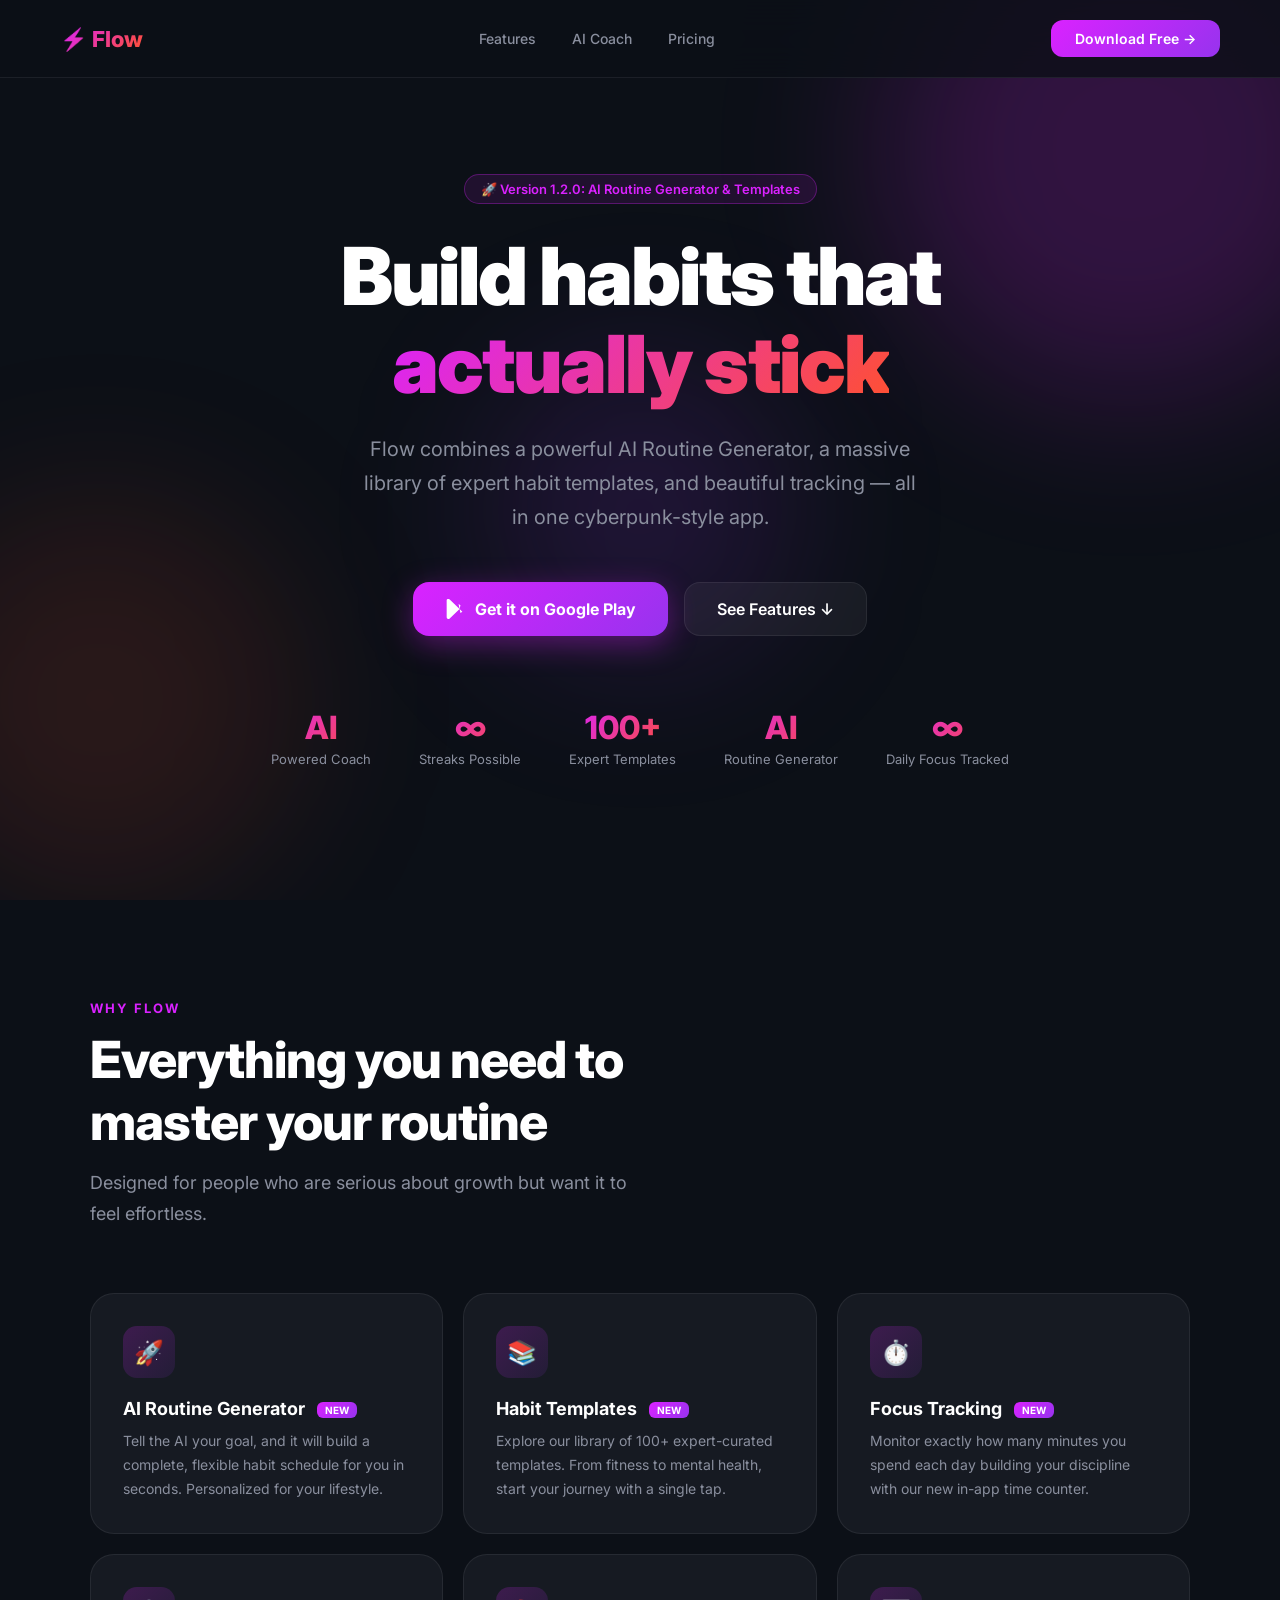
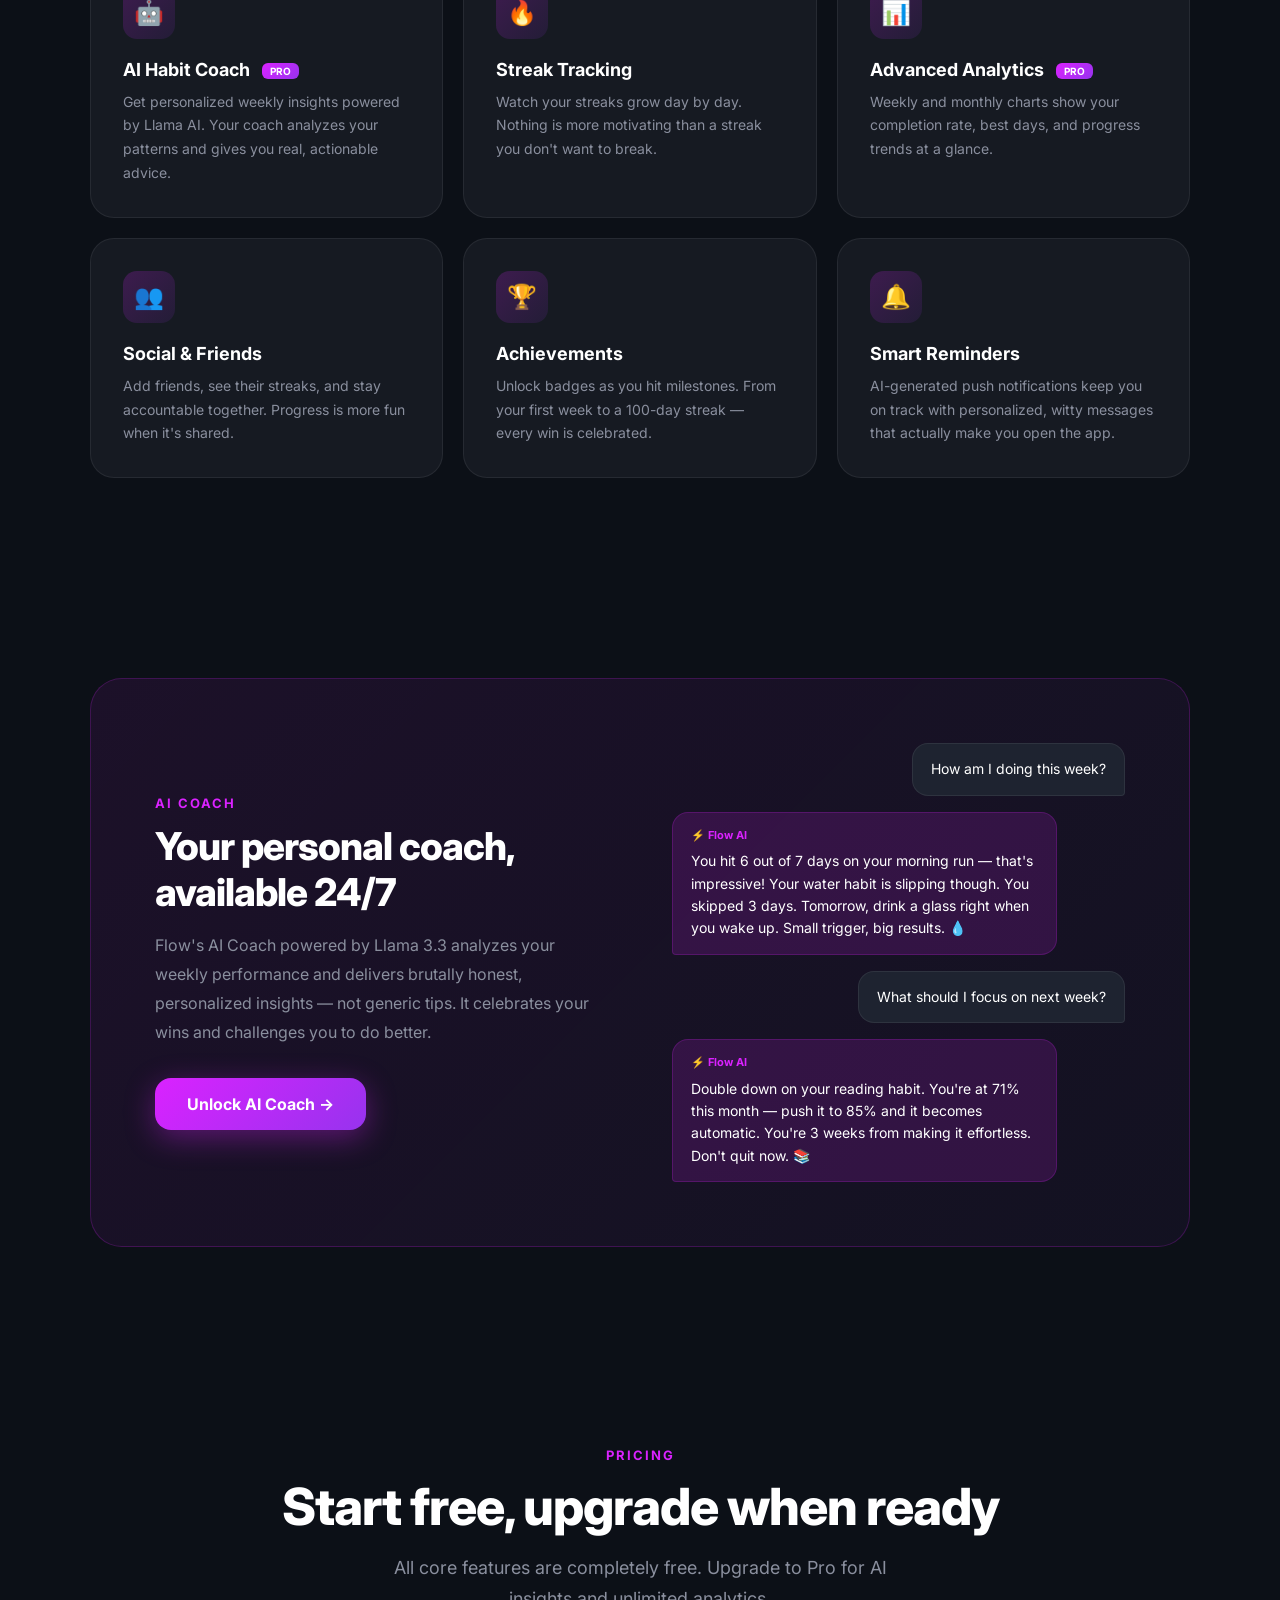
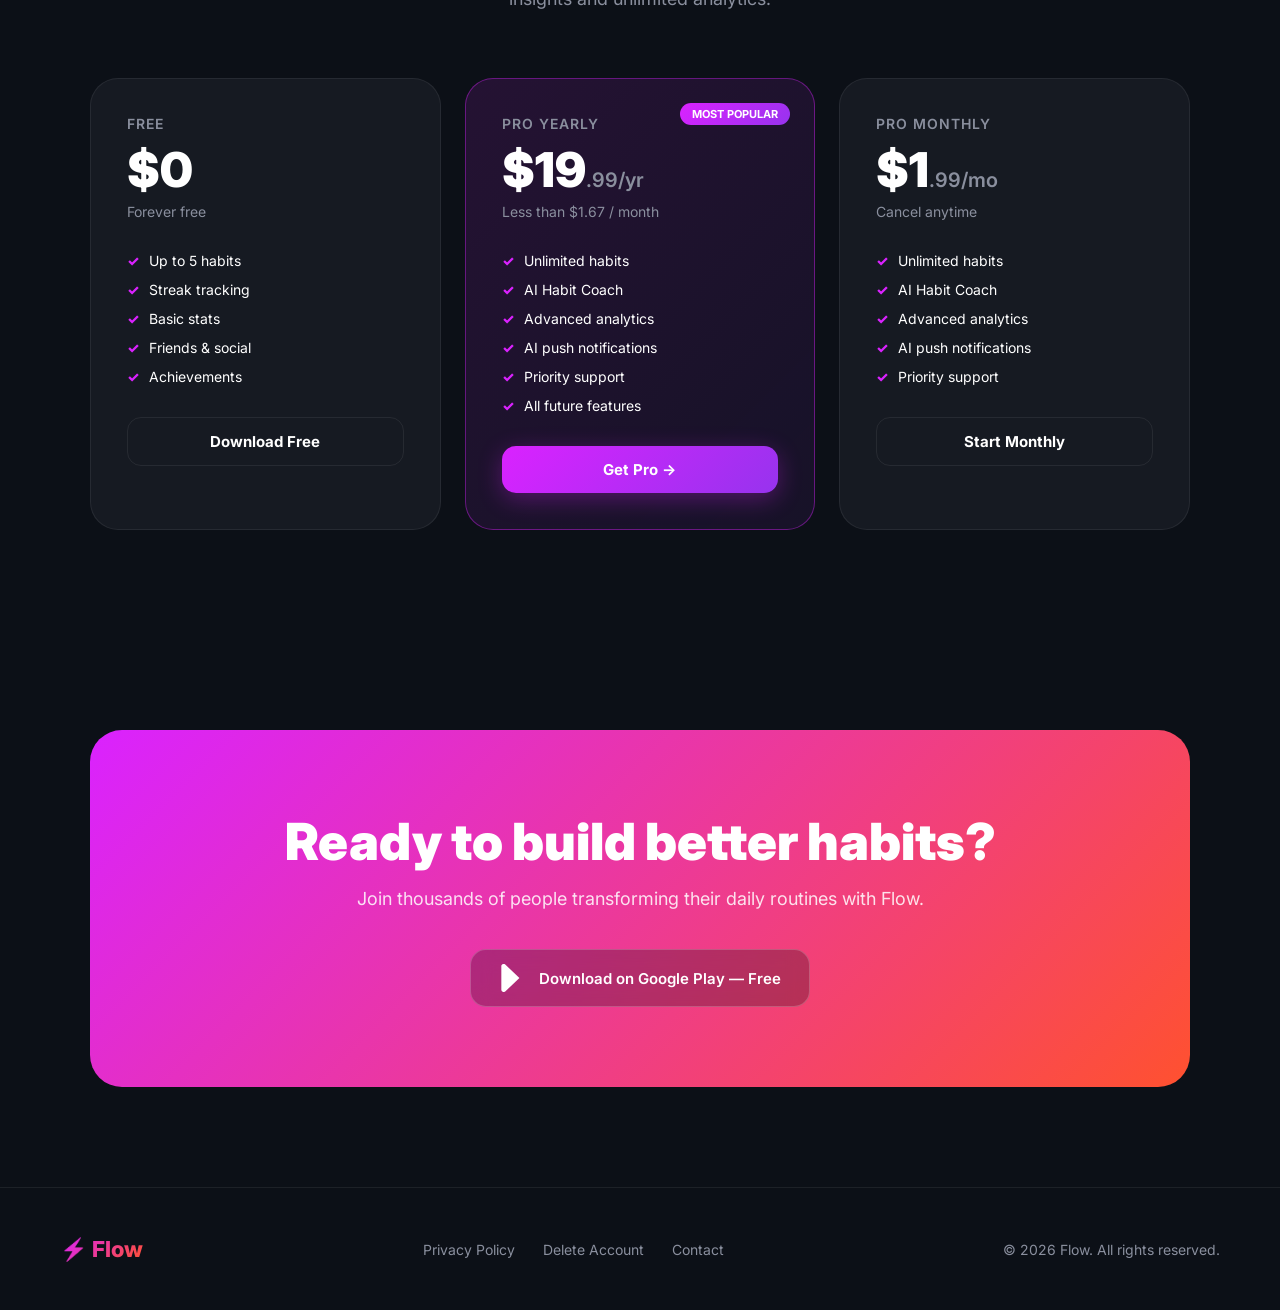
==== HabitTrackerApi/wwwroot/index.html @ 7d2ba1d9 "Version1_2_2" ====
<!DOCTYPE html>
<html lang="en">
<head>
<meta charset="UTF-8">
<meta name="viewport" content="width=device-width, initial-scale=1.0">
<title>Flow – AI Habit Tracker & Coach</title>
<meta name="description" content="Build better habits with an AI Coach. Track progress, compete with friends, and unlock your full potential with Flow.">
<link rel="preconnect" href="https://fonts.googleapis.com">
<link href="https://fonts.googleapis.com/css2?family=Inter:wght@300;400;500;600;700;800;900&display=swap" rel="stylesheet">
<style>
  *, *::before, *::after { box-sizing: border-box; margin: 0; padding: 0; }

  :root {
    --purple: #DA22FF;
    --purple2: #9733EE;
    --orange: #FF512F;
    --bg: #0C1017;
    --bg2: #161A22;
    --bg3: #1E2330;
    --text: #FFFFFF;
    --muted: #8A8F9E;
    --border: rgba(255,255,255,0.07);
  }

  html { scroll-behavior: smooth; }

  body {
    font-family: 'Inter', sans-serif;
    background: var(--bg);
    color: var(--text);
    overflow-x: hidden;
  }

  /* ── NAV ── */
  nav {
    position: fixed; top: 0; left: 0; right: 0; z-index: 100;
    display: flex; align-items: center; justify-content: space-between;
    padding: 20px 60px;
    background: rgba(12,16,23,0.8);
    backdrop-filter: blur(20px);
    border-bottom: 1px solid var(--border);
  }
  .nav-logo { font-size: 22px; font-weight: 800; background: linear-gradient(135deg, var(--purple), var(--orange)); -webkit-background-clip: text; -webkit-text-fill-color: transparent; }
  .nav-links { display: flex; gap: 36px; }
  .nav-links a { color: var(--muted); text-decoration: none; font-size: 14px; font-weight: 500; transition: color .2s; }
  .nav-links a:hover { color: #fff; }
  .nav-cta { background: linear-gradient(135deg, var(--purple), var(--purple2)); border: none; color: #fff; padding: 10px 24px; border-radius: 12px; font-size: 14px; font-weight: 600; cursor: pointer; transition: opacity .2s; text-decoration: none; }
  .nav-cta:hover { opacity: .85; }

  /* ── HERO ── */
  .hero {
    min-height: 100vh;
    display: flex; flex-direction: column; align-items: center; justify-content: center;
    text-align: center; padding: 120px 24px 80px;
    position: relative; overflow: hidden;
  }
  .glow-ball {
    position: absolute; border-radius: 50%; filter: blur(80px); pointer-events: none;
  }
  .glow-ball.g1 { width: 500px; height: 500px; background: rgba(218,34,255,.18); top: -100px; right: -100px; }
  .glow-ball.g2 { width: 400px; height: 400px; background: rgba(255,81,47,.12); bottom: 0; left: -100px; }
  .glow-ball.g3 { width: 300px; height: 300px; background: rgba(151,51,238,.15); top: 40%; left: 50%; transform: translateX(-50%); }

  .hero-badge {
    display: inline-flex; align-items: center; gap: 8px;
    background: rgba(218,34,255,.1); border: 1px solid rgba(218,34,255,.3);
    color: var(--purple); padding: 6px 16px; border-radius: 100px;
    font-size: 13px; font-weight: 600; margin-bottom: 28px;
    animation: fadeUp .6s ease both;
  }
  .hero h1 {
    font-size: clamp(42px, 7vw, 80px); font-weight: 900; line-height: 1.1;
    letter-spacing: -2px; margin-bottom: 24px;
    animation: fadeUp .6s .1s ease both;
  }
  .hero h1 span { background: linear-gradient(135deg, var(--purple), var(--orange)); -webkit-background-clip: text; -webkit-text-fill-color: transparent; }
  .hero p {
    font-size: clamp(16px, 2vw, 20px); color: var(--muted); max-width: 560px;
    line-height: 1.7; margin-bottom: 48px;
    animation: fadeUp .6s .2s ease both;
  }
  .hero-btns { display: flex; gap: 16px; justify-content: center; flex-wrap: wrap; animation: fadeUp .6s .3s ease both; }
  .btn-primary {
    display: inline-flex; align-items: center; gap: 10px;
    background: linear-gradient(135deg, var(--purple), var(--purple2));
    color: #fff; padding: 16px 32px; border-radius: 16px;
    font-size: 16px; font-weight: 700; text-decoration: none;
    box-shadow: 0 8px 30px rgba(218,34,255,.35);
    transition: transform .2s, box-shadow .2s;
  }
  .btn-primary:hover { transform: translateY(-2px); box-shadow: 0 12px 40px rgba(218,34,255,.5); }
  .btn-secondary {
    display: inline-flex; align-items: center; gap: 10px;
    background: rgba(255,255,255,.05); border: 1px solid var(--border);
    color: #fff; padding: 16px 32px; border-radius: 16px;
    font-size: 16px; font-weight: 600; text-decoration: none;
    transition: background .2s;
  }
  .btn-secondary:hover { background: rgba(255,255,255,.1); }

  .hero-stats {
    display: flex; gap: 48px; margin-top: 72px; justify-content: center;
    animation: fadeUp .6s .4s ease both;
  }
  .stat { text-align: center; }
  .stat-num { font-size: 32px; font-weight: 800; background: linear-gradient(135deg, var(--purple), var(--orange)); -webkit-background-clip: text; -webkit-text-fill-color: transparent; }
  .stat-label { font-size: 13px; color: var(--muted); margin-top: 4px; }

  /* ── SECTION ── */
  section { padding: 100px 24px; }
  .container { max-width: 1100px; margin: 0 auto; }
  .section-label { color: var(--purple); font-size: 13px; font-weight: 700; letter-spacing: 2px; text-transform: uppercase; margin-bottom: 12px; }
  .section-title { font-size: clamp(32px, 4vw, 52px); font-weight: 800; letter-spacing: -1px; margin-bottom: 16px; }
  .section-sub { color: var(--muted); font-size: 18px; line-height: 1.7; max-width: 540px; }

  /* ── FEATURES ── */
  .features-grid { display: grid; grid-template-columns: repeat(auto-fit, minmax(300px, 1fr)); gap: 20px; margin-top: 64px; }
  .feature-card {
    background: var(--bg2); border: 1px solid var(--border);
    border-radius: 24px; padding: 32px;
    transition: border-color .3s, transform .3s;
    position: relative; overflow: hidden;
  }
  .feature-card::before {
    content: ''; position: absolute; top: 0; left: 0; right: 0; height: 1px;
    background: linear-gradient(90deg, transparent, var(--purple), transparent);
    opacity: 0; transition: opacity .3s;
  }
  .feature-card:hover { border-color: rgba(218,34,255,.4); transform: translateY(-4px); }
  .feature-card:hover::before { opacity: 1; }
  .feature-icon {
    width: 52px; height: 52px; border-radius: 14px; margin-bottom: 20px;
    display: flex; align-items: center; justify-content: center; font-size: 24px;
    background: linear-gradient(135deg, rgba(218,34,255,.2), rgba(151,51,238,.1));
  }
  .feature-card h3 { font-size: 18px; font-weight: 700; margin-bottom: 10px; }
  .feature-card p { color: var(--muted); font-size: 14px; line-height: 1.7; }
  .feature-badge {
    display: inline-block; background: linear-gradient(135deg, var(--purple), var(--purple2));
    color: #fff; font-size: 10px; font-weight: 700; padding: 2px 8px; border-radius: 6px;
    margin-left: 8px; vertical-align: middle;
  }

  /* ── AI SECTION ── */
  .ai-section {
    background: linear-gradient(135deg, rgba(218,34,255,.08), rgba(151,51,238,.05));
    border: 1px solid rgba(218,34,255,.2); border-radius: 32px;
    padding: 64px; display: grid; grid-template-columns: 1fr 1fr; gap: 64px; align-items: center;
  }
  .ai-chat { display: flex; flex-direction: column; gap: 16px; }
  .chat-bubble {
    padding: 14px 18px; border-radius: 16px; font-size: 14px; line-height: 1.6; max-width: 85%;
  }
  .chat-bubble.ai {
    background: rgba(218,34,255,.15); border: 1px solid rgba(218,34,255,.2);
    align-self: flex-start; border-bottom-left-radius: 4px;
    position: relative;
  }
  .chat-bubble.user {
    background: var(--bg3); border: 1px solid var(--border);
    align-self: flex-end; border-bottom-right-radius: 4px;
  }
  .chat-bubble .sender { font-size: 11px; font-weight: 700; color: var(--purple); margin-bottom: 6px; }

  /* ── PRICING ── */
  .pricing-grid { display: grid; grid-template-columns: repeat(auto-fit, minmax(280px, 1fr)); gap: 24px; margin-top: 64px; }
  .plan-card {
    background: var(--bg2); border: 1px solid var(--border);
    border-radius: 28px; padding: 36px; position: relative; overflow: hidden;
  }
  .plan-card.featured {
    background: linear-gradient(135deg, rgba(218,34,255,.12), rgba(151,51,238,.08));
    border-color: rgba(218,34,255,.4);
  }
  .plan-badge {
    position: absolute; top: 24px; right: 24px;
    background: linear-gradient(135deg, var(--purple), var(--purple2));
    color: #fff; font-size: 11px; font-weight: 700; padding: 4px 12px; border-radius: 100px;
  }
  .plan-name { font-size: 14px; font-weight: 600; color: var(--muted); text-transform: uppercase; letter-spacing: 1px; margin-bottom: 8px; }
  .plan-price { font-size: 48px; font-weight: 900; margin-bottom: 4px; }
  .plan-price span { font-size: 20px; font-weight: 600; color: var(--muted); }
  .plan-period { color: var(--muted); font-size: 14px; margin-bottom: 32px; }
  .plan-features { list-style: none; display: flex; flex-direction: column; gap: 12px; margin-bottom: 32px; }
  .plan-features li { display: flex; align-items: center; gap: 10px; font-size: 14px; }
  .plan-features li::before { content: '✓'; color: var(--purple); font-weight: 800; }
  .plan-btn {
    display: block; text-align: center; padding: 14px;
    border-radius: 14px; font-size: 15px; font-weight: 700;
    text-decoration: none; transition: all .2s;
  }
  .plan-btn.outlined { border: 1px solid var(--border); color: #fff; }
  .plan-btn.outlined:hover { background: rgba(255,255,255,.05); }
  .plan-btn.filled {
    background: linear-gradient(135deg, var(--purple), var(--purple2));
    color: #fff; box-shadow: 0 6px 24px rgba(218,34,255,.3);
  }
  .plan-btn.filled:hover { box-shadow: 0 10px 32px rgba(218,34,255,.5); transform: translateY(-1px); }

  /* ── DOWNLOAD ── */
  .download-section {
    background: linear-gradient(135deg, var(--purple), var(--orange));
    border-radius: 32px; padding: 80px 64px; text-align: center;
  }
  .download-section h2 { font-size: clamp(32px, 4vw, 52px); font-weight: 900; margin-bottom: 16px; }
  .download-section p { font-size: 18px; opacity: .85; margin-bottom: 40px; }
  .store-btn {
    display: inline-flex; align-items: center; gap: 12px;
    background: rgba(0,0,0,.25); border: 1px solid rgba(255,255,255,.2);
    color: #fff; padding: 14px 28px; border-radius: 16px;
    text-decoration: none; font-weight: 600; font-size: 15px;
    backdrop-filter: blur(10px); transition: background .2s;
  }
  .store-btn:hover { background: rgba(0,0,0,.4); }
  .store-btn svg { width: 28px; height: 28px; }

  /* ── FOOTER ── */
  footer {
    padding: 48px 60px; border-top: 1px solid var(--border);
    display: flex; justify-content: space-between; align-items: center; flex-wrap: gap;
    color: var(--muted); font-size: 14px;
  }
  footer a { color: var(--muted); text-decoration: none; transition: color .2s; }
  footer a:hover { color: #fff; }
  .footer-links { display: flex; gap: 28px; }

  /* ── ANIMATIONS ── */
  @keyframes fadeUp {
    from { opacity: 0; transform: translateY(30px); }
    to { opacity: 1; transform: translateY(0); }
  }
  .reveal { opacity: 0; transform: translateY(40px); transition: opacity .7s ease, transform .7s ease; }
  .reveal.visible { opacity: 1; transform: translateY(0); }

  /* ── RESPONSIVE ── */
  @media (max-width: 768px) {
    nav { padding: 16px 24px; }
    .nav-links { display: none; }
    .ai-section { grid-template-columns: 1fr; padding: 32px; gap: 32px; }
    .download-section { padding: 48px 24px; }
    footer { flex-direction: column; gap: 20px; text-align: center; }
    .hero-stats { gap: 24px; }
  }
</style>
</head>
<body>

<!-- NAV -->
<nav>
  <div class="nav-logo">⚡ Flow</div>
  <div class="nav-links">
    <a href="#features">Features</a>
    <a href="#ai">AI Coach</a>
    <a href="#pricing">Pricing</a>
  </div>
  <a href="#download" class="nav-cta">Download Free →</a>
</nav>

<!-- HERO -->
<section class="hero">
  <div class="glow-ball g1"></div>
  <div class="glow-ball g2"></div>
  <div class="glow-ball g3"></div>

  <div class="hero-badge">🚀 Version 1.2.0: AI Routine Generator & Templates</div>
  <h1>Build habits that<br><span>actually stick</span></h1>
  <p>Flow combines a powerful AI Routine Generator, a massive library of expert habit templates, and beautiful tracking — all in one cyberpunk-style app.</p>

  <div class="hero-btns">
    <a href="https://play.google.com/store/apps/details?id=com.codex.flow" class="btn-primary">
      <svg width="20" height="20" fill="currentColor" viewBox="0 0 24 24"><path d="M3.18 23.76a2 2 0 0 0 2.16-.18L17.5 12 5.34.42A2 2 0 0 0 2 2.18v19.64a2 2 0 0 0 1.18 1.94zM17.5 12l3.32 3.34-2.27 1.31L17.5 12zm0 0 1.05-4.65-2.27-1.31L17.5 12z"/></svg>
      Get it on Google Play
    </a>
    <a href="#features" class="btn-secondary">See Features ↓</a>
  </div>

  <div class="hero-stats">
    
    <div class="stat"><div class="stat-num">AI</div><div class="stat-label">Powered Coach</div></div>
    <div class="stat"><div class="stat-num">∞</div><div class="stat-label">Streaks Possible</div></div>
    <div class="stat"><div class="stat-num">100+</div><div class="stat-label">Expert Templates</div></div>
    <div class="stat"><div class="stat-num">AI</div><div class="stat-label">Routine Generator</div></div>
    <div class="stat"><div class="stat-num">∞</div><div class="stat-label">Daily Focus Tracked</div></div>
  </div>
</section>

<!-- FEATURES -->
<section id="features">
  <div class="container">
    <div class="reveal">
      <div class="section-label">Why Flow</div>
      <h2 class="section-title">Everything you need to<br>master your routine</h2>
      <p class="section-sub">Designed for people who are serious about growth but want it to feel effortless.</p>
    </div>
    <div class="features-grid">
      <!-- NEW v1.2.0 FEATURES -->
      <div class="feature-card reveal">
        <div class="feature-icon">🚀</div>
        <h3>AI Routine Generator <span class="feature-badge">NEW</span></h3>
        <p>Tell the AI your goal, and it will build a complete, flexible habit schedule for you in seconds. Personalized for your lifestyle.</p>
      </div>
      <div class="feature-card reveal">
        <div class="feature-icon">📚</div>
        <h3>Habit Templates <span class="feature-badge">NEW</span></h3>
        <p>Explore our library of 100+ expert-curated templates. From fitness to mental health, start your journey with a single tap.</p>
      </div>
      <div class="feature-card reveal">
        <div class="feature-icon">⏱️</div>
        <h3>Focus Tracking <span class="feature-badge">NEW</span></h3>
        <p>Monitor exactly how many minutes you spend each day building your discipline with our new in-app time counter.</p>
      </div>

      <!-- CORE FEATURES -->
      <div class="feature-card reveal">
        <div class="feature-icon">🤖</div>
        <h3>AI Habit Coach <span class="feature-badge">PRO</span></h3>
        <p>Get personalized weekly insights powered by Llama AI. Your coach analyzes your patterns and gives you real, actionable advice.</p>
      </div>
      <div class="feature-card reveal">
        <div class="feature-icon">🔥</div>
        <h3>Streak Tracking</h3>
        <p>Watch your streaks grow day by day. Nothing is more motivating than a streak you don't want to break.</p>
      </div>
      <div class="feature-card reveal">
        <div class="feature-icon">📊</div>
        <h3>Advanced Analytics <span class="feature-badge">PRO</span></h3>
        <p>Weekly and monthly charts show your completion rate, best days, and progress trends at a glance.</p>
      </div>
      <div class="feature-card reveal">
        <div class="feature-icon">👥</div>
        <h3>Social & Friends</h3>
        <p>Add friends, see their streaks, and stay accountable together. Progress is more fun when it's shared.</p>
      </div>
      <div class="feature-card reveal">
        <div class="feature-icon">🏆</div>
        <h3>Achievements</h3>
        <p>Unlock badges as you hit milestones. From your first week to a 100-day streak — every win is celebrated.</p>
      </div>
      <div class="feature-card reveal">
        <div class="feature-icon">🔔</div>
        <h3>Smart Reminders</h3>
        <p>AI-generated push notifications keep you on track with personalized, witty messages that actually make you open the app.</p>
      </div>
    </div>
  </div>
</section>

<!-- AI SECTION -->
<section id="ai">
  <div class="container">
    <div class="ai-section reveal">
      <div>
        <div class="section-label">AI Coach</div>
        <h2 class="section-title" style="font-size:clamp(28px,3vw,42px)">Your personal coach,<br>available 24/7</h2>
        <p style="color:var(--muted);font-size:16px;line-height:1.8;margin-top:16px">Flow's AI Coach powered by Llama 3.3 analyzes your weekly performance and delivers brutally honest, personalized insights — not generic tips. It celebrates your wins and challenges you to do better.</p>
        <a href="https://play.google.com/store/apps/details?id=com.codex.flow" class="btn-primary" style="margin-top:32px;display:inline-flex">Unlock AI Coach →</a>
      </div>
      <div class="ai-chat">
        <div class="chat-bubble user">How am I doing this week?</div>
        <div class="chat-bubble ai">
          <div class="sender">⚡ Flow AI</div>
          You hit 6 out of 7 days on your morning run — that's impressive! Your water habit is slipping though. You skipped 3 days. Tomorrow, drink a glass right when you wake up. Small trigger, big results. 💧
        </div>
        <div class="chat-bubble user">What should I focus on next week?</div>
        <div class="chat-bubble ai">
          <div class="sender">⚡ Flow AI</div>
          Double down on your reading habit. You're at 71% this month — push it to 85% and it becomes automatic. You're 3 weeks from making it effortless. Don't quit now. 📚
        </div>
      </div>
    </div>
  </div>
</section>

<!-- PRICING -->
<section id="pricing">
  <div class="container">
    <div class="reveal" style="text-align:center;margin-bottom:0">
      <div class="section-label">Pricing</div>
      <h2 class="section-title">Start free, upgrade when ready</h2>
      <p class="section-sub" style="margin:0 auto">All core features are completely free. Upgrade to Pro for AI insights and unlimited analytics.</p>
    </div>
    <div class="pricing-grid">
      <div class="plan-card reveal">
        <div class="plan-name">Free</div>
        <div class="plan-price">$0</div>
        <div class="plan-period">Forever free</div>
        <ul class="plan-features">
          <li>Up to 5 habits</li>
          <li>Streak tracking</li>
          <li>Basic stats</li>
          <li>Friends & social</li>
          <li>Achievements</li>
        </ul>
        <a href="https://play.google.com/store/apps/details?id=com.codex.flow" class="plan-btn outlined">Download Free</a>
      </div>
      <div class="plan-card featured reveal">
        <div class="plan-badge">MOST POPULAR</div>
        <div class="plan-name">Pro Yearly</div>
        <div class="plan-price">$19<span>.99/yr</span></div>
        <div class="plan-period">Less than $1.67 / month</div>
        <ul class="plan-features">
          <li>Unlimited habits</li>
          <li>AI Habit Coach</li>
          <li>Advanced analytics</li>
          <li>AI push notifications</li>
          <li>Priority support</li>
          <li>All future features</li>
        </ul>
        <a href="https://play.google.com/store/apps/details?id=com.codex.flow" class="plan-btn filled">Get Pro →</a>
      </div>
      <div class="plan-card reveal">
        <div class="plan-name">Pro Monthly</div>
        <div class="plan-price">$1<span>.99/mo</span></div>
        <div class="plan-period">Cancel anytime</div>
        <ul class="plan-features">
          <li>Unlimited habits</li>
          <li>AI Habit Coach</li>
          <li>Advanced analytics</li>
          <li>AI push notifications</li>
          <li>Priority support</li>
        </ul>
        <a href="https://play.google.com/store/apps/details?id=com.codex.flow" class="plan-btn outlined">Start Monthly</a>
      </div>
    </div>
  </div>
</section>

<!-- DOWNLOAD -->
<section id="download">
  <div class="container">
    <div class="download-section reveal">
      <h2>Ready to build better habits?</h2>
      <p>Join thousands of people transforming their daily routines with Flow.</p>
      <a href="https://play.google.com/store/apps/details?id=com.codex.flow" class="store-btn">
        <svg viewBox="0 0 24 24" fill="white"><path d="M3.18 23.76a2 2 0 0 0 2.16-.18L17.5 12 5.34.42A2 2 0 0 0 2 2.18v19.64a2 2 0 0 0 1.18 1.94z"/></svg>
        Download on Google Play — Free
      </a>
    </div>
  </div>
</section>

<!-- FOOTER -->
<footer>
  <div class="nav-logo">⚡ Flow</div>
  <div class="footer-links">
    <a href="/privacy.html">Privacy Policy</a>
    <a href="/delete-account.html">Delete Account</a>
    <a href="mailto:support@flowtracks.app">Contact</a>
  </div>
  <div>© 2026 Flow. All rights reserved.</div>
</footer>

<script>
  // Scroll reveal
  const observer = new IntersectionObserver((entries) => {
    entries.forEach(e => { if (e.isIntersecting) e.target.classList.add('visible'); });
  }, { threshold: 0.1 });
  document.querySelectorAll('.reveal').forEach(el => observer.observe(el));

  // Animated counter
  document.querySelectorAll('.stat-num').forEach(el => {
    const text = el.textContent;
    if (!isNaN(text)) {
      let start = 0;
      const end = parseInt(text);
      const timer = setInterval(() => {
        start += Math.ceil(end / 30);
        if (start >= end) { el.textContent = text; clearInterval(timer); }
        else el.textContent = start + (text.includes('+') ? '+' : '');
      }, 50);
    }
  });
</script>
</body>
</html>
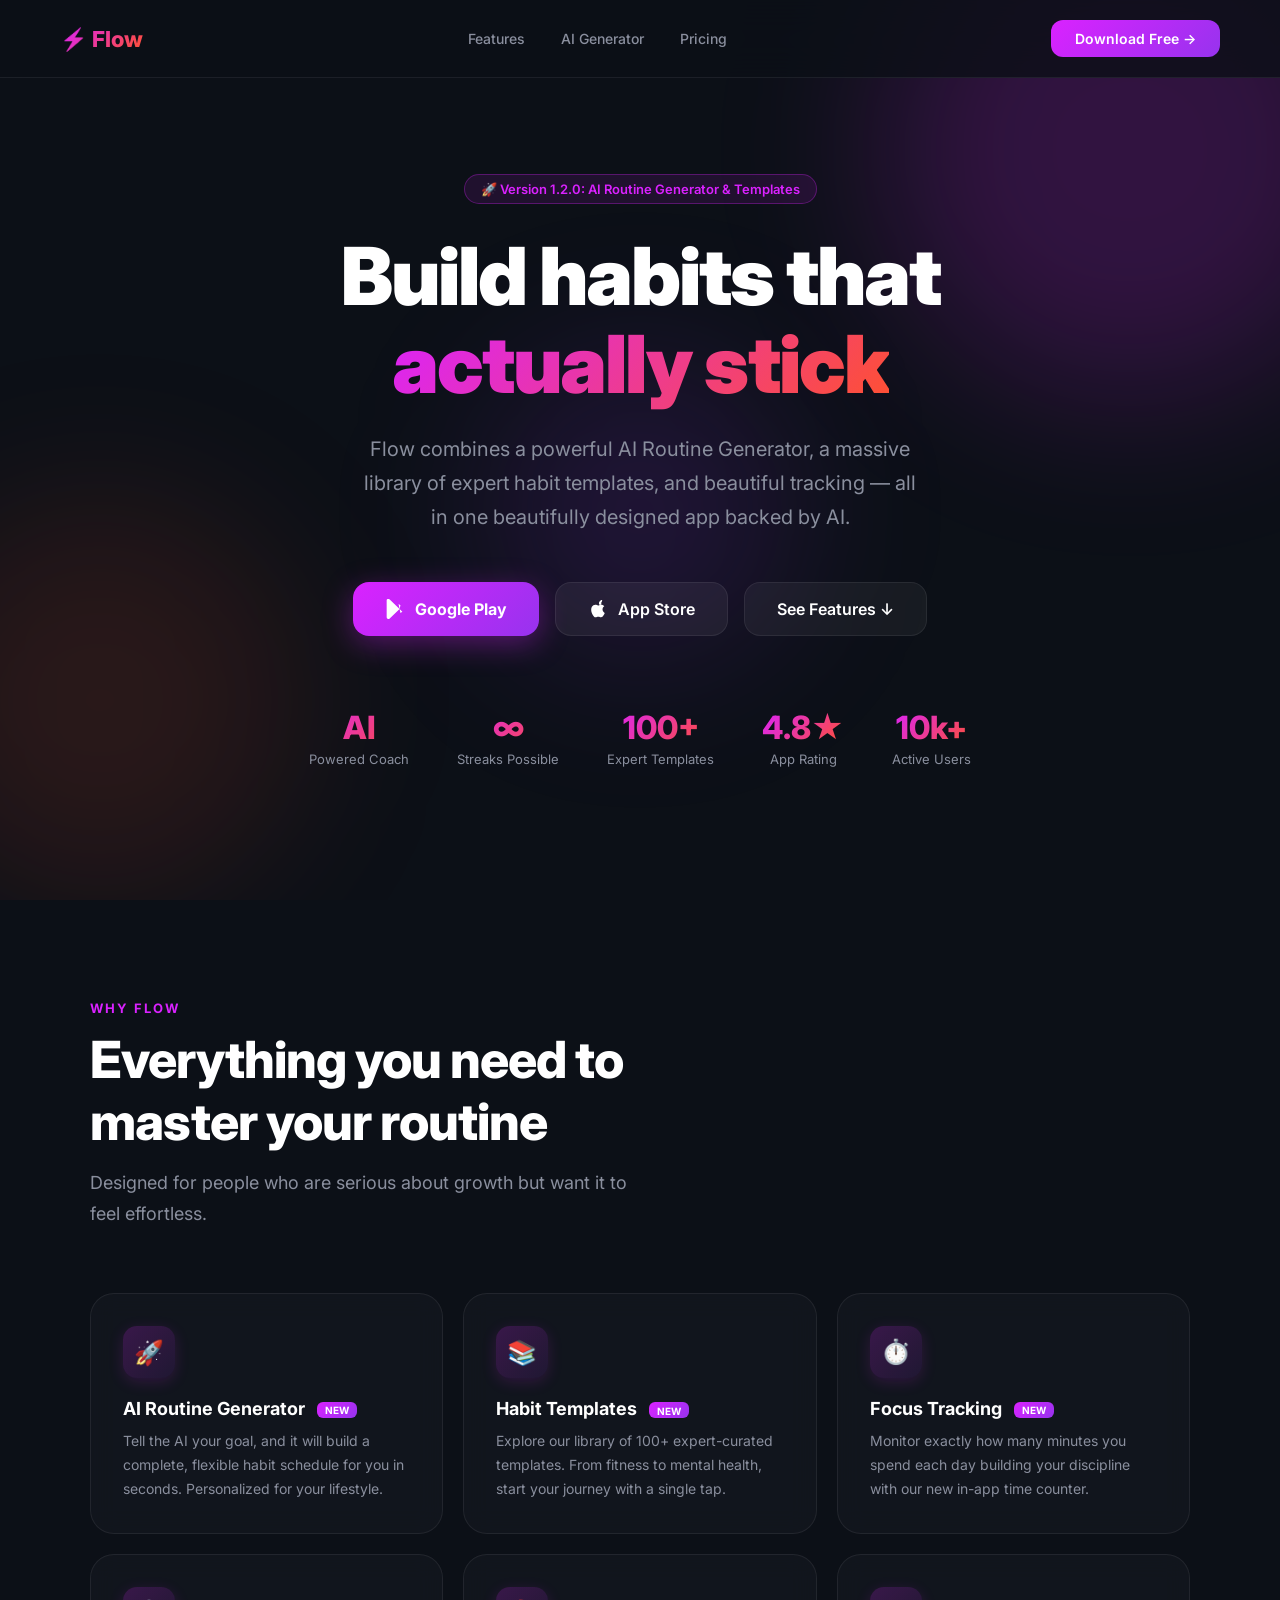
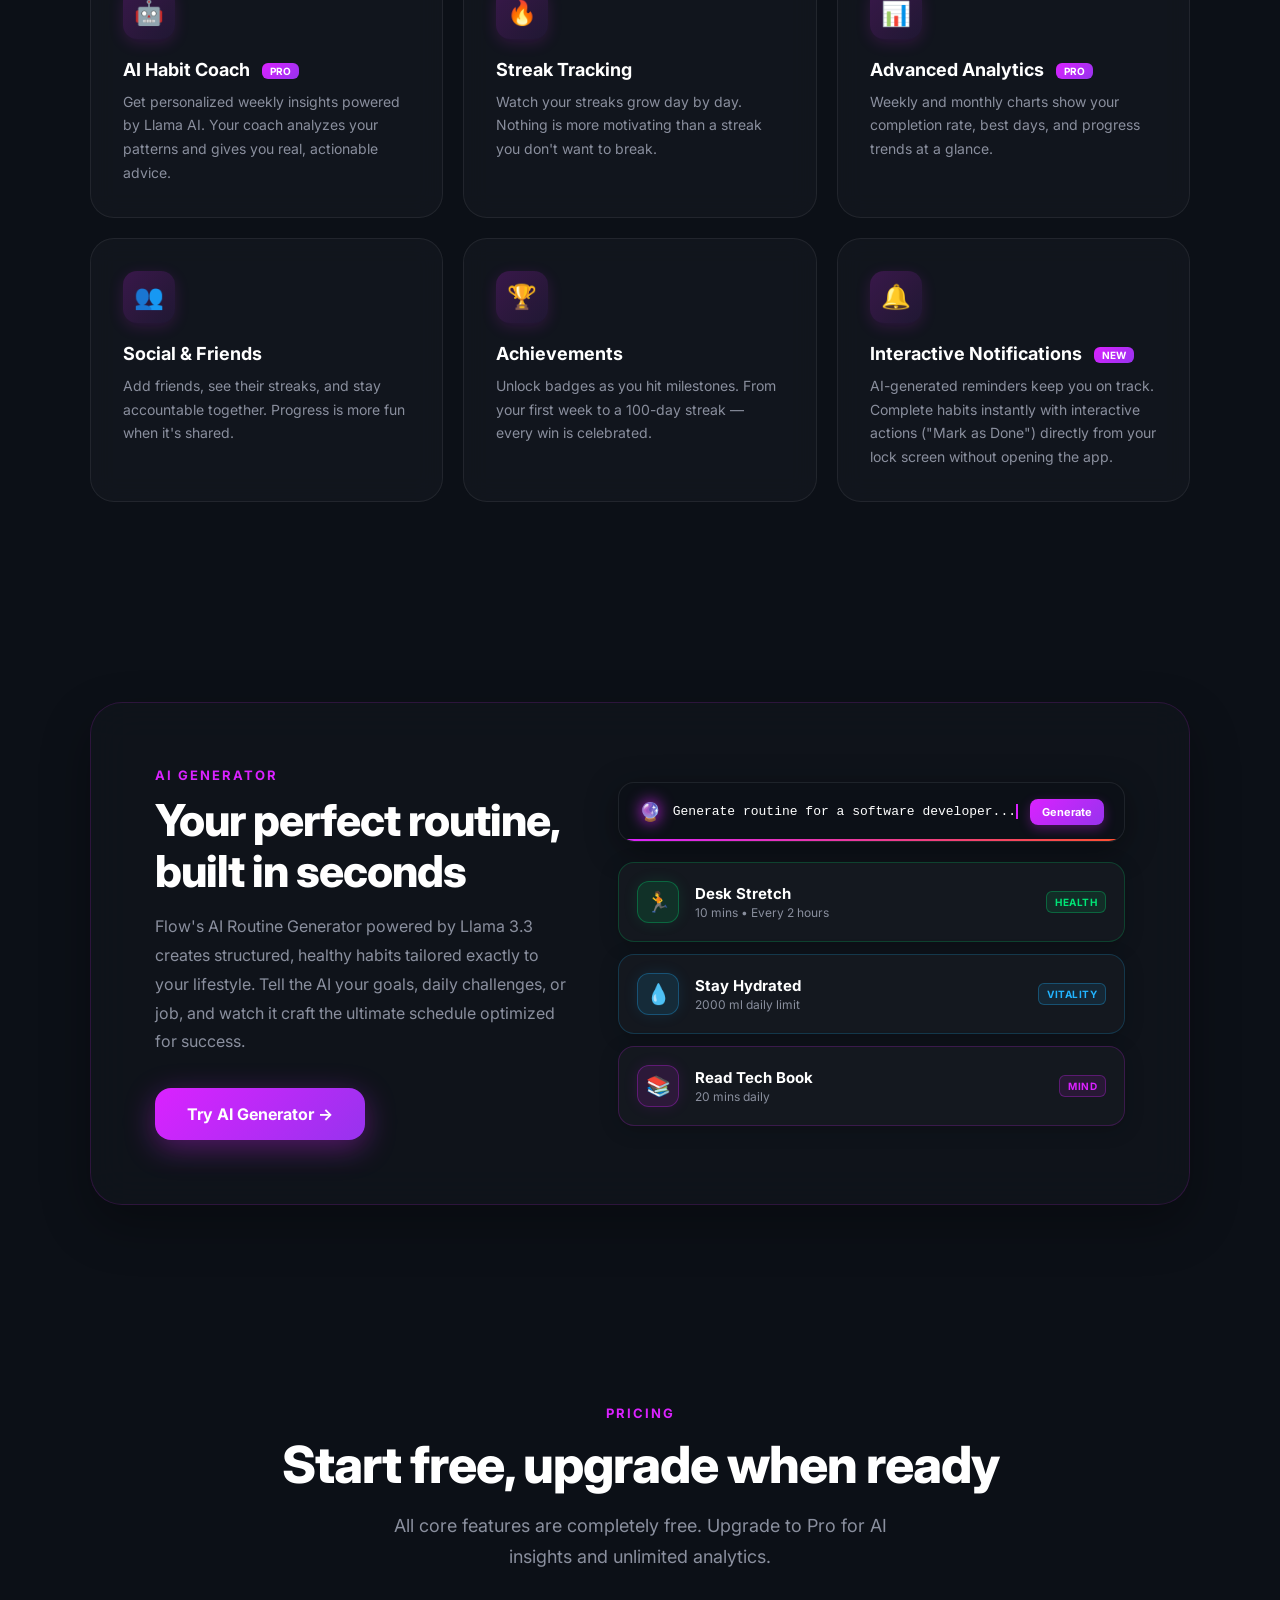
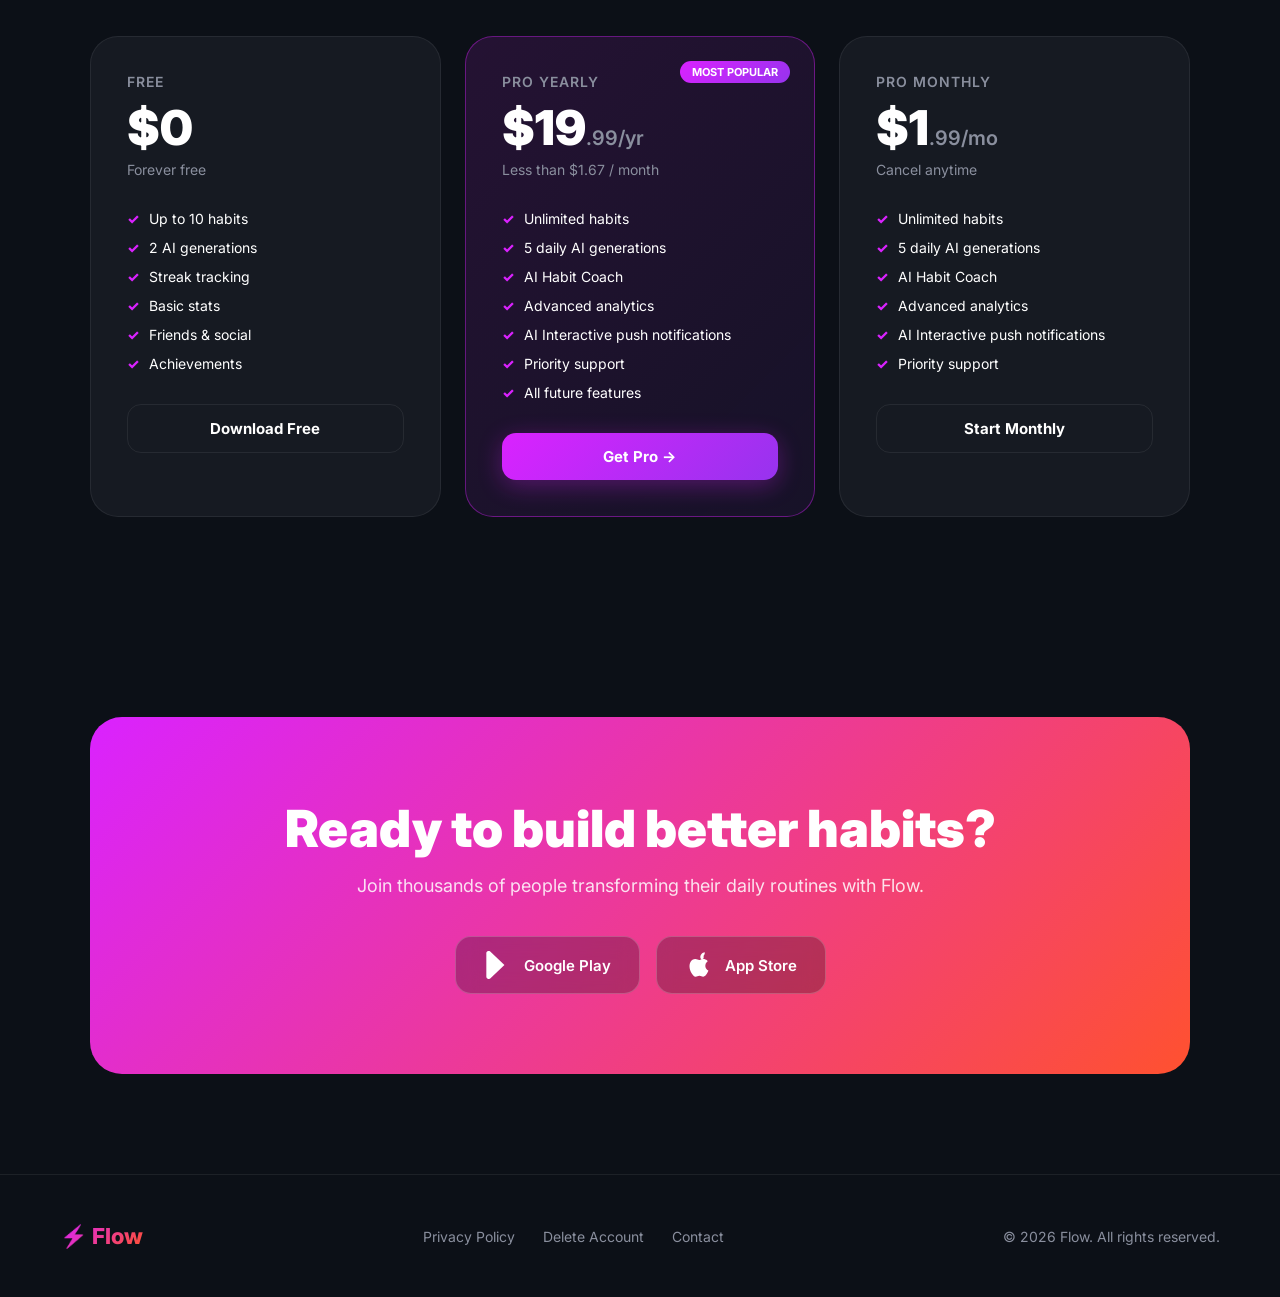
==== commit 7e32d036: "After1_3_1" ====
--- a/HabitTrackerApi/wwwroot/index.html
+++ b/HabitTrackerApi/wwwroot/index.html
@@ -1,475 +1,1067 @@
 <!DOCTYPE html>
 <html lang="en">
+
 <head>
-<meta charset="UTF-8">
-<meta name="viewport" content="width=device-width, initial-scale=1.0">
-<title>Flow – AI Habit Tracker & Coach</title>
-<meta name="description" content="Build better habits with an AI Coach. Track progress, compete with friends, and unlock your full potential with Flow.">
-<link rel="preconnect" href="https://fonts.googleapis.com">
-<link href="https://fonts.googleapis.com/css2?family=Inter:wght@300;400;500;600;700;800;900&display=swap" rel="stylesheet">
-<style>
-  *, *::before, *::after { box-sizing: border-box; margin: 0; padding: 0; }
-
-  :root {
-    --purple: #DA22FF;
-    --purple2: #9733EE;
-    --orange: #FF512F;
-    --bg: #0C1017;
-    --bg2: #161A22;
-    --bg3: #1E2330;
-    --text: #FFFFFF;
-    --muted: #8A8F9E;
-    --border: rgba(255,255,255,0.07);
-  }
-
-  html { scroll-behavior: smooth; }
-
-  body {
-    font-family: 'Inter', sans-serif;
-    background: var(--bg);
-    color: var(--text);
-    overflow-x: hidden;
-  }
-
-  /* ── NAV ── */
-  nav {
-    position: fixed; top: 0; left: 0; right: 0; z-index: 100;
-    display: flex; align-items: center; justify-content: space-between;
-    padding: 20px 60px;
-    background: rgba(12,16,23,0.8);
-    backdrop-filter: blur(20px);
-    border-bottom: 1px solid var(--border);
-  }
-  .nav-logo { font-size: 22px; font-weight: 800; background: linear-gradient(135deg, var(--purple), var(--orange)); -webkit-background-clip: text; -webkit-text-fill-color: transparent; }
-  .nav-links { display: flex; gap: 36px; }
-  .nav-links a { color: var(--muted); text-decoration: none; font-size: 14px; font-weight: 500; transition: color .2s; }
-  .nav-links a:hover { color: #fff; }
-  .nav-cta { background: linear-gradient(135deg, var(--purple), var(--purple2)); border: none; color: #fff; padding: 10px 24px; border-radius: 12px; font-size: 14px; font-weight: 600; cursor: pointer; transition: opacity .2s; text-decoration: none; }
-  .nav-cta:hover { opacity: .85; }
-
-  /* ── HERO ── */
-  .hero {
-    min-height: 100vh;
-    display: flex; flex-direction: column; align-items: center; justify-content: center;
-    text-align: center; padding: 120px 24px 80px;
-    position: relative; overflow: hidden;
-  }
-  .glow-ball {
-    position: absolute; border-radius: 50%; filter: blur(80px); pointer-events: none;
-  }
-  .glow-ball.g1 { width: 500px; height: 500px; background: rgba(218,34,255,.18); top: -100px; right: -100px; }
-  .glow-ball.g2 { width: 400px; height: 400px; background: rgba(255,81,47,.12); bottom: 0; left: -100px; }
-  .glow-ball.g3 { width: 300px; height: 300px; background: rgba(151,51,238,.15); top: 40%; left: 50%; transform: translateX(-50%); }
-
-  .hero-badge {
-    display: inline-flex; align-items: center; gap: 8px;
-    background: rgba(218,34,255,.1); border: 1px solid rgba(218,34,255,.3);
-    color: var(--purple); padding: 6px 16px; border-radius: 100px;
-    font-size: 13px; font-weight: 600; margin-bottom: 28px;
-    animation: fadeUp .6s ease both;
-  }
-  .hero h1 {
-    font-size: clamp(42px, 7vw, 80px); font-weight: 900; line-height: 1.1;
-    letter-spacing: -2px; margin-bottom: 24px;
-    animation: fadeUp .6s .1s ease both;
-  }
-  .hero h1 span { background: linear-gradient(135deg, var(--purple), var(--orange)); -webkit-background-clip: text; -webkit-text-fill-color: transparent; }
-  .hero p {
-    font-size: clamp(16px, 2vw, 20px); color: var(--muted); max-width: 560px;
-    line-height: 1.7; margin-bottom: 48px;
-    animation: fadeUp .6s .2s ease both;
-  }
-  .hero-btns { display: flex; gap: 16px; justify-content: center; flex-wrap: wrap; animation: fadeUp .6s .3s ease both; }
-  .btn-primary {
-    display: inline-flex; align-items: center; gap: 10px;
-    background: linear-gradient(135deg, var(--purple), var(--purple2));
-    color: #fff; padding: 16px 32px; border-radius: 16px;
-    font-size: 16px; font-weight: 700; text-decoration: none;
-    box-shadow: 0 8px 30px rgba(218,34,255,.35);
-    transition: transform .2s, box-shadow .2s;
-  }
-  .btn-primary:hover { transform: translateY(-2px); box-shadow: 0 12px 40px rgba(218,34,255,.5); }
-  .btn-secondary {
-    display: inline-flex; align-items: center; gap: 10px;
-    background: rgba(255,255,255,.05); border: 1px solid var(--border);
-    color: #fff; padding: 16px 32px; border-radius: 16px;
-    font-size: 16px; font-weight: 600; text-decoration: none;
-    transition: background .2s;
-  }
-  .btn-secondary:hover { background: rgba(255,255,255,.1); }
-
-  .hero-stats {
-    display: flex; gap: 48px; margin-top: 72px; justify-content: center;
-    animation: fadeUp .6s .4s ease both;
-  }
-  .stat { text-align: center; }
-  .stat-num { font-size: 32px; font-weight: 800; background: linear-gradient(135deg, var(--purple), var(--orange)); -webkit-background-clip: text; -webkit-text-fill-color: transparent; }
-  .stat-label { font-size: 13px; color: var(--muted); margin-top: 4px; }
-
-  /* ── SECTION ── */
-  section { padding: 100px 24px; }
-  .container { max-width: 1100px; margin: 0 auto; }
-  .section-label { color: var(--purple); font-size: 13px; font-weight: 700; letter-spacing: 2px; text-transform: uppercase; margin-bottom: 12px; }
-  .section-title { font-size: clamp(32px, 4vw, 52px); font-weight: 800; letter-spacing: -1px; margin-bottom: 16px; }
-  .section-sub { color: var(--muted); font-size: 18px; line-height: 1.7; max-width: 540px; }
-
-  /* ── FEATURES ── */
-  .features-grid { display: grid; grid-template-columns: repeat(auto-fit, minmax(300px, 1fr)); gap: 20px; margin-top: 64px; }
-  .feature-card {
-    background: var(--bg2); border: 1px solid var(--border);
-    border-radius: 24px; padding: 32px;
-    transition: border-color .3s, transform .3s;
-    position: relative; overflow: hidden;
-  }
-  .feature-card::before {
-    content: ''; position: absolute; top: 0; left: 0; right: 0; height: 1px;
-    background: linear-gradient(90deg, transparent, var(--purple), transparent);
-    opacity: 0; transition: opacity .3s;
-  }
-  .feature-card:hover { border-color: rgba(218,34,255,.4); transform: translateY(-4px); }
-  .feature-card:hover::before { opacity: 1; }
-  .feature-icon {
-    width: 52px; height: 52px; border-radius: 14px; margin-bottom: 20px;
-    display: flex; align-items: center; justify-content: center; font-size: 24px;
-    background: linear-gradient(135deg, rgba(218,34,255,.2), rgba(151,51,238,.1));
-  }
-  .feature-card h3 { font-size: 18px; font-weight: 700; margin-bottom: 10px; }
-  .feature-card p { color: var(--muted); font-size: 14px; line-height: 1.7; }
-  .feature-badge {
-    display: inline-block; background: linear-gradient(135deg, var(--purple), var(--purple2));
-    color: #fff; font-size: 10px; font-weight: 700; padding: 2px 8px; border-radius: 6px;
-    margin-left: 8px; vertical-align: middle;
-  }
-
-  /* ── AI SECTION ── */
-  .ai-section {
-    background: linear-gradient(135deg, rgba(218,34,255,.08), rgba(151,51,238,.05));
-    border: 1px solid rgba(218,34,255,.2); border-radius: 32px;
-    padding: 64px; display: grid; grid-template-columns: 1fr 1fr; gap: 64px; align-items: center;
-  }
-  .ai-chat { display: flex; flex-direction: column; gap: 16px; }
-  .chat-bubble {
-    padding: 14px 18px; border-radius: 16px; font-size: 14px; line-height: 1.6; max-width: 85%;
-  }
-  .chat-bubble.ai {
-    background: rgba(218,34,255,.15); border: 1px solid rgba(218,34,255,.2);
-    align-self: flex-start; border-bottom-left-radius: 4px;
-    position: relative;
-  }
-  .chat-bubble.user {
-    background: var(--bg3); border: 1px solid var(--border);
-    align-self: flex-end; border-bottom-right-radius: 4px;
-  }
-  .chat-bubble .sender { font-size: 11px; font-weight: 700; color: var(--purple); margin-bottom: 6px; }
-
-  /* ── PRICING ── */
-  .pricing-grid { display: grid; grid-template-columns: repeat(auto-fit, minmax(280px, 1fr)); gap: 24px; margin-top: 64px; }
-  .plan-card {
-    background: var(--bg2); border: 1px solid var(--border);
-    border-radius: 28px; padding: 36px; position: relative; overflow: hidden;
-  }
-  .plan-card.featured {
-    background: linear-gradient(135deg, rgba(218,34,255,.12), rgba(151,51,238,.08));
-    border-color: rgba(218,34,255,.4);
-  }
-  .plan-badge {
-    position: absolute; top: 24px; right: 24px;
-    background: linear-gradient(135deg, var(--purple), var(--purple2));
-    color: #fff; font-size: 11px; font-weight: 700; padding: 4px 12px; border-radius: 100px;
-  }
-  .plan-name { font-size: 14px; font-weight: 600; color: var(--muted); text-transform: uppercase; letter-spacing: 1px; margin-bottom: 8px; }
-  .plan-price { font-size: 48px; font-weight: 900; margin-bottom: 4px; }
-  .plan-price span { font-size: 20px; font-weight: 600; color: var(--muted); }
-  .plan-period { color: var(--muted); font-size: 14px; margin-bottom: 32px; }
-  .plan-features { list-style: none; display: flex; flex-direction: column; gap: 12px; margin-bottom: 32px; }
-  .plan-features li { display: flex; align-items: center; gap: 10px; font-size: 14px; }
-  .plan-features li::before { content: '✓'; color: var(--purple); font-weight: 800; }
-  .plan-btn {
-    display: block; text-align: center; padding: 14px;
-    border-radius: 14px; font-size: 15px; font-weight: 700;
-    text-decoration: none; transition: all .2s;
-  }
-  .plan-btn.outlined { border: 1px solid var(--border); color: #fff; }
-  .plan-btn.outlined:hover { background: rgba(255,255,255,.05); }
-  .plan-btn.filled {
-    background: linear-gradient(135deg, var(--purple), var(--purple2));
-    color: #fff; box-shadow: 0 6px 24px rgba(218,34,255,.3);
-  }
-  .plan-btn.filled:hover { box-shadow: 0 10px 32px rgba(218,34,255,.5); transform: translateY(-1px); }
-
-  /* ── DOWNLOAD ── */
-  .download-section {
-    background: linear-gradient(135deg, var(--purple), var(--orange));
-    border-radius: 32px; padding: 80px 64px; text-align: center;
-  }
-  .download-section h2 { font-size: clamp(32px, 4vw, 52px); font-weight: 900; margin-bottom: 16px; }
-  .download-section p { font-size: 18px; opacity: .85; margin-bottom: 40px; }
-  .store-btn {
-    display: inline-flex; align-items: center; gap: 12px;
-    background: rgba(0,0,0,.25); border: 1px solid rgba(255,255,255,.2);
-    color: #fff; padding: 14px 28px; border-radius: 16px;
-    text-decoration: none; font-weight: 600; font-size: 15px;
-    backdrop-filter: blur(10px); transition: background .2s;
-  }
-  .store-btn:hover { background: rgba(0,0,0,.4); }
-  .store-btn svg { width: 28px; height: 28px; }
-
-  /* ── FOOTER ── */
-  footer {
-    padding: 48px 60px; border-top: 1px solid var(--border);
-    display: flex; justify-content: space-between; align-items: center; flex-wrap: gap;
-    color: var(--muted); font-size: 14px;
-  }
-  footer a { color: var(--muted); text-decoration: none; transition: color .2s; }
-  footer a:hover { color: #fff; }
-  .footer-links { display: flex; gap: 28px; }
-
-  /* ── ANIMATIONS ── */
-  @keyframes fadeUp {
-    from { opacity: 0; transform: translateY(30px); }
-    to { opacity: 1; transform: translateY(0); }
-  }
-  .reveal { opacity: 0; transform: translateY(40px); transition: opacity .7s ease, transform .7s ease; }
-  .reveal.visible { opacity: 1; transform: translateY(0); }
-
-  /* ── RESPONSIVE ── */
-  @media (max-width: 768px) {
-    nav { padding: 16px 24px; }
-    .nav-links { display: none; }
-    .ai-section { grid-template-columns: 1fr; padding: 32px; gap: 32px; }
-    .download-section { padding: 48px 24px; }
-    footer { flex-direction: column; gap: 20px; text-align: center; }
-    .hero-stats { gap: 24px; }
-  }
-</style>
+  <meta charset="UTF-8">
+  <meta name="viewport" content="width=device-width, initial-scale=1.0">
+  <title>Flow – AI Habit Tracker & Coach</title>
+  <meta name="description"
+    content="Build better habits with an AI Coach. Track progress, compete with friends, and unlock your full potential with Flow.">
+
+  <!-- Open Graph -->
+  <meta property="og:type" content="website">
+  <meta property="og:title" content="Flow – AI Habit Tracker & Coach">
+  <meta property="og:description"
+    content="Build better habits with an AI Coach. Track progress, compete with friends, and unlock your full potential with Flow.">
+  <meta property="og:url" content="https://flowtracks.app">
+  <meta property="og:image" content="https://flowtracks.app/og-image.png">
+
+  <!-- Twitter Card -->
+  <meta name="twitter:card" content="summary_large_image">
+  <meta name="twitter:title" content="Flow – AI Habit Tracker & Coach">
+  <meta name="twitter:description"
+    content="Build better habits with an AI Coach. Track progress, compete with friends, and unlock your full potential with Flow.">
+  <meta name="twitter:image" content="https://flowtracks.app/og-image.png">
+
+  <!-- Favicon -->
+  <link rel="icon"
+    href="data:image/svg+xml,<svg xmlns='http://www.w3.org/2000/svg' viewBox='0 0 100 100'><text y='.9em' font-size='90'>⚡</text></svg>">
+
+  <link rel="preconnect" href="https://fonts.googleapis.com">
+  <link rel="preconnect" href="https://fonts.gstatic.com" crossorigin>
+  <link href="https://fonts.googleapis.com/css2?family=Inter:wght@300;400;500;600;700;800;900&display=swap"
+    rel="stylesheet">
+  <style>
+    *,
+    *::before,
+    *::after {
+      box-sizing: border-box;
+      margin: 0;
+      padding: 0;
+    }
+
+    :root {
+      --purple: #DA22FF;
+      --purple2: #9733EE;
+      --orange: #FF512F;
+      --bg: #0C1017;
+      --bg2: #161A22;
+      --bg3: #1E2330;
+      --text: #FFFFFF;
+      --muted: #8A8F9E;
+      --border: rgba(255, 255, 255, 0.07);
+    }
+
+    html {
+      scroll-behavior: smooth;
+    }
+
+    body {
+      font-family: 'Inter', sans-serif;
+      background: var(--bg);
+      color: var(--text);
+      overflow-x: hidden;
+    }
+
+    /* ── NAV ── */
+    nav {
+      position: fixed;
+      top: 0;
+      left: 0;
+      right: 0;
+      z-index: 100;
+      display: flex;
+      align-items: center;
+      justify-content: space-between;
+      padding: 20px 60px;
+      background: rgba(12, 16, 23, 0.8);
+      backdrop-filter: blur(20px);
+      border-bottom: 1px solid var(--border);
+    }
+
+    .nav-logo {
+      font-size: 22px;
+      font-weight: 800;
+      background: linear-gradient(135deg, var(--purple), var(--orange));
+      -webkit-background-clip: text;
+      -webkit-text-fill-color: transparent;
+    }
+
+    .nav-links {
+      display: flex;
+      gap: 36px;
+    }
+
+    .nav-links a {
+      color: var(--muted);
+      text-decoration: none;
+      font-size: 14px;
+      font-weight: 500;
+      transition: color .2s;
+    }
+
+    .nav-links a:hover {
+      color: #fff;
+    }
+
+    .nav-cta {
+      background: linear-gradient(135deg, var(--purple), var(--purple2));
+      border: none;
+      color: #fff;
+      padding: 10px 24px;
+      border-radius: 12px;
+      font-size: 14px;
+      font-weight: 600;
+      cursor: pointer;
+      transition: opacity .2s;
+      text-decoration: none;
+    }
+
+    .nav-cta:hover {
+      opacity: .85;
+    }
+
+    /* ── HERO ── */
+    .hero {
+      min-height: 100vh;
+      display: flex;
+      flex-direction: column;
+      align-items: center;
+      justify-content: center;
+      text-align: center;
+      padding: 120px 24px 80px;
+      position: relative;
+      overflow: hidden;
+    }
+
+    .glow-ball {
+      position: absolute;
+      border-radius: 50%;
+      filter: blur(80px);
+      pointer-events: none;
+    }
+
+    .glow-ball.g1 {
+      width: 500px;
+      height: 500px;
+      background: rgba(218, 34, 255, .18);
+      top: -100px;
+      right: -100px;
+    }
+
+    .glow-ball.g2 {
+      width: 400px;
+      height: 400px;
+      background: rgba(255, 81, 47, .12);
+      bottom: 0;
+      left: -100px;
+    }
+
+    .glow-ball.g3 {
+      width: 300px;
+      height: 300px;
+      background: rgba(151, 51, 238, .15);
+      top: 40%;
+      left: 50%;
+      transform: translateX(-50%);
+    }
+
+    .hero-badge {
+      display: inline-flex;
+      align-items: center;
+      gap: 8px;
+      background: rgba(218, 34, 255, .1);
+      border: 1px solid rgba(218, 34, 255, .3);
+      color: var(--purple);
+      padding: 6px 16px;
+      border-radius: 100px;
+      font-size: 13px;
+      font-weight: 600;
+      margin-bottom: 28px;
+      animation: fadeUp .6s ease both;
+    }
+
+    .hero h1 {
+      font-size: clamp(42px, 7vw, 80px);
+      font-weight: 900;
+      line-height: 1.1;
+      letter-spacing: -2px;
+      margin-bottom: 24px;
+      animation: fadeUp .6s .1s ease both;
+    }
+
+    .hero h1 span {
+      background: linear-gradient(135deg, var(--purple), var(--orange));
+      -webkit-background-clip: text;
+      -webkit-text-fill-color: transparent;
+    }
+
+    .hero p {
+      font-size: clamp(16px, 2vw, 20px);
+      color: var(--muted);
+      max-width: 560px;
+      line-height: 1.7;
+      margin-bottom: 48px;
+      animation: fadeUp .6s .2s ease both;
+    }
+
+    .hero-btns {
+      display: flex;
+      gap: 16px;
+      justify-content: center;
+      flex-wrap: wrap;
+      animation: fadeUp .6s .3s ease both;
+    }
+
+    .btn-primary {
+      display: inline-flex;
+      align-items: center;
+      gap: 10px;
+      background: linear-gradient(135deg, var(--purple), var(--purple2));
+      color: #fff;
+      padding: 16px 32px;
+      border-radius: 16px;
+      font-size: 16px;
+      font-weight: 700;
+      text-decoration: none;
+      box-shadow: 0 8px 30px rgba(218, 34, 255, .35);
+      transition: transform .2s, box-shadow .2s;
+    }
+
+    .btn-primary:hover {
+      transform: translateY(-2px);
+      box-shadow: 0 12px 40px rgba(218, 34, 255, .5);
+    }
+
+    .btn-secondary {
+      display: inline-flex;
+      align-items: center;
+      gap: 10px;
+      background: rgba(255, 255, 255, .05);
+      border: 1px solid var(--border);
+      color: #fff;
+      padding: 16px 32px;
+      border-radius: 16px;
+      font-size: 16px;
+      font-weight: 600;
+      text-decoration: none;
+      transition: background .2s;
+    }
+
+    .btn-secondary:hover {
+      background: rgba(255, 255, 255, .1);
+    }
+
+    .hero-stats {
+      display: flex;
+      gap: 48px;
+      margin-top: 72px;
+      justify-content: center;
+      animation: fadeUp .6s .4s ease both;
+    }
+
+    .stat {
+      text-align: center;
+    }
+
+    .stat-num {
+      font-size: 32px;
+      font-weight: 800;
+      background: linear-gradient(135deg, var(--purple), var(--orange));
+      -webkit-background-clip: text;
+      -webkit-text-fill-color: transparent;
+    }
+
+    .stat-label {
+      font-size: 13px;
+      color: var(--muted);
+      margin-top: 4px;
+    }
+
+    /* ── SECTION ── */
+    section {
+      padding: 100px 24px;
+    }
+
+    .container {
+      max-width: 1100px;
+      margin: 0 auto;
+    }
+
+    .section-label {
+      color: var(--purple);
+      font-size: 13px;
+      font-weight: 700;
+      letter-spacing: 2px;
+      text-transform: uppercase;
+      margin-bottom: 12px;
+    }
+
+    .section-title {
+      font-size: clamp(32px, 4vw, 52px);
+      font-weight: 800;
+      letter-spacing: -1px;
+      margin-bottom: 16px;
+    }
+
+    .section-sub {
+      color: var(--muted);
+      font-size: 18px;
+      line-height: 1.7;
+      max-width: 540px;
+    }
+
+    /* ── FEATURES ── */
+    .features-grid {
+      display: grid;
+      grid-template-columns: repeat(auto-fit, minmax(300px, 1fr));
+      gap: 20px;
+      margin-top: 64px;
+    }
+
+    .feature-card {
+      background: rgba(22, 26, 34, 0.6);
+      backdrop-filter: blur(12px);
+      -webkit-backdrop-filter: blur(12px);
+      border: 1px solid var(--border);
+      border-radius: 24px;
+      padding: 32px;
+      transition: border-color .3s, transform .3s, box-shadow .3s;
+      position: relative;
+      overflow: hidden;
+    }
+
+    .feature-card::before {
+      content: '';
+      position: absolute;
+      top: 0;
+      left: 0;
+      right: 0;
+      height: 1px;
+      background: linear-gradient(90deg, transparent, var(--purple), transparent);
+      opacity: 0;
+      transition: opacity .3s;
+    }
+
+    .feature-card:hover {
+      border-color: rgba(218, 34, 255, .5);
+      transform: translateY(-6px);
+      box-shadow: 0 12px 30px rgba(218, 34, 255, 0.1);
+    }
+
+    .feature-card:hover::before {
+      opacity: 1;
+    }
+
+    .feature-icon {
+      width: 52px;
+      height: 52px;
+      border-radius: 14px;
+      margin-bottom: 20px;
+      display: flex;
+      align-items: center;
+      justify-content: center;
+      font-size: 24px;
+      background: linear-gradient(135deg, rgba(218, 34, 255, .2), rgba(151, 51, 238, .1));
+      box-shadow: 0 4px 15px rgba(218, 34, 255, 0.15);
+    }
+
+    .feature-card h3 {
+      font-size: 18px;
+      font-weight: 700;
+      margin-bottom: 10px;
+    }
+
+    .feature-card p {
+      color: var(--muted);
+      font-size: 14px;
+      line-height: 1.7;
+    }
+
+    .feature-badge {
+      display: inline-block;
+      background: linear-gradient(135deg, var(--purple), var(--purple2));
+      color: #fff;
+      font-size: 10px;
+      font-weight: 700;
+      padding: 2px 8px;
+      border-radius: 6px;
+      margin-left: 8px;
+      vertical-align: middle;
+    }
+
+    /* ── AI SECTION ── */
+    .ai-section {
+      background: linear-gradient(135deg, rgba(218, 34, 255, .08), rgba(151, 51, 238, .05));
+      border: 1px solid rgba(218, 34, 255, .2);
+      border-radius: 32px;
+      padding: 64px;
+      display: grid;
+      grid-template-columns: 1fr 1fr;
+      gap: 64px;
+      align-items: center;
+    }
+
+    .ai-chat {
+      display: flex;
+      flex-direction: column;
+      gap: 16px;
+    }
+
+    .chat-bubble {
+      padding: 14px 18px;
+      border-radius: 16px;
+      font-size: 14px;
+      line-height: 1.6;
+      max-width: 85%;
+    }
+
+    .chat-bubble.ai {
+      background: rgba(218, 34, 255, .15);
+      border: 1px solid rgba(218, 34, 255, .2);
+      align-self: flex-start;
+      border-bottom-left-radius: 4px;
+      position: relative;
+    }
+
+    .chat-bubble.user {
+      background: var(--bg3);
+      border: 1px solid var(--border);
+      align-self: flex-end;
+      border-bottom-right-radius: 4px;
+    }
+
+    .chat-bubble .sender {
+      font-size: 11px;
+      font-weight: 700;
+      color: var(--purple);
+      margin-bottom: 6px;
+    }
+
+    /* ── PRICING ── */
+    .pricing-grid {
+      display: grid;
+      grid-template-columns: repeat(auto-fit, minmax(280px, 1fr));
+      gap: 24px;
+      margin-top: 64px;
+    }
+
+    .plan-card {
+      background: var(--bg2);
+      border: 1px solid var(--border);
+      border-radius: 28px;
+      padding: 36px;
+      position: relative;
+      overflow: hidden;
+    }
+
+    .plan-card.featured {
+      background: linear-gradient(135deg, rgba(218, 34, 255, .12), rgba(151, 51, 238, .08));
+      border-color: rgba(218, 34, 255, .4);
+    }
+
+    .plan-badge {
+      position: absolute;
+      top: 24px;
+      right: 24px;
+      background: linear-gradient(135deg, var(--purple), var(--purple2));
+      color: #fff;
+      font-size: 11px;
+      font-weight: 700;
+      padding: 4px 12px;
+      border-radius: 100px;
+    }
+
+    .plan-name {
+      font-size: 14px;
+      font-weight: 600;
+      color: var(--muted);
+      text-transform: uppercase;
+      letter-spacing: 1px;
+      margin-bottom: 8px;
+    }
+
+    .plan-price {
+      font-size: 48px;
+      font-weight: 900;
+      margin-bottom: 4px;
+    }
+
+    .plan-price span {
+      font-size: 20px;
+      font-weight: 600;
+      color: var(--muted);
+    }
+
+    .plan-period {
+      color: var(--muted);
+      font-size: 14px;
+      margin-bottom: 32px;
+    }
+
+    .plan-features {
+      list-style: none;
+      display: flex;
+      flex-direction: column;
+      gap: 12px;
+      margin-bottom: 32px;
+    }
+
+    .plan-features li {
+      display: flex;
+      align-items: center;
+      gap: 10px;
+      font-size: 14px;
+    }
+
+    .plan-features li::before {
+      content: '✓';
+      color: var(--purple);
+      font-weight: 800;
+    }
+
+    .plan-btn {
+      display: block;
+      text-align: center;
+      padding: 14px;
+      border-radius: 14px;
+      font-size: 15px;
+      font-weight: 700;
+      text-decoration: none;
+      transition: all .2s;
+    }
+
+    .plan-btn.outlined {
+      border: 1px solid var(--border);
+      color: #fff;
+    }
+
+    .plan-btn.outlined:hover {
+      background: rgba(255, 255, 255, .05);
+    }
+
+    .plan-btn.filled {
+      background: linear-gradient(135deg, var(--purple), var(--purple2));
+      color: #fff;
+      box-shadow: 0 6px 24px rgba(218, 34, 255, .3);
+    }
+
+    .plan-btn.filled:hover {
+      box-shadow: 0 10px 32px rgba(218, 34, 255, .5);
+      transform: translateY(-1px);
+    }
+
+    /* ── DOWNLOAD ── */
+    .download-section {
+      background: linear-gradient(135deg, var(--purple), var(--orange));
+      border-radius: 32px;
+      padding: 80px 64px;
+      text-align: center;
+    }
+
+    .download-section h2 {
+      font-size: clamp(32px, 4vw, 52px);
+      font-weight: 900;
+      margin-bottom: 16px;
+    }
+
+    .download-section p {
+      font-size: 18px;
+      opacity: .85;
+      margin-bottom: 40px;
+    }
+
+    .store-btn {
+      display: inline-flex;
+      align-items: center;
+      gap: 12px;
+      background: rgba(0, 0, 0, .25);
+      border: 1px solid rgba(255, 255, 255, .2);
+      color: #fff;
+      padding: 14px 28px;
+      border-radius: 16px;
+      text-decoration: none;
+      font-weight: 600;
+      font-size: 15px;
+      backdrop-filter: blur(10px);
+      transition: background .2s;
+    }
+
+    .store-btn:hover {
+      background: rgba(0, 0, 0, .4);
+    }
+
+    .store-btn svg {
+      width: 28px;
+      height: 28px;
+    }
+
+    /* ── FOOTER ── */
+    footer {
+      padding: 48px 60px;
+      border-top: 1px solid var(--border);
+      display: flex;
+      justify-content: space-between;
+      align-items: center;
+      flex-wrap: gap;
+      color: var(--muted);
+      font-size: 14px;
+    }
+
+    footer a {
+      color: var(--muted);
+      text-decoration: none;
+      transition: color .2s;
+    }
+
+    footer a:hover {
+      color: #fff;
+    }
+
+    .footer-links {
+      display: flex;
+      gap: 28px;
+    }
+
+    /* ── ANIMATIONS ── */
+    @keyframes fadeUp {
+      from {
+        opacity: 0;
+        transform: translateY(30px);
+      }
+
+      to {
+        opacity: 1;
+        transform: translateY(0);
+      }
+    }
+
+    .reveal {
+      opacity: 0;
+      transform: translateY(40px);
+      transition: opacity .7s ease, transform .7s ease;
+    }
+
+    .reveal.visible {
+      opacity: 1;
+      transform: translateY(0);
+    }
+
+    /* ── RESPONSIVE ── */
+    @media (max-width: 768px) {
+      nav {
+        padding: 16px 24px;
+      }
+
+      .nav-links {
+        display: none;
+      }
+
+      .ai-section {
+        grid-template-columns: 1fr;
+        padding: 32px;
+        gap: 32px;
+      }
+
+      .download-section {
+        padding: 48px 24px;
+      }
+
+      footer {
+        flex-direction: column;
+        gap: 20px;
+        text-align: center;
+      }
+
+      .hero-stats {
+        gap: 24px;
+      }
+    }
+  </style>
 </head>
+
 <body>
 
-<!-- NAV -->
-<nav>
-  <div class="nav-logo">⚡ Flow</div>
-  <div class="nav-links">
-    <a href="#features">Features</a>
-    <a href="#ai">AI Coach</a>
-    <a href="#pricing">Pricing</a>
-  </div>
-  <a href="#download" class="nav-cta">Download Free →</a>
-</nav>
-
-<!-- HERO -->
-<section class="hero">
-  <div class="glow-ball g1"></div>
-  <div class="glow-ball g2"></div>
-  <div class="glow-ball g3"></div>
-
-  <div class="hero-badge">🚀 Version 1.2.0: AI Routine Generator & Templates</div>
-  <h1>Build habits that<br><span>actually stick</span></h1>
-  <p>Flow combines a powerful AI Routine Generator, a massive library of expert habit templates, and beautiful tracking — all in one cyberpunk-style app.</p>
-
-  <div class="hero-btns">
-    <a href="https://play.google.com/store/apps/details?id=com.codex.flow" class="btn-primary">
-      <svg width="20" height="20" fill="currentColor" viewBox="0 0 24 24"><path d="M3.18 23.76a2 2 0 0 0 2.16-.18L17.5 12 5.34.42A2 2 0 0 0 2 2.18v19.64a2 2 0 0 0 1.18 1.94zM17.5 12l3.32 3.34-2.27 1.31L17.5 12zm0 0 1.05-4.65-2.27-1.31L17.5 12z"/></svg>
-      Get it on Google Play
-    </a>
-    <a href="#features" class="btn-secondary">See Features ↓</a>
-  </div>
-
-  <div class="hero-stats">
-    
-    <div class="stat"><div class="stat-num">AI</div><div class="stat-label">Powered Coach</div></div>
-    <div class="stat"><div class="stat-num">∞</div><div class="stat-label">Streaks Possible</div></div>
-    <div class="stat"><div class="stat-num">100+</div><div class="stat-label">Expert Templates</div></div>
-    <div class="stat"><div class="stat-num">AI</div><div class="stat-label">Routine Generator</div></div>
-    <div class="stat"><div class="stat-num">∞</div><div class="stat-label">Daily Focus Tracked</div></div>
-  </div>
-</section>
-
-<!-- FEATURES -->
-<section id="features">
-  <div class="container">
-    <div class="reveal">
-      <div class="section-label">Why Flow</div>
-      <h2 class="section-title">Everything you need to<br>master your routine</h2>
-      <p class="section-sub">Designed for people who are serious about growth but want it to feel effortless.</p>
+  <!-- NAV -->
+  <nav>
+    <div class="nav-logo">⚡ Flow</div>
+    <div class="nav-links">
+      <a href="#features">Features</a>
+      <a href="#ai">AI Generator</a>
+      <a href="#pricing">Pricing</a>
     </div>
-    <div class="features-grid">
-      <!-- NEW v1.2.0 FEATURES -->
-      <div class="feature-card reveal">
-        <div class="feature-icon">🚀</div>
-        <h3>AI Routine Generator <span class="feature-badge">NEW</span></h3>
-        <p>Tell the AI your goal, and it will build a complete, flexible habit schedule for you in seconds. Personalized for your lifestyle.</p>
+    <a href="#download" class="nav-cta">Download Free →</a>
+  </nav>
+
+  <!-- HERO -->
+  <section class="hero">
+    <div class="glow-ball g1"></div>
+    <div class="glow-ball g2"></div>
+    <div class="glow-ball g3"></div>
+
+    <div class="hero-badge">🚀 Version 1.2.0: AI Routine Generator & Templates</div>
+    <h1>Build habits that<br><span>actually stick</span></h1>
+    <p>Flow combines a powerful AI Routine Generator, a massive library of expert habit templates, and beautiful
+      tracking — all in one beautifully designed app backed by AI.</p>
+
+    <div class="hero-btns">
+      <a href="https://play.google.com/store/apps/details?id=com.codex.flow" class="btn-primary">
+        <svg width="20" height="20" fill="currentColor" viewBox="0 0 24 24">
+          <path
+            d="M3.18 23.76a2 2 0 0 0 2.16-.18L17.5 12 5.34.42A2 2 0 0 0 2 2.18v19.64a2 2 0 0 0 1.18 1.94zM17.5 12l3.32 3.34-2.27 1.31L17.5 12zm0 0 1.05-4.65-2.27-1.31L17.5 12z" />
+        </svg>
+        Google Play
+      </a>
+      <a href="https://apps.apple.com/app/flow-ai-habit-tracker/id6400000000" class="btn-primary"
+        style="background: rgba(255,255,255,0.06); border: 1px solid var(--border); box-shadow: none; font-weight: 600;">
+        <svg width="20" height="20" fill="currentColor" viewBox="0 0 24 24">
+          <path
+            d="M18.71 19.5c-.83 1.24-1.71 2.45-3.05 2.47-1.34.03-1.77-.79-3.29-.79-1.53 0-2 .77-3.27.82-1.31.05-2.3-1.32-3.14-2.53C4.25 17 2.94 12.45 4.7 9.39c.87-1.52 2.43-2.48 4.12-2.51 1.28-.02 2.5.87 3.29.87.78 0 2.26-1.07 3.81-.91.65.03 2.47.26 3.64 1.98-.09.06-2.17 1.28-2.15 3.81.03 3.02 2.65 4.03 2.68 4.04-.03.07-.42 1.44-1.38 2.83M15.97 4.17c.66-.81 1.11-1.93.99-3.06-.96.04-2.13.64-2.82 1.45-.6.7-1.13 1.84-.99 2.94.1.8 1.16 2.05.82 1.67-.1.08 1.34-.12 2-1" />
+        </svg>
+        App Store
+      </a>
+      <a href="#features" class="btn-secondary">See Features ↓</a>
+    </div>
+
+    <div class="hero-stats">
+
+      <div class="stat">
+        <div class="stat-num">AI</div>
+        <div class="stat-label">Powered Coach</div>
       </div>
-      <div class="feature-card reveal">
-        <div class="feature-icon">📚</div>
-        <h3>Habit Templates <span class="feature-badge">NEW</span></h3>
-        <p>Explore our library of 100+ expert-curated templates. From fitness to mental health, start your journey with a single tap.</p>
+      <div class="stat">
+        <div class="stat-num">∞</div>
+        <div class="stat-label">Streaks Possible</div>
       </div>
-      <div class="feature-card reveal">
-        <div class="feature-icon">⏱️</div>
-        <h3>Focus Tracking <span class="feature-badge">NEW</span></h3>
-        <p>Monitor exactly how many minutes you spend each day building your discipline with our new in-app time counter.</p>
+      <div class="stat">
+        <div class="stat-num">100+</div>
+        <div class="stat-label">Expert Templates</div>
       </div>
-
-      <!-- CORE FEATURES -->
-      <div class="feature-card reveal">
-        <div class="feature-icon">🤖</div>
-        <h3>AI Habit Coach <span class="feature-badge">PRO</span></h3>
-        <p>Get personalized weekly insights powered by Llama AI. Your coach analyzes your patterns and gives you real, actionable advice.</p>
+      <div class="stat">
+        <div class="stat-num">4.8★</div>
+        <div class="stat-label">App Rating</div>
       </div>
-      <div class="feature-card reveal">
-        <div class="feature-icon">🔥</div>
-        <h3>Streak Tracking</h3>
-        <p>Watch your streaks grow day by day. Nothing is more motivating than a streak you don't want to break.</p>
-      </div>
-      <div class="feature-card reveal">
-        <div class="feature-icon">📊</div>
-        <h3>Advanced Analytics <span class="feature-badge">PRO</span></h3>
-        <p>Weekly and monthly charts show your completion rate, best days, and progress trends at a glance.</p>
-      </div>
-      <div class="feature-card reveal">
-        <div class="feature-icon">👥</div>
-        <h3>Social & Friends</h3>
-        <p>Add friends, see their streaks, and stay accountable together. Progress is more fun when it's shared.</p>
-      </div>
-      <div class="feature-card reveal">
-        <div class="feature-icon">🏆</div>
-        <h3>Achievements</h3>
-        <p>Unlock badges as you hit milestones. From your first week to a 100-day streak — every win is celebrated.</p>
-      </div>
-      <div class="feature-card reveal">
-        <div class="feature-icon">🔔</div>
-        <h3>Smart Reminders</h3>
-        <p>AI-generated push notifications keep you on track with personalized, witty messages that actually make you open the app.</p>
+      <div class="stat">
+        <div class="stat-num">10k+</div>
+        <div class="stat-label">Active Users</div>
       </div>
     </div>
-  </div>
-</section>
-
-<!-- AI SECTION -->
-<section id="ai">
-  <div class="container">
-    <div class="ai-section reveal">
-      <div>
-        <div class="section-label">AI Coach</div>
-        <h2 class="section-title" style="font-size:clamp(28px,3vw,42px)">Your personal coach,<br>available 24/7</h2>
-        <p style="color:var(--muted);font-size:16px;line-height:1.8;margin-top:16px">Flow's AI Coach powered by Llama 3.3 analyzes your weekly performance and delivers brutally honest, personalized insights — not generic tips. It celebrates your wins and challenges you to do better.</p>
-        <a href="https://play.google.com/store/apps/details?id=com.codex.flow" class="btn-primary" style="margin-top:32px;display:inline-flex">Unlock AI Coach →</a>
+  </section>
+
+  <!-- FEATURES -->
+  <section id="features">
+    <div class="container">
+      <div class="reveal">
+        <div class="section-label">Why Flow</div>
+        <h2 class="section-title">Everything you need to<br>master your routine</h2>
+        <p class="section-sub">Designed for people who are serious about growth but want it to feel effortless.</p>
       </div>
-      <div class="ai-chat">
-        <div class="chat-bubble user">How am I doing this week?</div>
-        <div class="chat-bubble ai">
-          <div class="sender">⚡ Flow AI</div>
-          You hit 6 out of 7 days on your morning run — that's impressive! Your water habit is slipping though. You skipped 3 days. Tomorrow, drink a glass right when you wake up. Small trigger, big results. 💧
-        </div>
-        <div class="chat-bubble user">What should I focus on next week?</div>
-        <div class="chat-bubble ai">
-          <div class="sender">⚡ Flow AI</div>
-          Double down on your reading habit. You're at 71% this month — push it to 85% and it becomes automatic. You're 3 weeks from making it effortless. Don't quit now. 📚
+      <div class="features-grid">
+        <!-- NEW v1.2.0 FEATURES -->
+        <div class="feature-card reveal">
+          <div class="feature-icon">🚀</div>
+          <h3>AI Routine Generator <span class="feature-badge">NEW</span></h3>
+          <p>Tell the AI your goal, and it will build a complete, flexible habit schedule for you in seconds.
+            Personalized for your lifestyle.</p>
+        </div>
+        <div class="feature-card reveal">
+          <div class="feature-icon">📚</div>
+          <h3>Habit Templates <span class="feature-badge">NEW</span></h3>
+          <p>Explore our library of 100+ expert-curated templates. From fitness to mental health, start your journey
+            with a single tap.</p>
+        </div>
+        <div class="feature-card reveal">
+          <div class="feature-icon">⏱️</div>
+          <h3>Focus Tracking <span class="feature-badge">NEW</span></h3>
+          <p>Monitor exactly how many minutes you spend each day building your discipline with our new in-app time
+            counter.</p>
+        </div>
+
+        <!-- CORE FEATURES -->
+        <div class="feature-card reveal">
+          <div class="feature-icon">🤖</div>
+          <h3>AI Habit Coach <span class="feature-badge">PRO</span></h3>
+          <p>Get personalized weekly insights powered by Llama AI. Your coach analyzes your patterns and gives you real,
+            actionable advice.</p>
+        </div>
+        <div class="feature-card reveal">
+          <div class="feature-icon">🔥</div>
+          <h3>Streak Tracking</h3>
+          <p>Watch your streaks grow day by day. Nothing is more motivating than a streak you don't want to break.</p>
+        </div>
+        <div class="feature-card reveal">
+          <div class="feature-icon">📊</div>
+          <h3>Advanced Analytics <span class="feature-badge">PRO</span></h3>
+          <p>Weekly and monthly charts show your completion rate, best days, and progress trends at a glance.</p>
+        </div>
+        <div class="feature-card reveal">
+          <div class="feature-icon">👥</div>
+          <h3>Social & Friends</h3>
+          <p>Add friends, see their streaks, and stay accountable together. Progress is more fun when it's shared.</p>
+        </div>
+        <div class="feature-card reveal">
+          <div class="feature-icon">🏆</div>
+          <h3>Achievements</h3>
+          <p>Unlock badges as you hit milestones. From your first week to a 100-day streak — every win is celebrated.
+          </p>
+        </div>
+        <div class="feature-card reveal">
+          <div class="feature-icon">🔔</div>
+          <h3>Interactive Notifications <span class="feature-badge">NEW</span></h3>
+          <p>AI-generated reminders keep you on track. Complete habits instantly with interactive actions ("Mark as
+            Done") directly from your lock screen without opening the app.</p>
         </div>
       </div>
     </div>
-  </div>
-</section>
-
-<!-- PRICING -->
-<section id="pricing">
-  <div class="container">
-    <div class="reveal" style="text-align:center;margin-bottom:0">
-      <div class="section-label">Pricing</div>
-      <h2 class="section-title">Start free, upgrade when ready</h2>
-      <p class="section-sub" style="margin:0 auto">All core features are completely free. Upgrade to Pro for AI insights and unlimited analytics.</p>
-    </div>
-    <div class="pricing-grid">
-      <div class="plan-card reveal">
-        <div class="plan-name">Free</div>
-        <div class="plan-price">$0</div>
-        <div class="plan-period">Forever free</div>
-        <ul class="plan-features">
-          <li>Up to 5 habits</li>
-          <li>Streak tracking</li>
-          <li>Basic stats</li>
-          <li>Friends & social</li>
-          <li>Achievements</li>
-        </ul>
-        <a href="https://play.google.com/store/apps/details?id=com.codex.flow" class="plan-btn outlined">Download Free</a>
-      </div>
-      <div class="plan-card featured reveal">
-        <div class="plan-badge">MOST POPULAR</div>
-        <div class="plan-name">Pro Yearly</div>
-        <div class="plan-price">$19<span>.99/yr</span></div>
-        <div class="plan-period">Less than $1.67 / month</div>
-        <ul class="plan-features">
-          <li>Unlimited habits</li>
-          <li>AI Habit Coach</li>
-          <li>Advanced analytics</li>
-          <li>AI push notifications</li>
-          <li>Priority support</li>
-          <li>All future features</li>
-        </ul>
-        <a href="https://play.google.com/store/apps/details?id=com.codex.flow" class="plan-btn filled">Get Pro →</a>
-      </div>
-      <div class="plan-card reveal">
-        <div class="plan-name">Pro Monthly</div>
-        <div class="plan-price">$1<span>.99/mo</span></div>
-        <div class="plan-period">Cancel anytime</div>
-        <ul class="plan-features">
-          <li>Unlimited habits</li>
-          <li>AI Habit Coach</li>
-          <li>Advanced analytics</li>
-          <li>AI push notifications</li>
-          <li>Priority support</li>
-        </ul>
-        <a href="https://play.google.com/store/apps/details?id=com.codex.flow" class="plan-btn outlined">Start Monthly</a>
+  </section>
+
+  <!-- AI SECTION -->
+  <section id="ai" style="position: relative;">
+    <div class="container">
+      <div class="ai-section reveal"
+        style="display: grid; grid-template-columns: 1fr 1.2fr; gap: 48px; align-items: center; background: rgba(22, 26, 34, 0.4); backdrop-filter: blur(20px); border: 1px solid rgba(218, 34, 255, 0.15); box-shadow: 0 20px 50px rgba(0,0,0,0.3);">
+        <div>
+          <div class="section-label">AI Generator</div>
+          <h2 class="section-title" style="font-size:clamp(30px, 3.5vw, 44px); line-height: 1.15;">Your perfect
+            routine,<br>built in seconds</h2>
+          <p style="color:var(--muted);font-size:16px;line-height:1.8;margin-top:16px">Flow's AI Routine Generator
+            powered by Llama 3.3 creates structured, healthy habits tailored exactly to your lifestyle. Tell the AI your
+            goals, daily challenges, or job, and watch it craft the ultimate schedule optimized for success.</p>
+          <a href="https://play.google.com/store/apps/details?id=com.codex.flow" class="btn-primary"
+            style="margin-top:32px;display:inline-flex">Try AI Generator →</a>
+        </div>
+
+        <!-- High-fidelity AI Simulator -->
+        <div style="display: flex; flex-direction: column; gap: 20px; width: 100%; position: relative;">
+          <!-- Prompt Box -->
+          <div
+            style="background: rgba(12, 16, 23, 0.75); border: 1px solid rgba(255, 255, 255, 0.08); border-radius: 16px; padding: 16px 20px; display: flex; align-items: center; justify-content: space-between; gap: 12px; box-shadow: 0 8px 32px rgba(0,0,0,0.4); position: relative; overflow: hidden;">
+            <div
+              style="position: absolute; bottom: 0; left: 0; right: 0; height: 2px; background: linear-gradient(90deg, var(--purple), var(--orange));">
+            </div>
+            <div style="display: flex; align-items: center; gap: 12px; flex: 1;">
+              <span style="font-size: 18px; filter: drop-shadow(0 0 8px var(--purple));">🔮</span>
+              <div
+                style="font-size: 13px; color: #fff; font-family: monospace; white-space: nowrap; overflow: hidden; border-right: 2px solid var(--purple); animation: typing 3.5s steps(40, end) infinite;">
+                Generate routine for a software developer...
+              </div>
+            </div>
+            <div
+              style="background: linear-gradient(135deg, var(--purple), var(--purple2)); font-size: 11px; font-weight: 700; color: #fff; padding: 6px 12px; border-radius: 8px; box-shadow: 0 4px 12px rgba(218,34,255,0.3);">
+              Generate
+            </div>
+          </div>
+
+          <!-- Generated Routine Output Container -->
+          <div style="display: flex; flex-direction: column; gap: 12px;">
+            <!-- Card 1 -->
+            <div class="showcase-card"
+              style="background: rgba(22, 26, 34, 0.85); border: 1px solid rgba(0, 230, 118, 0.2); border-radius: 16px; padding: 18px; display: flex; align-items: center; justify-content: space-between; box-shadow: 0 4px 20px rgba(0,0,0,0.2); animation: cardFadeIn 0.5s 0.2s cubic-bezier(0.16, 1, 0.3, 1) both; transition: all 0.3s;">
+              <div style="display: flex; align-items: center; gap: 16px;">
+                <div
+                  style="width: 42px; height: 42px; background: rgba(0, 230, 118, 0.12); border: 1px solid rgba(0, 230, 118, 0.3); border-radius: 12px; display: flex; align-items: center; justify-content: center; font-size: 20px; box-shadow: 0 0 15px rgba(0, 230, 118, 0.1);">
+                  🏃</div>
+                <div>
+                  <h4 style="font-size: 15px; font-weight: 700; color: #fff; margin-bottom: 2px;">Desk Stretch</h4>
+                  <p style="font-size: 12px; color: var(--muted);">10 mins • Every 2 hours</p>
+                </div>
+              </div>
+              <div
+                style="background: rgba(0, 230, 118, 0.1); border: 1px solid rgba(0, 230, 118, 0.3); color: #00E676; font-size: 10px; font-weight: 700; padding: 4px 8px; border-radius: 6px; letter-spacing: 0.5px;">
+                HEALTH</div>
+            </div>
+
+            <!-- Card 2 -->
+            <div class="showcase-card"
+              style="background: rgba(22, 26, 34, 0.85); border: 1px solid rgba(34, 180, 255, 0.2); border-radius: 16px; padding: 18px; display: flex; align-items: center; justify-content: space-between; box-shadow: 0 4px 20px rgba(0,0,0,0.2); animation: cardFadeIn 0.5s 0.4s cubic-bezier(0.16, 1, 0.3, 1) both; transition: all 0.3s;">
+              <div style="display: flex; align-items: center; gap: 16px;">
+                <div
+                  style="width: 42px; height: 42px; background: rgba(34, 180, 255, 0.12); border: 1px solid rgba(34, 180, 255, 0.3); border-radius: 12px; display: flex; align-items: center; justify-content: center; font-size: 20px; box-shadow: 0 0 15px rgba(34, 180, 255, 0.1);">
+                  💧</div>
+                <div>
+                  <h4 style="font-size: 15px; font-weight: 700; color: #fff; margin-bottom: 2px;">Stay Hydrated</h4>
+                  <p style="font-size: 12px; color: var(--muted);">2000 ml daily limit</p>
+                </div>
+              </div>
+              <div
+                style="background: rgba(34, 180, 255, 0.1); border: 1px solid rgba(34, 180, 255, 0.3); color: #22B4FF; font-size: 10px; font-weight: 700; padding: 4px 8px; border-radius: 6px; letter-spacing: 0.5px;">
+                VITALITY</div>
+            </div>
+
+            <!-- Card 3 -->
+            <div class="showcase-card"
+              style="background: rgba(22, 26, 34, 0.85); border: 1px solid rgba(218, 34, 255, 0.2); border-radius: 16px; padding: 18px; display: flex; align-items: center; justify-content: space-between; box-shadow: 0 4px 20px rgba(0,0,0,0.2); animation: cardFadeIn 0.5s 0.6s cubic-bezier(0.16, 1, 0.3, 1) both; transition: all 0.3s;">
+              <div style="display: flex; align-items: center; gap: 16px;">
+                <div
+                  style="width: 42px; height: 42px; background: rgba(218, 34, 255, 0.12); border: 1px solid rgba(218, 34, 255, 0.3); border-radius: 12px; display: flex; align-items: center; justify-content: center; font-size: 20px; box-shadow: 0 0 15px rgba(218, 34, 255, 0.1);">
+                  📚</div>
+                <div>
+                  <h4 style="font-size: 15px; font-weight: 700; color: #fff; margin-bottom: 2px;">Read Tech Book</h4>
+                  <p style="font-size: 12px; color: var(--muted);">20 mins daily</p>
+                </div>
+              </div>
+              <div
+                style="background: rgba(218, 34, 255, 0.1); border: 1px solid rgba(218, 34, 255, 0.3); color: #DA22FF; font-size: 10px; font-weight: 700; padding: 4px 8px; border-radius: 6px; letter-spacing: 0.5px;">
+                MIND</div>
+            </div>
+          </div>
+        </div>
       </div>
     </div>
-  </div>
-</section>
-
-<!-- DOWNLOAD -->
-<section id="download">
-  <div class="container">
-    <div class="download-section reveal">
-      <h2>Ready to build better habits?</h2>
-      <p>Join thousands of people transforming their daily routines with Flow.</p>
-      <a href="https://play.google.com/store/apps/details?id=com.codex.flow" class="store-btn">
-        <svg viewBox="0 0 24 24" fill="white"><path d="M3.18 23.76a2 2 0 0 0 2.16-.18L17.5 12 5.34.42A2 2 0 0 0 2 2.18v19.64a2 2 0 0 0 1.18 1.94z"/></svg>
-        Download on Google Play — Free
-      </a>
+
+    <style>
+      @keyframes typing {
+        from {
+          width: 0
+        }
+
+        to {
+          width: 100%
+        }
+      }
+
+      @keyframes cardFadeIn {
+        from {
+          opacity: 0;
+          transform: translateY(20px) scale(0.98);
+        }
+
+        to {
+          opacity: 1;
+          transform: translateY(0) scale(1);
+        }
+      }
+
+      .showcase-card:hover {
+        transform: translateY(-3px) scale(1.01);
+        box-shadow: 0 10px 25px rgba(0, 0, 0, 0.3);
+        background: rgba(26, 30, 40, 0.95) !important;
+      }
+    </style>
+  </section>
+
+  <!-- PRICING -->
+  <section id="pricing">
+    <div class="container">
+      <div class="reveal" style="text-align:center;margin-bottom:0">
+        <div class="section-label">Pricing</div>
+        <h2 class="section-title">Start free, upgrade when ready</h2>
+        <p class="section-sub" style="margin:0 auto">All core features are completely free. Upgrade to Pro for AI
+          insights and unlimited analytics.</p>
+      </div>
+      <div class="pricing-grid">
+        <div class="plan-card reveal">
+          <div class="plan-name">Free</div>
+          <div class="plan-price">$0</div>
+          <div class="plan-period">Forever free</div>
+          <ul class="plan-features">
+            <li>Up to 10 habits</li>
+            <li>2 AI generations</li>
+            <li>Streak tracking</li>
+            <li>Basic stats</li>
+            <li>Friends & social</li>
+            <li>Achievements</li>
+          </ul>
+          <a href="https://play.google.com/store/apps/details?id=com.codex.flow" class="plan-btn outlined">Download
+            Free</a>
+        </div>
+        <div class="plan-card featured reveal">
+          <div class="plan-badge">MOST POPULAR</div>
+          <div class="plan-name">Pro Yearly</div>
+          <div class="plan-price">$19<span>.99/yr</span></div>
+          <div class="plan-period">Less than $1.67 / month</div>
+          <ul class="plan-features">
+            <li>Unlimited habits</li>
+            <li>5 daily AI generations</li>
+            <li>AI Habit Coach</li>
+            <li>Advanced analytics</li>
+            <li>AI Interactive push notifications</li>
+            <li>Priority support</li>
+            <li>All future features</li>
+          </ul>
+          <a href="https://play.google.com/store/apps/details?id=com.codex.flow" class="plan-btn filled">Get Pro →</a>
+        </div>
+        <div class="plan-card reveal">
+          <div class="plan-name">Pro Monthly</div>
+          <div class="plan-price">$1<span>.99/mo</span></div>
+          <div class="plan-period">Cancel anytime</div>
+          <ul class="plan-features">
+            <li>Unlimited habits</li>
+            <li>5 daily AI generations</li>
+            <li>AI Habit Coach</li>
+            <li>Advanced analytics</li>
+            <li>AI Interactive push notifications</li>
+            <li>Priority support</li>
+          </ul>
+          <a href="https://play.google.com/store/apps/details?id=com.codex.flow" class="plan-btn outlined">Start
+            Monthly</a>
+        </div>
+      </div>
     </div>
-  </div>
-</section>
-
-<!-- FOOTER -->
-<footer>
-  <div class="nav-logo">⚡ Flow</div>
-  <div class="footer-links">
-    <a href="/privacy.html">Privacy Policy</a>
-    <a href="/delete-account.html">Delete Account</a>
-    <a href="mailto:support@flowtracks.app">Contact</a>
-  </div>
-  <div>© 2026 Flow. All rights reserved.</div>
-</footer>
-
-<script>
-  // Scroll reveal
-  const observer = new IntersectionObserver((entries) => {
-    entries.forEach(e => { if (e.isIntersecting) e.target.classList.add('visible'); });
-  }, { threshold: 0.1 });
-  document.querySelectorAll('.reveal').forEach(el => observer.observe(el));
-
-  // Animated counter
-  document.querySelectorAll('.stat-num').forEach(el => {
-    const text = el.textContent;
-    if (!isNaN(text)) {
-      let start = 0;
-      const end = parseInt(text);
-      const timer = setInterval(() => {
-        start += Math.ceil(end / 30);
-        if (start >= end) { el.textContent = text; clearInterval(timer); }
-        else el.textContent = start + (text.includes('+') ? '+' : '');
-      }, 50);
-    }
-  });
-</script>
+  </section>
+
+  <!-- DOWNLOAD -->
+  <section id="download">
+    <div class="container">
+      <div class="download-section reveal">
+        <h2>Ready to build better habits?</h2>
+        <p>Join thousands of people transforming their daily routines with Flow.</p>
+        <div style="display: flex; gap: 16px; justify-content: center; flex-wrap: wrap;">
+          <a href="https://play.google.com/store/apps/details?id=com.codex.flow" class="store-btn">
+            <svg width="24" height="24" viewBox="0 0 24 24" fill="white">
+              <path d="M3.18 23.76a2 2 0 0 0 2.16-.18L17.5 12 5.34.42A2 2 0 0 0 2 2.18v19.64a2 2 0 0 0 1.18 1.94z" />
+            </svg>
+            Google Play
+          </a>
+          <a href="https://apps.apple.com/app/flow-ai-habit-tracker/id6400000000" class="store-btn">
+            <svg width="24" height="24" viewBox="0 0 24 24" fill="white">
+              <path
+                d="M18.71 19.5c-.83 1.24-1.71 2.45-3.05 2.47-1.34.03-1.77-.79-3.29-.79-1.53 0-2 .77-3.27.82-1.31.05-2.3-1.32-3.14-2.53C4.25 17 2.94 12.45 4.7 9.39c.87-1.52 2.43-2.48 4.12-2.51 1.28-.02 2.5.87 3.29.87.78 0 2.26-1.07 3.81-.91.65.03 2.47.26 3.64 1.98-.09.06-2.17 1.28-2.15 3.81.03 3.02 2.65 4.03 2.68 4.04-.03.07-.42 1.44-1.38 2.83M15.97 4.17c.66-.81 1.11-1.93.99-3.06-.96.04-2.13.64-2.82 1.45-.6.7-1.13 1.84-.99 2.94.1.8 1.16 2.05.82 1.67-.1.08 1.34-.12 2-1" />
+            </svg>
+            App Store
+          </a>
+        </div>
+      </div>
+    </div>
+  </section>
+
+  <!-- FOOTER -->
+  <footer>
+    <div class="nav-logo">⚡ Flow</div>
+    <div class="footer-links">
+      <a href="/privacy.html">Privacy Policy</a>
+      <a href="/delete-account.html">Delete Account</a>
+      <a href="mailto:support@flowtracks.app">Contact</a>
+    </div>
+    <div>© 2026 Flow. All rights reserved.</div>
+  </footer>
+
+  <script>
+    // Scroll reveal
+    const observer = new IntersectionObserver((entries) => {
+      entries.forEach(e => { if (e.isIntersecting) e.target.classList.add('visible'); });
+    }, { threshold: 0.1 });
+    document.querySelectorAll('.reveal').forEach(el => observer.observe(el));
+
+    // Animated counter
+    document.querySelectorAll('.stat-num').forEach(el => {
+      const text = el.textContent;
+      const num = parseInt(text.replace(/[^0-9]/g, ''));
+      if (!isNaN(num)) {
+        let start = 0;
+        const end = num;
+        const timer = setInterval(() => {
+          start += Math.ceil(end / 30);
+          if (start >= end) {
+            el.textContent = text;
+            clearInterval(timer);
+          } else {
+            el.textContent = start + (text.includes('+') ? '+' : '');
+          }
+        }, 50);
+      }
+    });
+  </script>
 </body>
-</html>
+
+</html>
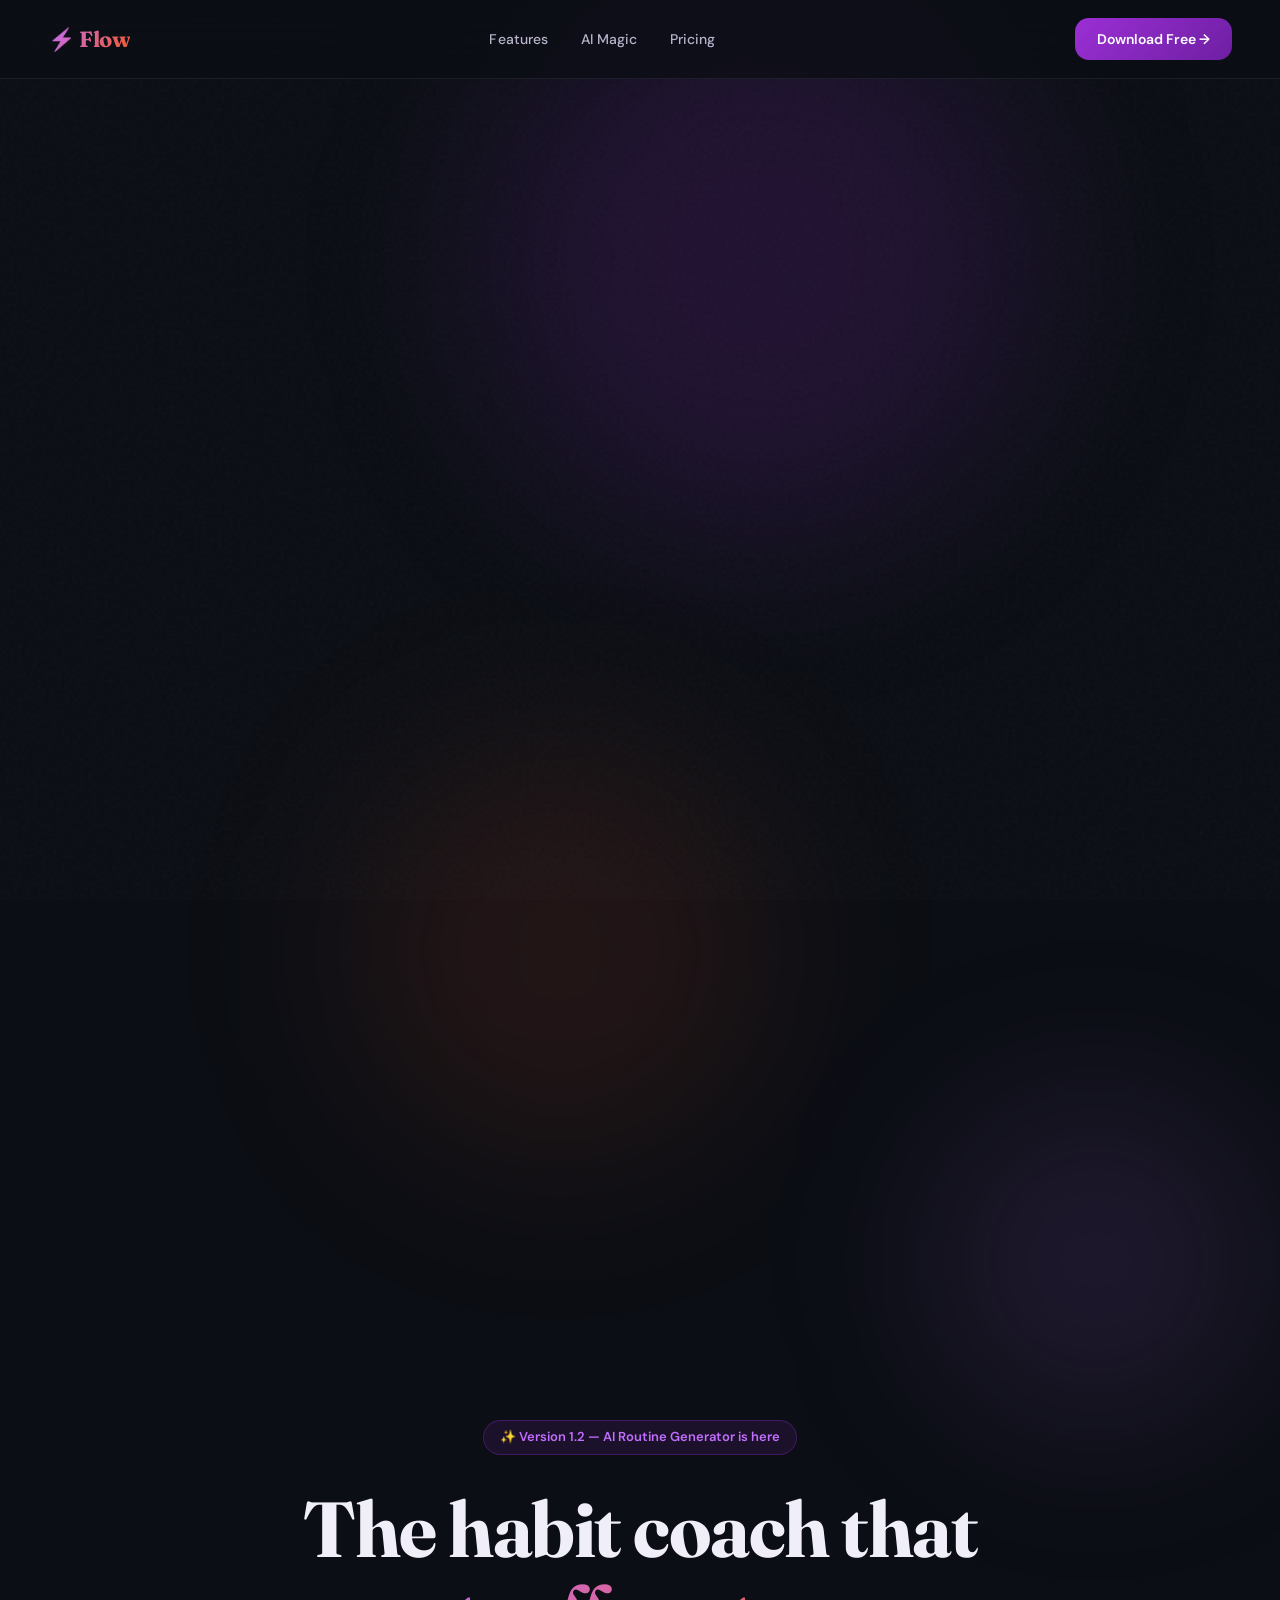
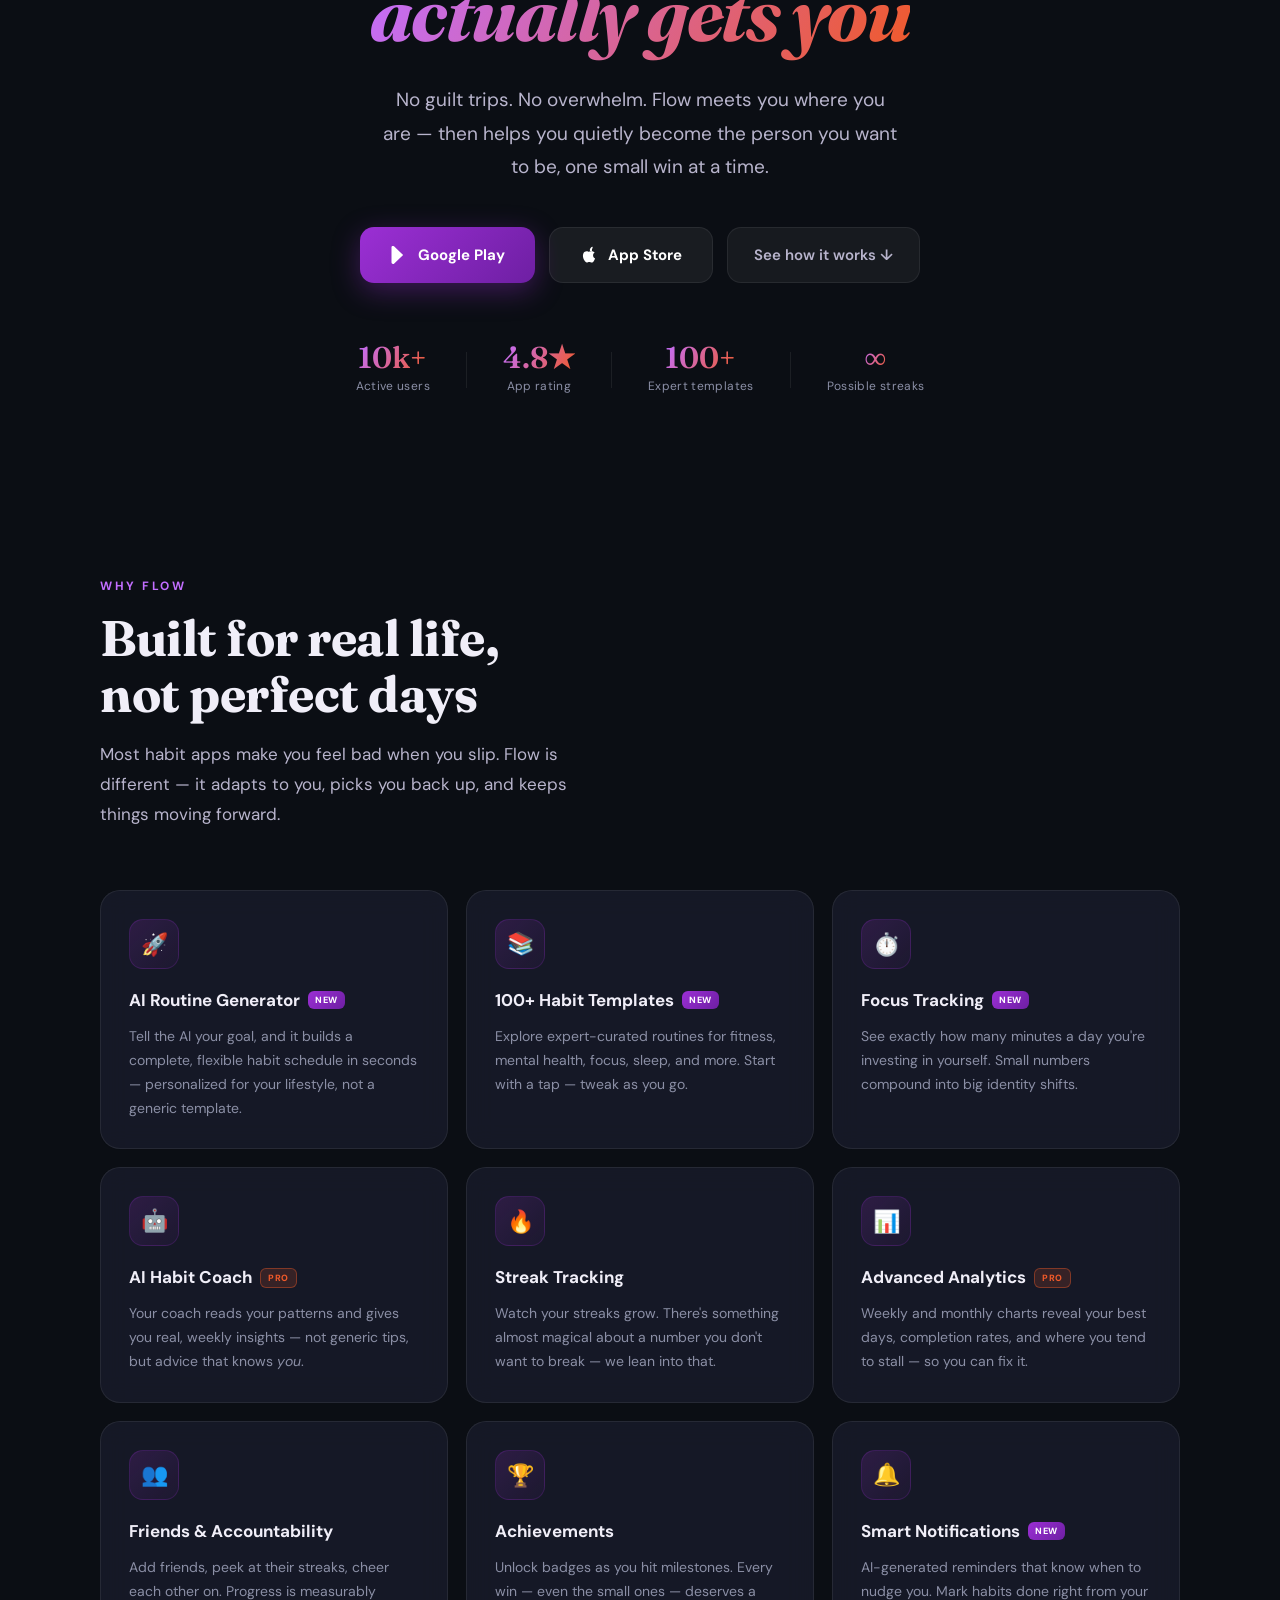
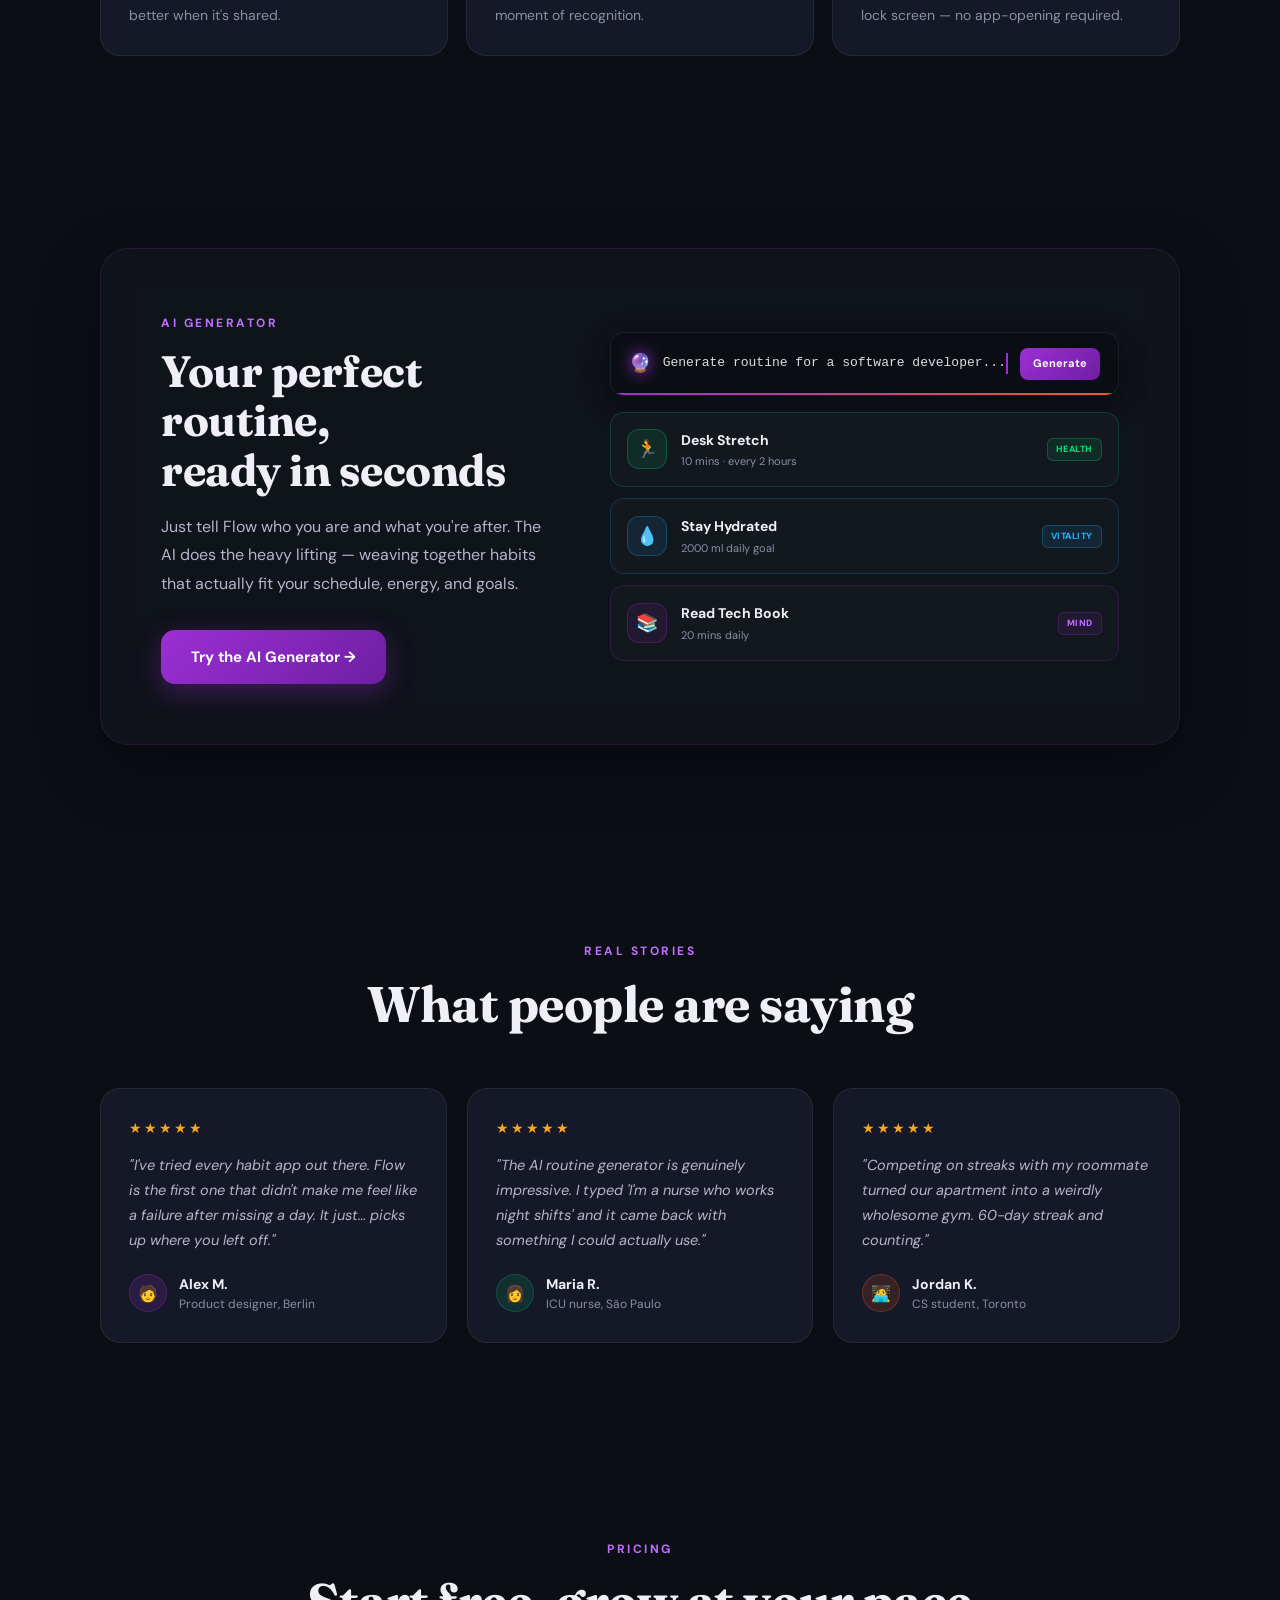
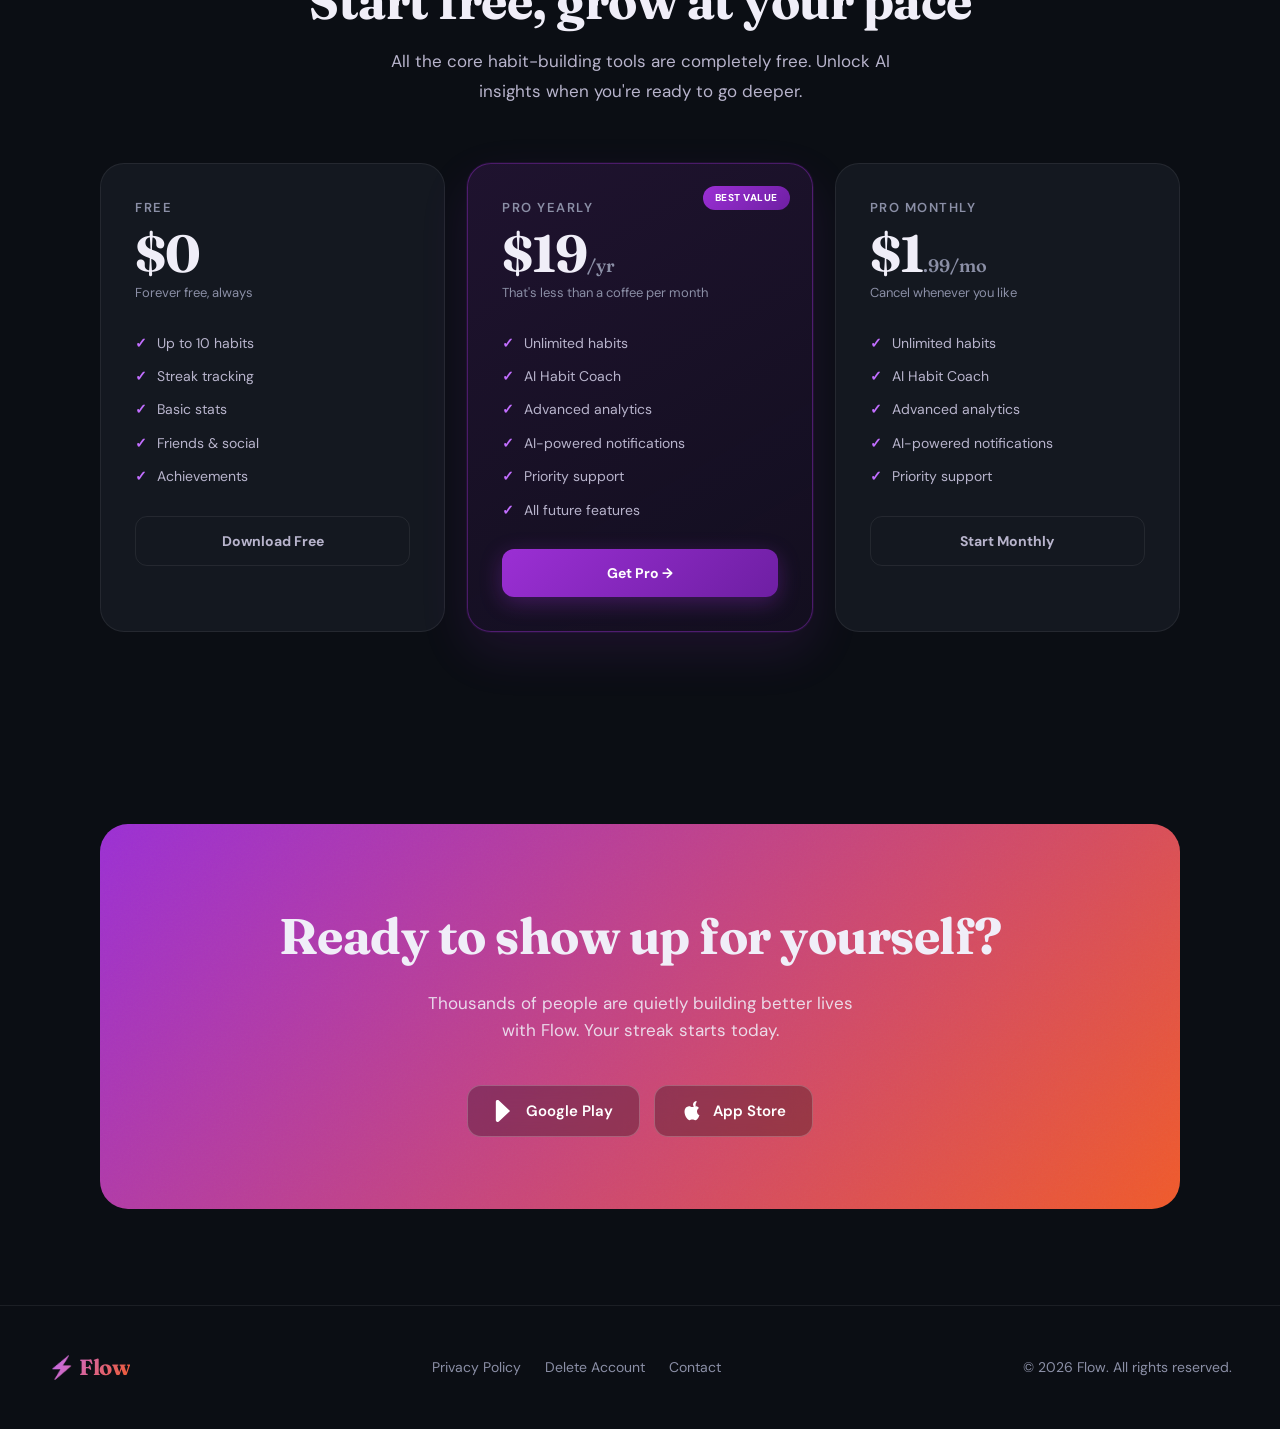
==== commit 95882cd3: "KeysSecured" ====
--- a/HabitTrackerApi/wwwroot/index.html
+++ b/HabitTrackerApi/wwwroot/index.html
@@ -1,129 +1,175 @@
 <!DOCTYPE html>
 <html lang="en">
-
 <head>
   <meta charset="UTF-8">
   <meta name="viewport" content="width=device-width, initial-scale=1.0">
   <title>Flow – AI Habit Tracker & Coach</title>
-  <meta name="description"
-    content="Build better habits with an AI Coach. Track progress, compete with friends, and unlock your full potential with Flow.">
-
-  <!-- Open Graph -->
+  <meta name="description" content="Build better habits with an AI Coach. Track progress, compete with friends, and unlock your full potential with Flow.">
   <meta property="og:type" content="website">
   <meta property="og:title" content="Flow – AI Habit Tracker & Coach">
-  <meta property="og:description"
-    content="Build better habits with an AI Coach. Track progress, compete with friends, and unlock your full potential with Flow.">
+  <meta property="og:description" content="Build better habits with an AI Coach. Track progress, compete with friends, and unlock your full potential with Flow.">
   <meta property="og:url" content="https://flowtracks.app">
   <meta property="og:image" content="https://flowtracks.app/og-image.png">
-
-  <!-- Twitter Card -->
   <meta name="twitter:card" content="summary_large_image">
   <meta name="twitter:title" content="Flow – AI Habit Tracker & Coach">
-  <meta name="twitter:description"
-    content="Build better habits with an AI Coach. Track progress, compete with friends, and unlock your full potential with Flow.">
+  <meta name="twitter:description" content="Build better habits with an AI Coach. Track progress, compete with friends, and unlock your full potential with Flow.">
   <meta name="twitter:image" content="https://flowtracks.app/og-image.png">
-
-  <!-- Favicon -->
-  <link rel="icon"
-    href="data:image/svg+xml,<svg xmlns='http://www.w3.org/2000/svg' viewBox='0 0 100 100'><text y='.9em' font-size='90'>⚡</text></svg>">
-
+  <link rel="icon" href="data:image/svg+xml,<svg xmlns='http://www.w3.org/2000/svg' viewBox='0 0 100 100'><text y='.9em' font-size='90'>⚡</text></svg>">
   <link rel="preconnect" href="https://fonts.googleapis.com">
   <link rel="preconnect" href="https://fonts.gstatic.com" crossorigin>
-  <link href="https://fonts.googleapis.com/css2?family=Inter:wght@300;400;500;600;700;800;900&display=swap"
-    rel="stylesheet">
+  <link href="https://fonts.googleapis.com/css2?family=DM+Sans:ital,wght@0,300;0,400;0,500;0,600;0,700;1,400&family=Fraunces:ital,wght@0,400;0,600;0,700;1,400;1,600&display=swap" rel="stylesheet">
+
   <style>
-    *,
-    *::before,
-    *::after {
-      box-sizing: border-box;
-      margin: 0;
-      padding: 0;
-    }
+    *, *::before, *::after { box-sizing: border-box; margin: 0; padding: 0; }
 
     :root {
-      --purple: #DA22FF;
-      --purple2: #9733EE;
-      --orange: #FF512F;
-      --bg: #0C1017;
-      --bg2: #161A22;
-      --bg3: #1E2330;
-      --text: #FFFFFF;
-      --muted: #8A8F9E;
-      --border: rgba(255, 255, 255, 0.07);
-    }
-
-    html {
-      scroll-behavior: smooth;
-    }
+      --plum:    #9B2FD4;
+      --plum2:   #6E1FA3;
+      --coral:   #F05A2A;
+      --amber:   #F5A623;
+      --bg:      #0B0E14;
+      --bg2:     #141820;
+      --bg3:     #1C2030;
+      --surface: rgba(28,32,48,0.65);
+      --text:    #F0EEF8;
+      --muted:   #8B8FA6;
+      --soft:    #B8B4CC;
+      --border:  rgba(255,255,255,0.07);
+      --border2: rgba(155,47,212,0.25);
+      --r-card:  20px;
+      --r-btn:   14px;
+    }
+
+    html { scroll-behavior: smooth; }
 
     body {
-      font-family: 'Inter', sans-serif;
+      font-family: 'DM Sans', sans-serif;
       background: var(--bg);
       color: var(--text);
       overflow-x: hidden;
-    }
-
-    /* ── NAV ── */
+      line-height: 1.6;
+    }
+
+    /* ─── Noise texture overlay ─── */
+    body::before {
+      content: '';
+      position: fixed;
+      inset: 0;
+      pointer-events: none;
+      z-index: 0;
+      opacity: 0.03;
+      background-image: url("data:image/svg+xml,%3Csvg viewBox='0 0 256 256' xmlns='http://www.w3.org/2000/svg'%3E%3Cfilter id='noise'%3E%3CfeTurbulence type='fractalNoise' baseFrequency='0.9' numOctaves='4' stitchTiles='stitch'/%3E%3C/filter%3E%3Crect width='100%25' height='100%25' filter='url(%23noise)'/%3E%3C/svg%3E");
+    }
+
+    /* ─── NAV ─── */
     nav {
       position: fixed;
-      top: 0;
-      left: 0;
-      right: 0;
-      z-index: 100;
+      top: 0; left: 0; right: 0;
+      z-index: 200;
       display: flex;
       align-items: center;
       justify-content: space-between;
-      padding: 20px 60px;
-      background: rgba(12, 16, 23, 0.8);
-      backdrop-filter: blur(20px);
+      padding: 18px 48px;
+      background: rgba(11,14,20,0.75);
+      backdrop-filter: blur(24px);
+      -webkit-backdrop-filter: blur(24px);
       border-bottom: 1px solid var(--border);
     }
 
     .nav-logo {
+      font-family: 'Fraunces', serif;
       font-size: 22px;
-      font-weight: 800;
-      background: linear-gradient(135deg, var(--purple), var(--orange));
+      font-weight: 700;
+      background: linear-gradient(120deg, #c26eff, var(--coral));
       -webkit-background-clip: text;
       -webkit-text-fill-color: transparent;
+      letter-spacing: -0.5px;
     }
 
     .nav-links {
       display: flex;
-      gap: 36px;
+      gap: 32px;
     }
 
     .nav-links a {
-      color: var(--muted);
+      color: var(--soft);
       text-decoration: none;
       font-size: 14px;
       font-weight: 500;
+      letter-spacing: 0.01em;
       transition: color .2s;
     }
 
-    .nav-links a:hover {
-      color: #fff;
-    }
+    .nav-links a:hover { color: #fff; }
 
     .nav-cta {
-      background: linear-gradient(135deg, var(--purple), var(--purple2));
+      background: linear-gradient(135deg, var(--plum), var(--plum2));
       border: none;
       color: #fff;
-      padding: 10px 24px;
-      border-radius: 12px;
+      padding: 10px 22px;
+      border-radius: var(--r-btn);
       font-size: 14px;
       font-weight: 600;
       cursor: pointer;
-      transition: opacity .2s;
       text-decoration: none;
-    }
-
-    .nav-cta:hover {
-      opacity: .85;
-    }
-
-    /* ── HERO ── */
+      transition: opacity .2s, transform .2s;
+      white-space: nowrap;
+    }
+
+    .nav-cta:hover { opacity: 0.88; transform: translateY(-1px); }
+
+    /* Mobile hamburger */
+    .hamburger {
+      display: none;
+      flex-direction: column;
+      gap: 5px;
+      cursor: pointer;
+      padding: 4px;
+    }
+    .hamburger span {
+      display: block;
+      width: 22px;
+      height: 2px;
+      background: var(--soft);
+      border-radius: 2px;
+      transition: all .3s;
+    }
+
+    .mobile-menu {
+      display: none;
+      position: fixed;
+      inset: 0;
+      z-index: 150;
+      background: rgba(11,14,20,0.97);
+      flex-direction: column;
+      align-items: center;
+      justify-content: center;
+      gap: 32px;
+    }
+
+    .mobile-menu.open { display: flex; }
+
+    .mobile-menu a {
+      color: var(--text);
+      text-decoration: none;
+      font-size: 24px;
+      font-weight: 600;
+      font-family: 'Fraunces', serif;
+      transition: color .2s;
+    }
+    .mobile-menu a:hover { color: #c26eff; }
+
+    .mobile-close {
+      position: absolute;
+      top: 24px; right: 28px;
+      font-size: 28px;
+      color: var(--muted);
+      cursor: pointer;
+    }
+
+    /* ─── HERO ─── */
     .hero {
-      min-height: 100vh;
+      min-height: 100svh;
       display: flex;
       flex-direction: column;
       align-items: center;
@@ -134,80 +180,64 @@
       overflow: hidden;
     }
 
-    .glow-ball {
+    /* Glow blobs */
+    .blob {
       position: absolute;
       border-radius: 50%;
-      filter: blur(80px);
+      filter: blur(90px);
       pointer-events: none;
-    }
-
-    .glow-ball.g1 {
-      width: 500px;
-      height: 500px;
-      background: rgba(218, 34, 255, .18);
-      top: -100px;
-      right: -100px;
-    }
-
-    .glow-ball.g2 {
-      width: 400px;
-      height: 400px;
-      background: rgba(255, 81, 47, .12);
-      bottom: 0;
-      left: -100px;
-    }
-
-    .glow-ball.g3 {
-      width: 300px;
-      height: 300px;
-      background: rgba(151, 51, 238, .15);
-      top: 40%;
-      left: 50%;
-      transform: translateX(-50%);
-    }
-
-    .hero-badge {
+      z-index: 0;
+    }
+    .blob-1 { width: 560px; height: 560px; background: rgba(155,47,212,.15); top: -140px; right: -120px; }
+    .blob-2 { width: 420px; height: 420px; background: rgba(240,90,42,.10); bottom: -60px; left: -80px; }
+    .blob-3 { width: 320px; height: 320px; background: rgba(194,110,255,.12); top: 45%; left: 50%; transform: translateX(-50%); }
+
+    .hero > * { position: relative; z-index: 1; }
+
+    .hero-eyebrow {
       display: inline-flex;
       align-items: center;
       gap: 8px;
-      background: rgba(218, 34, 255, .1);
-      border: 1px solid rgba(218, 34, 255, .3);
-      color: var(--purple);
+      background: rgba(155,47,212,.12);
+      border: 1px solid rgba(155,47,212,.3);
+      color: #c26eff;
       padding: 6px 16px;
       border-radius: 100px;
       font-size: 13px;
       font-weight: 600;
+      margin-bottom: 32px;
+      animation: fadeUp .6s ease both;
+    }
+
+    .hero h1 {
+      font-family: 'Fraunces', serif;
+      font-size: clamp(40px, 7vw, 78px);
+      font-weight: 700;
+      line-height: 1.08;
+      letter-spacing: -1.5px;
       margin-bottom: 28px;
-      animation: fadeUp .6s ease both;
-    }
-
-    .hero h1 {
-      font-size: clamp(42px, 7vw, 80px);
-      font-weight: 900;
-      line-height: 1.1;
-      letter-spacing: -2px;
-      margin-bottom: 24px;
       animation: fadeUp .6s .1s ease both;
     }
 
-    .hero h1 span {
-      background: linear-gradient(135deg, var(--purple), var(--orange));
+    .hero h1 em {
+      font-style: italic;
+      background: linear-gradient(120deg, #c26eff, var(--coral));
       -webkit-background-clip: text;
       -webkit-text-fill-color: transparent;
     }
 
-    .hero p {
-      font-size: clamp(16px, 2vw, 20px);
-      color: var(--muted);
-      max-width: 560px;
-      line-height: 1.7;
-      margin-bottom: 48px;
+    .hero-sub {
+      font-size: clamp(16px, 2vw, 19px);
+      color: var(--soft);
+      max-width: 520px;
+      line-height: 1.75;
+      margin-bottom: 44px;
       animation: fadeUp .6s .2s ease both;
     }
 
     .hero-btns {
       display: flex;
-      gap: 16px;
+      gap: 14px;
       justify-content: center;
       flex-wrap: wrap;
       animation: fadeUp .6s .3s ease both;
@@ -217,851 +247,1155 @@
       display: inline-flex;
       align-items: center;
       gap: 10px;
-      background: linear-gradient(135deg, var(--purple), var(--purple2));
+      background: linear-gradient(135deg, var(--plum), var(--plum2));
       color: #fff;
-      padding: 16px 32px;
-      border-radius: 16px;
-      font-size: 16px;
+      padding: 15px 30px;
+      border-radius: var(--r-btn);
+      font-size: 15px;
       font-weight: 700;
       text-decoration: none;
-      box-shadow: 0 8px 30px rgba(218, 34, 255, .35);
+      box-shadow: 0 8px 28px rgba(155,47,212,.35);
       transition: transform .2s, box-shadow .2s;
     }
-
-    .btn-primary:hover {
-      transform: translateY(-2px);
-      box-shadow: 0 12px 40px rgba(218, 34, 255, .5);
-    }
-
-    .btn-secondary {
+    .btn-primary:hover { transform: translateY(-2px); box-shadow: 0 14px 38px rgba(155,47,212,.5); }
+
+    .btn-ghost {
       display: inline-flex;
       align-items: center;
-      gap: 10px;
-      background: rgba(255, 255, 255, .05);
+      gap: 8px;
+      background: rgba(255,255,255,.05);
       border: 1px solid var(--border);
-      color: #fff;
-      padding: 16px 32px;
-      border-radius: 16px;
-      font-size: 16px;
+      color: var(--soft);
+      padding: 15px 26px;
+      border-radius: var(--r-btn);
+      font-size: 15px;
       font-weight: 600;
       text-decoration: none;
-      transition: background .2s;
-    }
-
-    .btn-secondary:hover {
-      background: rgba(255, 255, 255, .1);
-    }
-
-    .hero-stats {
-      display: flex;
-      gap: 48px;
-      margin-top: 72px;
+      transition: background .2s, color .2s;
+    }
+    .btn-ghost:hover { background: rgba(255,255,255,.09); color: #fff; }
+
+    /* Social proof strip */
+    .social-proof {
+      margin-top: 60px;
+      display: flex;
+      align-items: center;
       justify-content: center;
+      gap: 36px;
+      flex-wrap: wrap;
       animation: fadeUp .6s .4s ease both;
     }
 
-    .stat {
-      text-align: center;
-    }
-
-    .stat-num {
-      font-size: 32px;
-      font-weight: 800;
-      background: linear-gradient(135deg, var(--purple), var(--orange));
+    .proof-item {
+      display: flex;
+      flex-direction: column;
+      align-items: center;
+      gap: 4px;
+    }
+
+    .proof-num {
+      font-family: 'Fraunces', serif;
+      font-size: 30px;
+      font-weight: 600;
+      background: linear-gradient(120deg, #c26eff, var(--coral));
       -webkit-background-clip: text;
       -webkit-text-fill-color: transparent;
-    }
-
-    .stat-label {
-      font-size: 13px;
+      line-height: 1;
+    }
+
+    .proof-label {
+      font-size: 12px;
       color: var(--muted);
-      margin-top: 4px;
-    }
-
-    /* ── SECTION ── */
-    section {
-      padding: 100px 24px;
-    }
-
-    .container {
-      max-width: 1100px;
-      margin: 0 auto;
-    }
-
-    .section-label {
-      color: var(--purple);
-      font-size: 13px;
+      letter-spacing: 0.03em;
+    }
+
+    .proof-divider {
+      width: 1px;
+      height: 36px;
+      background: var(--border);
+    }
+
+    /* ─── SECTION UTILS ─── */
+    section { padding: 96px 24px; }
+    .container { max-width: 1080px; margin: 0 auto; }
+
+    .section-tag {
+      display: inline-block;
+      color: #c26eff;
+      font-size: 12px;
       font-weight: 700;
-      letter-spacing: 2px;
+      letter-spacing: 2.5px;
       text-transform: uppercase;
-      margin-bottom: 12px;
+      margin-bottom: 14px;
     }
 
     .section-title {
-      font-size: clamp(32px, 4vw, 52px);
-      font-weight: 800;
-      letter-spacing: -1px;
-      margin-bottom: 16px;
-    }
-
-    .section-sub {
-      color: var(--muted);
-      font-size: 18px;
-      line-height: 1.7;
-      max-width: 540px;
-    }
-
-    /* ── FEATURES ── */
+      font-family: 'Fraunces', serif;
+      font-size: clamp(30px, 4vw, 50px);
+      font-weight: 700;
+      line-height: 1.12;
+      letter-spacing: -0.5px;
+      margin-bottom: 18px;
+    }
+
+    .section-body {
+      color: var(--soft);
+      font-size: 17px;
+      line-height: 1.75;
+      max-width: 520px;
+    }
+
+    /* ─── FEATURES ─── */
     .features-grid {
       display: grid;
-      grid-template-columns: repeat(auto-fit, minmax(300px, 1fr));
-      gap: 20px;
-      margin-top: 64px;
-    }
-
-    .feature-card {
-      background: rgba(22, 26, 34, 0.6);
-      backdrop-filter: blur(12px);
-      -webkit-backdrop-filter: blur(12px);
+      grid-template-columns: repeat(3, 1fr);
+      gap: 18px;
+      margin-top: 60px;
+    }
+
+    .feat-card {
+      background: var(--surface);
+      backdrop-filter: blur(14px);
       border: 1px solid var(--border);
-      border-radius: 24px;
-      padding: 32px;
-      transition: border-color .3s, transform .3s, box-shadow .3s;
+      border-radius: var(--r-card);
+      padding: 28px;
       position: relative;
       overflow: hidden;
-    }
-
-    .feature-card::before {
+      transition: border-color .3s, transform .3s, box-shadow .3s;
+    }
+
+    .feat-card::after {
       content: '';
       position: absolute;
-      top: 0;
-      left: 0;
-      right: 0;
+      top: 0; left: 0; right: 0;
       height: 1px;
-      background: linear-gradient(90deg, transparent, var(--purple), transparent);
+      background: linear-gradient(90deg, transparent, rgba(155,47,212,.6), transparent);
       opacity: 0;
       transition: opacity .3s;
     }
 
-    .feature-card:hover {
-      border-color: rgba(218, 34, 255, .5);
-      transform: translateY(-6px);
-      box-shadow: 0 12px 30px rgba(218, 34, 255, 0.1);
-    }
-
-    .feature-card:hover::before {
-      opacity: 1;
-    }
-
-    .feature-icon {
-      width: 52px;
-      height: 52px;
+    .feat-card:hover {
+      border-color: var(--border2);
+      transform: translateY(-5px);
+      box-shadow: 0 16px 36px rgba(155,47,212,.12);
+    }
+
+    .feat-card:hover::after { opacity: 1; }
+
+    .feat-icon {
+      width: 50px;
+      height: 50px;
       border-radius: 14px;
-      margin-bottom: 20px;
       display: flex;
       align-items: center;
       justify-content: center;
-      font-size: 24px;
-      background: linear-gradient(135deg, rgba(218, 34, 255, .2), rgba(151, 51, 238, .1));
-      box-shadow: 0 4px 15px rgba(218, 34, 255, 0.15);
-    }
-
-    .feature-card h3 {
-      font-size: 18px;
+      font-size: 22px;
+      margin-bottom: 18px;
+      background: linear-gradient(135deg, rgba(155,47,212,.18), rgba(110,31,163,.08));
+      border: 1px solid rgba(155,47,212,.2);
+    }
+
+    .feat-card h3 {
+      font-size: 17px;
       font-weight: 700;
       margin-bottom: 10px;
-    }
-
-    .feature-card p {
+      display: flex;
+      align-items: center;
+      gap: 8px;
+      flex-wrap: wrap;
+    }
+
+    .feat-card p {
       color: var(--muted);
       font-size: 14px;
-      line-height: 1.7;
-    }
-
-    .feature-badge {
+      line-height: 1.72;
+    }
+
+    .badge {
       display: inline-block;
-      background: linear-gradient(135deg, var(--purple), var(--purple2));
-      color: #fff;
-      font-size: 10px;
-      font-weight: 700;
-      padding: 2px 8px;
+      font-size: 9px;
+      font-weight: 800;
+      padding: 2px 7px;
       border-radius: 6px;
-      margin-left: 8px;
-      vertical-align: middle;
-    }
-
-    /* ── AI SECTION ── */
-    .ai-section {
-      background: linear-gradient(135deg, rgba(218, 34, 255, .08), rgba(151, 51, 238, .05));
-      border: 1px solid rgba(218, 34, 255, .2);
-      border-radius: 32px;
-      padding: 64px;
+      letter-spacing: 0.5px;
+      text-transform: uppercase;
+    }
+    .badge-new { background: linear-gradient(135deg, var(--plum), var(--plum2)); color: #fff; }
+    .badge-pro { background: rgba(240,90,42,.15); border: 1px solid rgba(240,90,42,.4); color: var(--coral); }
+
+    /* ─── AI SECTION ─── */
+    .ai-wrap {
+      background: rgba(20,24,32,0.5);
+      border: 1px solid rgba(155,47,212,.18);
+      border-radius: 28px;
+      padding: 60px;
       display: grid;
-      grid-template-columns: 1fr 1fr;
-      gap: 64px;
-      align-items: center;
-    }
-
-    .ai-chat {
-      display: flex;
-      flex-direction: column;
-      gap: 16px;
-    }
-
-    .chat-bubble {
-      padding: 14px 18px;
+      grid-template-columns: 1fr 1.15fr;
+      gap: 56px;
+      align-items: center;
+      backdrop-filter: blur(20px);
+      box-shadow: 0 24px 60px rgba(0,0,0,.35);
+      overflow: hidden;
+      width: 100%;
+    }
+
+    /* Chat mockup */
+    .ai-chat { display: flex; flex-direction: column; gap: 14px; }
+
+    .bubble {
+      padding: 13px 17px;
       border-radius: 16px;
-      font-size: 14px;
+      font-size: 13.5px;
       line-height: 1.6;
-      max-width: 85%;
-    }
-
-    .chat-bubble.ai {
-      background: rgba(218, 34, 255, .15);
-      border: 1px solid rgba(218, 34, 255, .2);
+      max-width: 88%;
+    }
+    .bubble.ai {
+      background: rgba(155,47,212,.14);
+      border: 1px solid rgba(155,47,212,.22);
       align-self: flex-start;
       border-bottom-left-radius: 4px;
-      position: relative;
-    }
-
-    .chat-bubble.user {
+    }
+    .bubble.user {
       background: var(--bg3);
       border: 1px solid var(--border);
       align-self: flex-end;
       border-bottom-right-radius: 4px;
     }
-
-    .chat-bubble .sender {
+    .bubble .sender {
+      font-size: 10px;
+      font-weight: 800;
+      color: #c26eff;
+      letter-spacing: 0.05em;
+      margin-bottom: 5px;
+      text-transform: uppercase;
+    }
+
+    /* Habit cards inside AI section */
+    .habit-cards { display: flex; flex-direction: column; gap: 11px; width: 100%; min-width: 0; }
+
+    .habit-card { width: 100%; min-width: 0;
+    
+      background: rgba(22,26,34,0.85);
+      border-radius: 14px;
+      padding: 16px;
+      display: flex;
+      align-items: center;
+      justify-content: space-between;
+      transition: transform .25s, box-shadow .25s;
+    }
+    .habit-card:hover { transform: translateY(-3px); box-shadow: 0 10px 24px rgba(0,0,0,.25); }
+
+    .habit-left { display: flex; align-items: center; gap: 14px; }
+    .habit-emoji {
+      width: 40px; height: 40px;
+      border-radius: 12px;
+      display: flex; align-items: center; justify-content: center;
+      font-size: 18px;
+    }
+    .habit-name { font-size: 14px; font-weight: 700; margin-bottom: 2px; }
+    .habit-meta { font-size: 11px; color: var(--muted); }
+
+    .habit-tag {
+      font-size: 9px;
+      font-weight: 800;
+      padding: 3px 8px;
+      border-radius: 6px;
+      letter-spacing: 0.5px;
+      text-transform: uppercase;
+    }
+
+    /* Prompt bar */
+    .prompt-bar {
+      background: rgba(10,13,19,0.8);
+      border: 1px solid rgba(255,255,255,.07);
+      border-radius: 14px;
+      padding: 15px 18px;
+      display: flex;
+      align-items: center;
+      justify-content: space-between;
+      gap: 12px;
+      position: relative;
+      overflow: hidden;
+      margin-bottom: 16px;
+      box-shadow: 0 8px 28px rgba(0,0,0,.4);
+    }
+    .prompt-bar::after {
+      content: '';
+      position: absolute;
+      bottom: 0; left: 0; right: 0;
+      height: 2px;
+      background: linear-gradient(90deg, var(--plum), var(--coral));
+    }
+    .prompt-text {
+      font-size: 13px;
+      color: #ddd;
+      font-family: 'DM Mono', monospace;
+      white-space: nowrap;
+      min-width: 0;
+      flex: 1;
+      overflow: hidden;
+      border-right: 2px solid var(--plum);
+      animation: typing 3.5s steps(40) infinite;
+    }
+    .prompt-btn {
+      background: linear-gradient(135deg, var(--plum), var(--plum2));
+      color: #fff;
       font-size: 11px;
       font-weight: 700;
-      color: var(--purple);
-      margin-bottom: 6px;
-    }
-
-    /* ── PRICING ── */
+      padding: 7px 13px;
+      border-radius: 8px;
+      white-space: nowrap;
+      flex-shrink: 0;
+    }
+
+    /* ─── TESTIMONIALS ─── */
+    .testimonials {
+      display: grid;
+      grid-template-columns: repeat(3, 1fr);
+      gap: 20px;
+      margin-top: 56px;
+    }
+
+    .testi-card {
+      background: var(--surface);
+      border: 1px solid var(--border);
+      border-radius: var(--r-card);
+      padding: 28px;
+      backdrop-filter: blur(12px);
+      transition: border-color .3s, transform .3s;
+    }
+    .testi-card:hover { border-color: var(--border2); transform: translateY(-4px); }
+
+    .testi-stars {
+      color: var(--amber);
+      font-size: 14px;
+      letter-spacing: 2px;
+      margin-bottom: 14px;
+    }
+
+    .testi-text {
+      color: var(--soft);
+      font-size: 14.5px;
+      line-height: 1.72;
+      margin-bottom: 20px;
+      font-style: italic;
+    }
+
+    .testi-author {
+      display: flex;
+      align-items: center;
+      gap: 12px;
+    }
+
+    .avatar {
+      width: 38px; height: 38px;
+      border-radius: 50%;
+      display: flex; align-items: center; justify-content: center;
+      font-size: 16px;
+      flex-shrink: 0;
+    }
+
+    .author-name { font-size: 14px; font-weight: 700; }
+    .author-role { font-size: 12px; color: var(--muted); }
+
+    /* ─── PRICING ─── */
     .pricing-grid {
       display: grid;
-      grid-template-columns: repeat(auto-fit, minmax(280px, 1fr));
-      gap: 24px;
-      margin-top: 64px;
+      grid-template-columns: repeat(3, 1fr);
+      gap: 22px;
+      margin-top: 56px;
     }
 
     .plan-card {
       background: var(--bg2);
       border: 1px solid var(--border);
-      border-radius: 28px;
-      padding: 36px;
+      border-radius: 24px;
+      padding: 34px;
       position: relative;
-      overflow: hidden;
-    }
+      transition: border-color .3s, transform .3s;
+    }
+    .plan-card:hover { transform: translateY(-4px); }
 
     .plan-card.featured {
-      background: linear-gradient(135deg, rgba(218, 34, 255, .12), rgba(151, 51, 238, .08));
-      border-color: rgba(218, 34, 255, .4);
-    }
-
-    .plan-badge {
+      background: linear-gradient(150deg, rgba(155,47,212,.14), rgba(110,31,163,.08));
+      border-color: rgba(155,47,212,.4);
+      box-shadow: 0 0 0 1px rgba(155,47,212,.1), 0 20px 50px rgba(155,47,212,.12);
+    }
+
+    .plan-pill {
       position: absolute;
-      top: 24px;
-      right: 24px;
-      background: linear-gradient(135deg, var(--purple), var(--purple2));
+      top: 22px; right: 22px;
+      background: linear-gradient(135deg, var(--plum), var(--plum2));
       color: #fff;
-      font-size: 11px;
-      font-weight: 700;
+      font-size: 10px;
+      font-weight: 800;
       padding: 4px 12px;
       border-radius: 100px;
-    }
-
-    .plan-name {
-      font-size: 14px;
+      letter-spacing: 0.5px;
+    }
+
+    .plan-label {
+      font-size: 13px;
       font-weight: 600;
       color: var(--muted);
       text-transform: uppercase;
-      letter-spacing: 1px;
+      letter-spacing: 1.5px;
       margin-bottom: 8px;
     }
 
     .plan-price {
-      font-size: 48px;
-      font-weight: 900;
+      font-family: 'Fraunces', serif;
+      font-size: 52px;
+      font-weight: 700;
+      line-height: 1;
       margin-bottom: 4px;
-    }
-
-    .plan-price span {
-      font-size: 20px;
+      letter-spacing: -1px;
+    }
+    .plan-price sub {
+      font-size: 18px;
       font-weight: 600;
       color: var(--muted);
+      vertical-align: baseline;
+      letter-spacing: 0;
     }
 
     .plan-period {
       color: var(--muted);
-      font-size: 14px;
-      margin-bottom: 32px;
+      font-size: 13px;
+      margin-bottom: 28px;
     }
 
     .plan-features {
       list-style: none;
       display: flex;
       flex-direction: column;
-      gap: 12px;
-      margin-bottom: 32px;
-    }
-
+      gap: 11px;
+      margin-bottom: 28px;
+    }
     .plan-features li {
       display: flex;
       align-items: center;
       gap: 10px;
       font-size: 14px;
-    }
-
+      color: var(--soft);
+    }
     .plan-features li::before {
       content: '✓';
-      color: var(--purple);
+      color: #c26eff;
       font-weight: 800;
+      flex-shrink: 0;
     }
 
     .plan-btn {
       display: block;
       text-align: center;
-      padding: 14px;
-      border-radius: 14px;
-      font-size: 15px;
+      padding: 13px;
+      border-radius: 12px;
+      font-size: 14px;
       font-weight: 700;
       text-decoration: none;
       transition: all .2s;
     }
-
-    .plan-btn.outlined {
+    .plan-btn.outline {
       border: 1px solid var(--border);
+      color: var(--soft);
+    }
+    .plan-btn.outline:hover { background: rgba(255,255,255,.05); color: #fff; }
+    .plan-btn.fill {
+      background: linear-gradient(135deg, var(--plum), var(--plum2));
       color: #fff;
-    }
-
-    .plan-btn.outlined:hover {
-      background: rgba(255, 255, 255, .05);
-    }
-
-    .plan-btn.filled {
-      background: linear-gradient(135deg, var(--purple), var(--purple2));
-      color: #fff;
-      box-shadow: 0 6px 24px rgba(218, 34, 255, .3);
-    }
-
-    .plan-btn.filled:hover {
-      box-shadow: 0 10px 32px rgba(218, 34, 255, .5);
-      transform: translateY(-1px);
-    }
-
-    /* ── DOWNLOAD ── */
-    .download-section {
-      background: linear-gradient(135deg, var(--purple), var(--orange));
-      border-radius: 32px;
-      padding: 80px 64px;
+      box-shadow: 0 6px 22px rgba(155,47,212,.32);
+    }
+    .plan-btn.fill:hover { box-shadow: 0 10px 30px rgba(155,47,212,.5); transform: translateY(-1px); }
+
+    /* ─── DOWNLOAD CTA ─── */
+    .download-cta {
+      background: linear-gradient(135deg, var(--plum), var(--coral));
+      border-radius: 28px;
+      padding: 72px 56px;
       text-align: center;
-    }
-
-    .download-section h2 {
-      font-size: clamp(32px, 4vw, 52px);
-      font-weight: 900;
-      margin-bottom: 16px;
-    }
-
-    .download-section p {
-      font-size: 18px;
-      opacity: .85;
+      position: relative;
+      overflow: hidden;
+    }
+    .download-cta::before {
+      content: '';
+      position: absolute;
+      inset: 0;
+      background: url("data:image/svg+xml,%3Csvg viewBox='0 0 256 256' xmlns='http://www.w3.org/2000/svg'%3E%3Cfilter id='n'%3E%3CfeTurbulence type='fractalNoise' baseFrequency='0.8' numOctaves='4' stitchTiles='stitch'/%3E%3C/filter%3E%3Crect width='100%25' height='100%25' filter='url(%23n)'/%3E%3C/svg%3E");
+      opacity: 0.04;
+      pointer-events: none;
+    }
+
+    .download-cta h2 {
+      font-family: 'Fraunces', serif;
+      font-size: clamp(28px, 4vw, 50px);
+      font-weight: 700;
+      margin-bottom: 14px;
+      letter-spacing: -0.5px;
+      position: relative;
+    }
+
+    .download-cta p {
+      font-size: 17px;
+      opacity: .88;
       margin-bottom: 40px;
+      max-width: 440px;
+      margin-left: auto;
+      margin-right: auto;
+      position: relative;
+    }
+
+    .store-btns {
+      display: flex;
+      gap: 14px;
+      justify-content: center;
+      flex-wrap: wrap;
+      position: relative;
     }
 
     .store-btn {
       display: inline-flex;
       align-items: center;
-      gap: 12px;
-      background: rgba(0, 0, 0, .25);
-      border: 1px solid rgba(255, 255, 255, .2);
+      gap: 10px;
+      background: rgba(0,0,0,.28);
+      border: 1px solid rgba(255,255,255,.22);
       color: #fff;
-      padding: 14px 28px;
-      border-radius: 16px;
+      padding: 13px 26px;
+      border-radius: 14px;
       text-decoration: none;
+      font-size: 15px;
       font-weight: 600;
-      font-size: 15px;
+      transition: background .2s;
       backdrop-filter: blur(10px);
-      transition: background .2s;
-    }
-
-    .store-btn:hover {
-      background: rgba(0, 0, 0, .4);
-    }
-
-    .store-btn svg {
-      width: 28px;
-      height: 28px;
-    }
-
-    /* ── FOOTER ── */
+    }
+    .store-btn:hover { background: rgba(0,0,0,.42); }
+
+    /* ─── FOOTER ─── */
     footer {
-      padding: 48px 60px;
+      padding: 44px 48px;
       border-top: 1px solid var(--border);
       display: flex;
       justify-content: space-between;
       align-items: center;
-      flex-wrap: gap;
+      flex-wrap: wrap;
+      gap: 20px;
       color: var(--muted);
       font-size: 14px;
     }
 
-    footer a {
+    footer a { color: var(--muted); text-decoration: none; transition: color .2s; }
+    footer a:hover { color: #fff; }
+
+    .footer-links { display: flex; gap: 24px; }
+
+    /* ─── AI MOBILE / DESKTOP VISIBILITY ─── */
+    .ai-mobile { display: none; }
+    .ai-desktop { display: grid; }
+
+    /* ─── PHONE MOCKUP ─── */
+    .ai-phone {
+      width: 100%;
+      max-width: 320px;
+      margin: 28px auto 0;
+      background: #0d1018;
+      border-radius: 36px;
+      border: 2px solid rgba(155,47,212,.35);
+      box-shadow: 0 0 0 6px rgba(155,47,212,.07), 0 24px 48px rgba(0,0,0,.5);
+      overflow: hidden;
+      position: relative;
+    }
+
+    .phone-notch {
+      width: 90px;
+      height: 22px;
+      background: #0d1018;
+      border-radius: 0 0 16px 16px;
+      margin: 0 auto;
+      position: relative;
+      z-index: 2;
+      border-bottom: 1px solid rgba(255,255,255,.06);
+    }
+
+    .phone-screen {
+      padding: 14px 16px 24px;
+    }
+
+    .phone-prompt {
+      display: flex;
+      align-items: center;
+      gap: 10px;
+      background: rgba(10,13,19,.9);
+      border: 1px solid rgba(255,255,255,.07);
+      border-radius: 12px;
+      padding: 11px 14px;
+      margin-bottom: 14px;
+      position: relative;
+      overflow: hidden;
+    }
+    .phone-prompt::after {
+      content: '';
+      position: absolute;
+      bottom: 0; left: 0; right: 0;
+      height: 2px;
+      background: linear-gradient(90deg, var(--plum), var(--coral));
+    }
+    .phone-prompt-text {
+      font-size: 11.5px;
+      color: #ccc;
+      font-family: monospace;
+      white-space: nowrap;
+      overflow: hidden;
+      border-right: 1.5px solid var(--plum);
+      animation: typing 3.5s steps(38) infinite;
+      flex: 1;
+      min-width: 0;
+    }
+
+    .phone-cards { display: flex; flex-direction: column; gap: 10px; }
+
+    .phone-card {
+      background: rgba(22,26,34,.9);
+      border: 1px solid;
+      border-radius: 12px;
+      padding: 12px 13px;
+      display: flex;
+      align-items: center;
+      justify-content: space-between;
+      gap: 8px;
+    }
+
+    .phone-card-left {
+      display: flex;
+      align-items: center;
+      gap: 10px;
+      min-width: 0;
+      flex: 1;
+    }
+
+    .phone-emoji {
+      width: 34px;
+      height: 34px;
+      border-radius: 10px;
+      display: flex;
+      align-items: center;
+      justify-content: center;
+      font-size: 16px;
+      flex-shrink: 0;
+    }
+
+    .phone-card-name {
+      font-size: 13px;
+      font-weight: 700;
+      white-space: nowrap;
+      overflow: hidden;
+      text-overflow: ellipsis;
+    }
+
+    .phone-card-meta {
+      font-size: 10.5px;
       color: var(--muted);
-      text-decoration: none;
-      transition: color .2s;
-    }
-
-    footer a:hover {
-      color: #fff;
-    }
-
-    .footer-links {
-      display: flex;
-      gap: 28px;
-    }
-
-    /* ── ANIMATIONS ── */
+      margin-top: 1px;
+    }
+
+    .phone-tag {
+      font-size: 8px;
+      font-weight: 800;
+      padding: 3px 7px;
+      border-radius: 6px;
+      border: 1px solid;
+      letter-spacing: 0.5px;
+      text-transform: uppercase;
+      flex-shrink: 0;
+    }
+
+    /* ─── ANIMATIONS ─── */
     @keyframes fadeUp {
-      from {
-        opacity: 0;
-        transform: translateY(30px);
-      }
-
-      to {
-        opacity: 1;
-        transform: translateY(0);
-      }
+      from { opacity: 0; transform: translateY(28px); }
+      to   { opacity: 1; transform: translateY(0); }
+    }
+
+    @keyframes typing {
+      0%   { width: 0 }
+      60%  { width: 100% }
+      80%  { width: 100% }
+      100% { width: 0 }
+    }
+
+    @keyframes cardIn {
+      from { opacity: 0; transform: translateY(18px) scale(.98); }
+      to   { opacity: 1; transform: translateY(0) scale(1); }
     }
 
     .reveal {
       opacity: 0;
-      transform: translateY(40px);
+      transform: translateY(36px);
       transition: opacity .7s ease, transform .7s ease;
     }
-
-    .reveal.visible {
-      opacity: 1;
-      transform: translateY(0);
-    }
-
-    /* ── RESPONSIVE ── */
-    @media (max-width: 768px) {
-      nav {
-        padding: 16px 24px;
-      }
-
-      .nav-links {
-        display: none;
-      }
-
-      .ai-section {
-        grid-template-columns: 1fr;
-        padding: 32px;
-        gap: 32px;
-      }
-
-      .download-section {
-        padding: 48px 24px;
-      }
-
-      footer {
-        flex-direction: column;
-        gap: 20px;
-        text-align: center;
-      }
-
-      .hero-stats {
-        gap: 24px;
-      }
+    .reveal.visible { opacity: 1; transform: translateY(0); }
+
+    /* ─── RESPONSIVE / MOBILE ─── */
+    @media (max-width: 900px) {
+      .features-grid { grid-template-columns: repeat(2, 1fr); }
+      .testimonials { grid-template-columns: repeat(2, 1fr); }
+      .pricing-grid { grid-template-columns: 1fr; }
+      .ai-wrap { grid-template-columns: 1fr; padding: 36px 28px; gap: 36px; }
+    }
+
+    @media (max-width: 640px) {
+      nav { padding: 16px 20px; }
+      .nav-links { display: none; }
+      .hamburger { display: flex; }
+      .nav-cta { display: none; } /* show in mobile menu instead */
+
+      .ai-wrap { overflow: hidden; padding: 24px 18px; }
+      .prompt-bar { padding: 11px 13px; gap: 8px; width: 100%; box-sizing: border-box; }
+      .prompt-text { font-size: 11px; }
+      .prompt-btn { font-size: 10px; padding: 5px 9px; }
+      .habit-card { width: 100%; min-width: 0; padding: 11px 13px; box-sizing: border-box; }
+      .habit-left { gap: 10px; min-width: 0; flex: 1; }
+      .habit-emoji { width: 34px; height: 34px; font-size: 16px; flex-shrink: 0; }
+      .habit-name { font-size: 13px; white-space: nowrap; overflow: hidden; text-overflow: ellipsis; }
+      .habit-tag { font-size: 8px; padding: 3px 6px; white-space: nowrap; flex-shrink: 0; }
+
+      .hero { padding: 100px 20px 60px; }
+      .hero h1 { letter-spacing: -1px; }
+      .hero-sub { font-size: 16px; }
+
+      .hero-btns { flex-direction: column; align-items: stretch; }
+      .btn-primary, .btn-ghost { justify-content: center; }
+
+      .social-proof { gap: 20px; }
+      .proof-divider { display: none; }
+
+      section { padding: 72px 20px; }
+
+      .features-grid { grid-template-columns: 1fr; gap: 14px; }
+
+      .testimonials { grid-template-columns: 1fr; }
+
+      .ai-wrap { padding: 28px 20px; gap: 28px; }
+      .prompt-text { font-size: 12px; }
+
+      .pricing-grid { grid-template-columns: 1fr; }
+      .plan-card.featured { order: -1; }
+
+      #ai { overflow: hidden; }
+      .ai-desktop { display: none !important; }
+      .ai-mobile { display: block; }
+      .download-cta { padding: 52px 24px; border-radius: 20px; }
+      .store-btns { flex-direction: column; align-items: center; }
+      .store-btn { width: 100%; max-width: 280px; justify-content: center; }
+
+      footer { flex-direction: column; text-align: center; padding: 36px 20px; gap: 14px; }
+      .footer-links { flex-wrap: wrap; justify-content: center; gap: 16px; }
+    }
+
+    @media (max-width: 400px) {
+      .hero h1 { font-size: 34px; }
     }
   </style>
 </head>
-
 <body>
 
-  <!-- NAV -->
-  <nav>
-    <div class="nav-logo">⚡ Flow</div>
-    <div class="nav-links">
-      <a href="#features">Features</a>
-      <a href="#ai">AI Generator</a>
-      <a href="#pricing">Pricing</a>
+<!-- ─── NAV ─── -->
+<nav>
+  <div class="nav-logo">⚡ Flow</div>
+  <div class="nav-links">
+    <a href="#features">Features</a>
+    <a href="#ai">AI Magic</a>
+    <a href="#pricing">Pricing</a>
+  </div>
+  <a href="#download" class="nav-cta">Download Free →</a>
+  <div class="hamburger" id="hamburger" aria-label="Open menu">
+    <span></span><span></span><span></span>
+  </div>
+</nav>
+
+<!-- Mobile Menu -->
+<div class="mobile-menu" id="mobileMenu">
+  <div class="mobile-close" id="mobileClose">✕</div>
+  <a href="#features" class="mobile-link">Features</a>
+  <a href="#ai" class="mobile-link">AI Magic</a>
+  <a href="#pricing" class="mobile-link">Pricing</a>
+  <a href="#download" class="mobile-link" style="color:#c26eff">Download Free →</a>
+</div>
+
+<!-- ─── HERO ─── -->
+<section class="hero">
+  <div class="blob blob-1"></div>
+  <div class="blob blob-2"></div>
+  <div class="blob blob-3"></div>
+
+  <div class="hero-eyebrow">✨ Version 1.2 — AI Routine Generator is here</div>
+
+  <h1>The habit coach that<br><em>actually gets you</em></h1>
+
+  <p class="hero-sub">No guilt trips. No overwhelm. Flow meets you where you are — then helps you quietly become the person you want to be, one small win at a time.</p>
+
+  <div class="hero-btns">
+    <a href="https://play.google.com/store/apps/details?id=com.codex.flow" class="btn-primary">
+      <svg width="18" height="18" fill="currentColor" viewBox="0 0 24 24"><path d="M3.18 23.76a2 2 0 0 0 2.16-.18L17.5 12 5.34.42A2 2 0 0 0 2 2.18v19.64a2 2 0 0 0 1.18 1.94z"/></svg>
+      Google Play
+    </a>
+    <a href="https://apps.apple.com/app/flow-ai-habit-tracker/id6400000000" class="btn-primary" style="background:rgba(255,255,255,.06);border:1px solid var(--border);box-shadow:none;">
+      <svg width="18" height="18" fill="currentColor" viewBox="0 0 24 24"><path d="M18.71 19.5c-.83 1.24-1.71 2.45-3.05 2.47-1.34.03-1.77-.79-3.29-.79-1.53 0-2 .77-3.27.82-1.31.05-2.3-1.32-3.14-2.53C4.25 17 2.94 12.45 4.7 9.39c.87-1.52 2.43-2.48 4.12-2.51 1.28-.02 2.5.87 3.29.87.78 0 2.26-1.07 3.81-.91.65.03 2.47.26 3.64 1.98-.09.06-2.17 1.28-2.15 3.81.03 3.02 2.65 4.03 2.68 4.04-.03.07-.42 1.44-1.38 2.83M15.97 4.17c.66-.81 1.11-1.93.99-3.06-.96.04-2.13.64-2.82 1.45-.6.7-1.13 1.84-.99 2.94.1.8 1.16 2.05.82 1.67-.1.08 1.34-.12 2-1"/></svg>
+      App Store
+    </a>
+    <a href="#features" class="btn-ghost">See how it works ↓</a>
+  </div>
+
+  <div class="social-proof">
+    <div class="proof-item">
+      <span class="proof-num">10k+</span>
+      <span class="proof-label">Active users</span>
     </div>
-    <a href="#download" class="nav-cta">Download Free →</a>
-  </nav>
-
-  <!-- HERO -->
-  <section class="hero">
-    <div class="glow-ball g1"></div>
-    <div class="glow-ball g2"></div>
-    <div class="glow-ball g3"></div>
-
-    <div class="hero-badge">🚀 Version 1.2.0: AI Routine Generator & Templates</div>
-    <h1>Build habits that<br><span>actually stick</span></h1>
-    <p>Flow combines a powerful AI Routine Generator, a massive library of expert habit templates, and beautiful
-      tracking — all in one beautifully designed app backed by AI.</p>
-
-    <div class="hero-btns">
-      <a href="https://play.google.com/store/apps/details?id=com.codex.flow" class="btn-primary">
-        <svg width="20" height="20" fill="currentColor" viewBox="0 0 24 24">
-          <path
-            d="M3.18 23.76a2 2 0 0 0 2.16-.18L17.5 12 5.34.42A2 2 0 0 0 2 2.18v19.64a2 2 0 0 0 1.18 1.94zM17.5 12l3.32 3.34-2.27 1.31L17.5 12zm0 0 1.05-4.65-2.27-1.31L17.5 12z" />
-        </svg>
-        Google Play
-      </a>
-      <a href="https://apps.apple.com/app/flow-ai-habit-tracker/id6400000000" class="btn-primary"
-        style="background: rgba(255,255,255,0.06); border: 1px solid var(--border); box-shadow: none; font-weight: 600;">
-        <svg width="20" height="20" fill="currentColor" viewBox="0 0 24 24">
-          <path
-            d="M18.71 19.5c-.83 1.24-1.71 2.45-3.05 2.47-1.34.03-1.77-.79-3.29-.79-1.53 0-2 .77-3.27.82-1.31.05-2.3-1.32-3.14-2.53C4.25 17 2.94 12.45 4.7 9.39c.87-1.52 2.43-2.48 4.12-2.51 1.28-.02 2.5.87 3.29.87.78 0 2.26-1.07 3.81-.91.65.03 2.47.26 3.64 1.98-.09.06-2.17 1.28-2.15 3.81.03 3.02 2.65 4.03 2.68 4.04-.03.07-.42 1.44-1.38 2.83M15.97 4.17c.66-.81 1.11-1.93.99-3.06-.96.04-2.13.64-2.82 1.45-.6.7-1.13 1.84-.99 2.94.1.8 1.16 2.05.82 1.67-.1.08 1.34-.12 2-1" />
-        </svg>
-        App Store
-      </a>
-      <a href="#features" class="btn-secondary">See Features ↓</a>
+    <div class="proof-divider"></div>
+    <div class="proof-item">
+      <span class="proof-num">4.8★</span>
+      <span class="proof-label">App rating</span>
     </div>
-
-    <div class="hero-stats">
-
-      <div class="stat">
-        <div class="stat-num">AI</div>
-        <div class="stat-label">Powered Coach</div>
-      </div>
-      <div class="stat">
-        <div class="stat-num">∞</div>
-        <div class="stat-label">Streaks Possible</div>
-      </div>
-      <div class="stat">
-        <div class="stat-num">100+</div>
-        <div class="stat-label">Expert Templates</div>
-      </div>
-      <div class="stat">
-        <div class="stat-num">4.8★</div>
-        <div class="stat-label">App Rating</div>
-      </div>
-      <div class="stat">
-        <div class="stat-num">10k+</div>
-        <div class="stat-label">Active Users</div>
-      </div>
+    <div class="proof-divider"></div>
+    <div class="proof-item">
+      <span class="proof-num">100+</span>
+      <span class="proof-label">Expert templates</span>
     </div>
-  </section>
-
-  <!-- FEATURES -->
-  <section id="features">
-    <div class="container">
-      <div class="reveal">
-        <div class="section-label">Why Flow</div>
-        <h2 class="section-title">Everything you need to<br>master your routine</h2>
-        <p class="section-sub">Designed for people who are serious about growth but want it to feel effortless.</p>
-      </div>
-      <div class="features-grid">
-        <!-- NEW v1.2.0 FEATURES -->
-        <div class="feature-card reveal">
-          <div class="feature-icon">🚀</div>
-          <h3>AI Routine Generator <span class="feature-badge">NEW</span></h3>
-          <p>Tell the AI your goal, and it will build a complete, flexible habit schedule for you in seconds.
-            Personalized for your lifestyle.</p>
+    <div class="proof-divider"></div>
+    <div class="proof-item">
+      <span class="proof-num">∞</span>
+      <span class="proof-label">Possible streaks</span>
+    </div>
+  </div>
+</section>
+
+<!-- ─── FEATURES ─── -->
+<section id="features">
+  <div class="container">
+    <div class="reveal">
+      <div class="section-tag">Why Flow</div>
+      <h2 class="section-title">Built for real life,<br>not perfect days</h2>
+      <p class="section-body">Most habit apps make you feel bad when you slip. Flow is different — it adapts to you, picks you back up, and keeps things moving forward.</p>
+    </div>
+
+    <div class="features-grid">
+      <div class="feat-card reveal">
+        <div class="feat-icon">🚀</div>
+        <h3>AI Routine Generator <span class="badge badge-new">New</span></h3>
+        <p>Tell the AI your goal, and it builds a complete, flexible habit schedule in seconds — personalized for your lifestyle, not a generic template.</p>
+      </div>
+      <div class="feat-card reveal">
+        <div class="feat-icon">📚</div>
+        <h3>100+ Habit Templates <span class="badge badge-new">New</span></h3>
+        <p>Explore expert-curated routines for fitness, mental health, focus, sleep, and more. Start with a tap — tweak as you go.</p>
+      </div>
+      <div class="feat-card reveal">
+        <div class="feat-icon">⏱️</div>
+        <h3>Focus Tracking <span class="badge badge-new">New</span></h3>
+        <p>See exactly how many minutes a day you're investing in yourself. Small numbers compound into big identity shifts.</p>
+      </div>
+      <div class="feat-card reveal">
+        <div class="feat-icon">🤖</div>
+        <h3>AI Habit Coach <span class="badge badge-pro">Pro</span></h3>
+        <p>Your coach reads your patterns and gives you real, weekly insights — not generic tips, but advice that knows <em>you</em>.</p>
+      </div>
+      <div class="feat-card reveal">
+        <div class="feat-icon">🔥</div>
+        <h3>Streak Tracking</h3>
+        <p>Watch your streaks grow. There's something almost magical about a number you don't want to break — we lean into that.</p>
+      </div>
+      <div class="feat-card reveal">
+        <div class="feat-icon">📊</div>
+        <h3>Advanced Analytics <span class="badge badge-pro">Pro</span></h3>
+        <p>Weekly and monthly charts reveal your best days, completion rates, and where you tend to stall — so you can fix it.</p>
+      </div>
+      <div class="feat-card reveal">
+        <div class="feat-icon">👥</div>
+        <h3>Friends & Accountability</h3>
+        <p>Add friends, peek at their streaks, cheer each other on. Progress is measurably better when it's shared.</p>
+      </div>
+      <div class="feat-card reveal">
+        <div class="feat-icon">🏆</div>
+        <h3>Achievements</h3>
+        <p>Unlock badges as you hit milestones. Every win — even the small ones — deserves a moment of recognition.</p>
+      </div>
+      <div class="feat-card reveal">
+        <div class="feat-icon">🔔</div>
+        <h3>Smart Notifications <span class="badge badge-new">New</span></h3>
+        <p>AI-generated reminders that know when to nudge you. Mark habits done right from your lock screen — no app-opening required.</p>
+      </div>
+    </div>
+  </div>
+</section>
+
+<!-- ─── AI SECTION ─── -->
+<section id="ai">
+  <div class="container">
+
+    <!-- DESKTOP layout (hidden on mobile) -->
+    <div class="ai-wrap reveal ai-desktop">
+      <div>
+        <div class="section-tag">AI Generator</div>
+        <h2 class="section-title" style="font-size:clamp(28px,3.5vw,44px);">Your perfect routine,<br>ready in seconds</h2>
+        <p style="color:var(--soft);font-size:16px;line-height:1.78;margin-top:16px;">Just tell Flow who you are and what you're after. The AI does the heavy lifting — weaving together habits that actually fit your schedule, energy, and goals.</p>
+        <a href="https://play.google.com/store/apps/details?id=com.codex.flow" class="btn-primary" style="margin-top:32px;display:inline-flex;">Try the AI Generator →</a>
+      </div>
+      <div>
+        <div class="prompt-bar">
+          <span style="font-size:18px;filter:drop-shadow(0 0 8px var(--plum));">🔮</span>
+          <div class="prompt-text">Generate routine for a software developer...</div>
+          <div class="prompt-btn">Generate</div>
         </div>
-        <div class="feature-card reveal">
-          <div class="feature-icon">📚</div>
-          <h3>Habit Templates <span class="feature-badge">NEW</span></h3>
-          <p>Explore our library of 100+ expert-curated templates. From fitness to mental health, start your journey
-            with a single tap.</p>
+        <div class="habit-cards">
+          <div class="habit-card" style="border:1px solid rgba(0,230,118,.18);animation:cardIn .5s .2s both;">
+            <div class="habit-left">
+              <div class="habit-emoji" style="background:rgba(0,230,118,.1);border:1px solid rgba(0,230,118,.25);">🏃</div>
+              <div><div class="habit-name">Desk Stretch</div><div class="habit-meta">10 mins · every 2 hours</div></div>
+            </div>
+            <div class="habit-tag" style="background:rgba(0,230,118,.1);border:1px solid rgba(0,230,118,.25);color:#00E676;">HEALTH</div>
+          </div>
+          <div class="habit-card" style="border:1px solid rgba(34,180,255,.18);animation:cardIn .5s .4s both;">
+            <div class="habit-left">
+              <div class="habit-emoji" style="background:rgba(34,180,255,.1);border:1px solid rgba(34,180,255,.25);">💧</div>
+              <div><div class="habit-name">Stay Hydrated</div><div class="habit-meta">2000 ml daily goal</div></div>
+            </div>
+            <div class="habit-tag" style="background:rgba(34,180,255,.1);border:1px solid rgba(34,180,255,.25);color:#22B4FF;">VITALITY</div>
+          </div>
+          <div class="habit-card" style="border:1px solid rgba(155,47,212,.18);animation:cardIn .5s .6s both;">
+            <div class="habit-left">
+              <div class="habit-emoji" style="background:rgba(155,47,212,.1);border:1px solid rgba(155,47,212,.25);">📚</div>
+              <div><div class="habit-name">Read Tech Book</div><div class="habit-meta">20 mins daily</div></div>
+            </div>
+            <div class="habit-tag" style="background:rgba(155,47,212,.1);border:1px solid rgba(155,47,212,.25);color:#c26eff;">MIND</div>
+          </div>
         </div>
-        <div class="feature-card reveal">
-          <div class="feature-icon">⏱️</div>
-          <h3>Focus Tracking <span class="feature-badge">NEW</span></h3>
-          <p>Monitor exactly how many minutes you spend each day building your discipline with our new in-app time
-            counter.</p>
-        </div>
-
-        <!-- CORE FEATURES -->
-        <div class="feature-card reveal">
-          <div class="feature-icon">🤖</div>
-          <h3>AI Habit Coach <span class="feature-badge">PRO</span></h3>
-          <p>Get personalized weekly insights powered by Llama AI. Your coach analyzes your patterns and gives you real,
-            actionable advice.</p>
-        </div>
-        <div class="feature-card reveal">
-          <div class="feature-icon">🔥</div>
-          <h3>Streak Tracking</h3>
-          <p>Watch your streaks grow day by day. Nothing is more motivating than a streak you don't want to break.</p>
-        </div>
-        <div class="feature-card reveal">
-          <div class="feature-icon">📊</div>
-          <h3>Advanced Analytics <span class="feature-badge">PRO</span></h3>
-          <p>Weekly and monthly charts show your completion rate, best days, and progress trends at a glance.</p>
-        </div>
-        <div class="feature-card reveal">
-          <div class="feature-icon">👥</div>
-          <h3>Social & Friends</h3>
-          <p>Add friends, see their streaks, and stay accountable together. Progress is more fun when it's shared.</p>
-        </div>
-        <div class="feature-card reveal">
-          <div class="feature-icon">🏆</div>
-          <h3>Achievements</h3>
-          <p>Unlock badges as you hit milestones. From your first week to a 100-day streak — every win is celebrated.
-          </p>
-        </div>
-        <div class="feature-card reveal">
-          <div class="feature-icon">🔔</div>
-          <h3>Interactive Notifications <span class="feature-badge">NEW</span></h3>
-          <p>AI-generated reminders keep you on track. Complete habits instantly with interactive actions ("Mark as
-            Done") directly from your lock screen without opening the app.</p>
-        </div>
       </div>
     </div>
-  </section>
-
-  <!-- AI SECTION -->
-  <section id="ai" style="position: relative;">
-    <div class="container">
-      <div class="ai-section reveal"
-        style="display: grid; grid-template-columns: 1fr 1.2fr; gap: 48px; align-items: center; background: rgba(22, 26, 34, 0.4); backdrop-filter: blur(20px); border: 1px solid rgba(218, 34, 255, 0.15); box-shadow: 0 20px 50px rgba(0,0,0,0.3);">
-        <div>
-          <div class="section-label">AI Generator</div>
-          <h2 class="section-title" style="font-size:clamp(30px, 3.5vw, 44px); line-height: 1.15;">Your perfect
-            routine,<br>built in seconds</h2>
-          <p style="color:var(--muted);font-size:16px;line-height:1.8;margin-top:16px">Flow's AI Routine Generator
-            powered by Llama 3.3 creates structured, healthy habits tailored exactly to your lifestyle. Tell the AI your
-            goals, daily challenges, or job, and watch it craft the ultimate schedule optimized for success.</p>
-          <a href="https://play.google.com/store/apps/details?id=com.codex.flow" class="btn-primary"
-            style="margin-top:32px;display:inline-flex">Try AI Generator →</a>
-        </div>
-
-        <!-- High-fidelity AI Simulator -->
-        <div style="display: flex; flex-direction: column; gap: 20px; width: 100%; position: relative;">
-          <!-- Prompt Box -->
-          <div
-            style="background: rgba(12, 16, 23, 0.75); border: 1px solid rgba(255, 255, 255, 0.08); border-radius: 16px; padding: 16px 20px; display: flex; align-items: center; justify-content: space-between; gap: 12px; box-shadow: 0 8px 32px rgba(0,0,0,0.4); position: relative; overflow: hidden;">
-            <div
-              style="position: absolute; bottom: 0; left: 0; right: 0; height: 2px; background: linear-gradient(90deg, var(--purple), var(--orange));">
-            </div>
-            <div style="display: flex; align-items: center; gap: 12px; flex: 1;">
-              <span style="font-size: 18px; filter: drop-shadow(0 0 8px var(--purple));">🔮</span>
-              <div
-                style="font-size: 13px; color: #fff; font-family: monospace; white-space: nowrap; overflow: hidden; border-right: 2px solid var(--purple); animation: typing 3.5s steps(40, end) infinite;">
-                Generate routine for a software developer...
-              </div>
-            </div>
-            <div
-              style="background: linear-gradient(135deg, var(--purple), var(--purple2)); font-size: 11px; font-weight: 700; color: #fff; padding: 6px 12px; border-radius: 8px; box-shadow: 0 4px 12px rgba(218,34,255,0.3);">
-              Generate
-            </div>
+
+    <!-- MOBILE layout (hidden on desktop) -->
+    <div class="ai-mobile reveal">
+      <div class="ai-mobile-header">
+        <div class="section-tag">AI Generator</div>
+        <h2 class="section-title" style="font-size:28px;line-height:1.15;">Your perfect routine,<br>ready in seconds</h2>
+        <p style="color:var(--soft);font-size:15px;line-height:1.75;margin-top:12px;">Just describe your lifestyle — the AI builds a schedule that actually fits you.</p>
+      </div>
+
+      <!-- Phone mockup -->
+      <div class="ai-phone">
+        <div class="phone-notch"></div>
+        <div class="phone-screen">
+          <!-- Prompt inside phone -->
+          <div class="phone-prompt">
+            <span>🔮</span>
+            <div class="phone-prompt-text">Generate routine for a developer...</div>
           </div>
-
-          <!-- Generated Routine Output Container -->
-          <div style="display: flex; flex-direction: column; gap: 12px;">
-            <!-- Card 1 -->
-            <div class="showcase-card"
-              style="background: rgba(22, 26, 34, 0.85); border: 1px solid rgba(0, 230, 118, 0.2); border-radius: 16px; padding: 18px; display: flex; align-items: center; justify-content: space-between; box-shadow: 0 4px 20px rgba(0,0,0,0.2); animation: cardFadeIn 0.5s 0.2s cubic-bezier(0.16, 1, 0.3, 1) both; transition: all 0.3s;">
-              <div style="display: flex; align-items: center; gap: 16px;">
-                <div
-                  style="width: 42px; height: 42px; background: rgba(0, 230, 118, 0.12); border: 1px solid rgba(0, 230, 118, 0.3); border-radius: 12px; display: flex; align-items: center; justify-content: center; font-size: 20px; box-shadow: 0 0 15px rgba(0, 230, 118, 0.1);">
-                  🏃</div>
+          <!-- Cards inside phone -->
+          <div class="phone-cards">
+            <div class="phone-card" style="border-color:rgba(0,230,118,.3);animation:cardIn .5s .2s both;">
+              <div class="phone-card-left">
+                <div class="phone-emoji" style="background:rgba(0,230,118,.12);">🏃</div>
                 <div>
-                  <h4 style="font-size: 15px; font-weight: 700; color: #fff; margin-bottom: 2px;">Desk Stretch</h4>
-                  <p style="font-size: 12px; color: var(--muted);">10 mins • Every 2 hours</p>
+                  <div class="phone-card-name">Desk Stretch</div>
+                  <div class="phone-card-meta">10 mins · every 2 hours</div>
                 </div>
               </div>
-              <div
-                style="background: rgba(0, 230, 118, 0.1); border: 1px solid rgba(0, 230, 118, 0.3); color: #00E676; font-size: 10px; font-weight: 700; padding: 4px 8px; border-radius: 6px; letter-spacing: 0.5px;">
-                HEALTH</div>
+              <div class="phone-tag" style="color:#00E676;border-color:rgba(0,230,118,.3);background:rgba(0,230,118,.08);">HEALTH</div>
             </div>
-
-            <!-- Card 2 -->
-            <div class="showcase-card"
-              style="background: rgba(22, 26, 34, 0.85); border: 1px solid rgba(34, 180, 255, 0.2); border-radius: 16px; padding: 18px; display: flex; align-items: center; justify-content: space-between; box-shadow: 0 4px 20px rgba(0,0,0,0.2); animation: cardFadeIn 0.5s 0.4s cubic-bezier(0.16, 1, 0.3, 1) both; transition: all 0.3s;">
-              <div style="display: flex; align-items: center; gap: 16px;">
-                <div
-                  style="width: 42px; height: 42px; background: rgba(34, 180, 255, 0.12); border: 1px solid rgba(34, 180, 255, 0.3); border-radius: 12px; display: flex; align-items: center; justify-content: center; font-size: 20px; box-shadow: 0 0 15px rgba(34, 180, 255, 0.1);">
-                  💧</div>
+            <div class="phone-card" style="border-color:rgba(34,180,255,.3);animation:cardIn .5s .4s both;">
+              <div class="phone-card-left">
+                <div class="phone-emoji" style="background:rgba(34,180,255,.12);">💧</div>
                 <div>
-                  <h4 style="font-size: 15px; font-weight: 700; color: #fff; margin-bottom: 2px;">Stay Hydrated</h4>
-                  <p style="font-size: 12px; color: var(--muted);">2000 ml daily limit</p>
+                  <div class="phone-card-name">Stay Hydrated</div>
+                  <div class="phone-card-meta">2000 ml daily goal</div>
                 </div>
               </div>
-              <div
-                style="background: rgba(34, 180, 255, 0.1); border: 1px solid rgba(34, 180, 255, 0.3); color: #22B4FF; font-size: 10px; font-weight: 700; padding: 4px 8px; border-radius: 6px; letter-spacing: 0.5px;">
-                VITALITY</div>
+              <div class="phone-tag" style="color:#22B4FF;border-color:rgba(34,180,255,.3);background:rgba(34,180,255,.08);">VITALITY</div>
             </div>
-
-            <!-- Card 3 -->
-            <div class="showcase-card"
-              style="background: rgba(22, 26, 34, 0.85); border: 1px solid rgba(218, 34, 255, 0.2); border-radius: 16px; padding: 18px; display: flex; align-items: center; justify-content: space-between; box-shadow: 0 4px 20px rgba(0,0,0,0.2); animation: cardFadeIn 0.5s 0.6s cubic-bezier(0.16, 1, 0.3, 1) both; transition: all 0.3s;">
-              <div style="display: flex; align-items: center; gap: 16px;">
-                <div
-                  style="width: 42px; height: 42px; background: rgba(218, 34, 255, 0.12); border: 1px solid rgba(218, 34, 255, 0.3); border-radius: 12px; display: flex; align-items: center; justify-content: center; font-size: 20px; box-shadow: 0 0 15px rgba(218, 34, 255, 0.1);">
-                  📚</div>
+            <div class="phone-card" style="border-color:rgba(155,47,212,.3);animation:cardIn .5s .6s both;">
+              <div class="phone-card-left">
+                <div class="phone-emoji" style="background:rgba(155,47,212,.12);">📚</div>
                 <div>
-                  <h4 style="font-size: 15px; font-weight: 700; color: #fff; margin-bottom: 2px;">Read Tech Book</h4>
-                  <p style="font-size: 12px; color: var(--muted);">20 mins daily</p>
+                  <div class="phone-card-name">Read Tech Book</div>
+                  <div class="phone-card-meta">20 mins daily</div>
                 </div>
               </div>
-              <div
-                style="background: rgba(218, 34, 255, 0.1); border: 1px solid rgba(218, 34, 255, 0.3); color: #DA22FF; font-size: 10px; font-weight: 700; padding: 4px 8px; border-radius: 6px; letter-spacing: 0.5px;">
-                MIND</div>
+              <div class="phone-tag" style="color:#c26eff;border-color:rgba(155,47,212,.3);background:rgba(155,47,212,.08);">MIND</div>
             </div>
           </div>
         </div>
       </div>
+
+      <a href="https://play.google.com/store/apps/details?id=com.codex.flow" class="btn-primary" style="width:100%;justify-content:center;margin-top:28px;">Try the AI Generator →</a>
     </div>
 
-    <style>
-      @keyframes typing {
-        from {
-          width: 0
-        }
-
-        to {
-          width: 100%
-        }
-      }
-
-      @keyframes cardFadeIn {
-        from {
-          opacity: 0;
-          transform: translateY(20px) scale(0.98);
-        }
-
-        to {
-          opacity: 1;
-          transform: translateY(0) scale(1);
-        }
-      }
-
-      .showcase-card:hover {
-        transform: translateY(-3px) scale(1.01);
-        box-shadow: 0 10px 25px rgba(0, 0, 0, 0.3);
-        background: rgba(26, 30, 40, 0.95) !important;
-      }
-    </style>
-  </section>
-
-  <!-- PRICING -->
-  <section id="pricing">
-    <div class="container">
-      <div class="reveal" style="text-align:center;margin-bottom:0">
-        <div class="section-label">Pricing</div>
-        <h2 class="section-title">Start free, upgrade when ready</h2>
-        <p class="section-sub" style="margin:0 auto">All core features are completely free. Upgrade to Pro for AI
-          insights and unlimited analytics.</p>
-      </div>
-      <div class="pricing-grid">
-        <div class="plan-card reveal">
-          <div class="plan-name">Free</div>
-          <div class="plan-price">$0</div>
-          <div class="plan-period">Forever free</div>
-          <ul class="plan-features">
-            <li>Up to 10 habits</li>
-            <li>2 AI generations</li>
-            <li>Streak tracking</li>
-            <li>Basic stats</li>
-            <li>Friends & social</li>
-            <li>Achievements</li>
-          </ul>
-          <a href="https://play.google.com/store/apps/details?id=com.codex.flow" class="plan-btn outlined">Download
-            Free</a>
+  </div>
+</section>
+
+<!-- ─── TESTIMONIALS ─── -->
+<section>
+  <div class="container">
+    <div class="reveal" style="text-align:center;margin-bottom:0;">
+      <div class="section-tag">Real stories</div>
+      <h2 class="section-title">What people are saying</h2>
+    </div>
+
+    <div class="testimonials">
+      <div class="testi-card reveal">
+        <div class="testi-stars">★★★★★</div>
+        <p class="testi-text">"I've tried every habit app out there. Flow is the first one that didn't make me feel like a failure after missing a day. It just… picks up where you left off."</p>
+        <div class="testi-author">
+          <div class="avatar" style="background:rgba(155,47,212,.15);border:1px solid rgba(155,47,212,.3);">🧑</div>
+          <div>
+            <div class="author-name">Alex M.</div>
+            <div class="author-role">Product designer, Berlin</div>
+          </div>
         </div>
-        <div class="plan-card featured reveal">
-          <div class="plan-badge">MOST POPULAR</div>
-          <div class="plan-name">Pro Yearly</div>
-          <div class="plan-price">$19<span>.99/yr</span></div>
-          <div class="plan-period">Less than $1.67 / month</div>
-          <ul class="plan-features">
-            <li>Unlimited habits</li>
-            <li>5 daily AI generations</li>
-            <li>AI Habit Coach</li>
-            <li>Advanced analytics</li>
-            <li>AI Interactive push notifications</li>
-            <li>Priority support</li>
-            <li>All future features</li>
-          </ul>
-          <a href="https://play.google.com/store/apps/details?id=com.codex.flow" class="plan-btn filled">Get Pro →</a>
+      </div>
+
+      <div class="testi-card reveal">
+        <div class="testi-stars">★★★★★</div>
+        <p class="testi-text">"The AI routine generator is genuinely impressive. I typed 'I'm a nurse who works night shifts' and it came back with something I could actually use."</p>
+        <div class="testi-author">
+          <div class="avatar" style="background:rgba(0,180,120,.15);border:1px solid rgba(0,180,120,.3);">👩</div>
+          <div>
+            <div class="author-name">Maria R.</div>
+            <div class="author-role">ICU nurse, São Paulo</div>
+          </div>
         </div>
-        <div class="plan-card reveal">
-          <div class="plan-name">Pro Monthly</div>
-          <div class="plan-price">$1<span>.99/mo</span></div>
-          <div class="plan-period">Cancel anytime</div>
-          <ul class="plan-features">
-            <li>Unlimited habits</li>
-            <li>5 daily AI generations</li>
-            <li>AI Habit Coach</li>
-            <li>Advanced analytics</li>
-            <li>AI Interactive push notifications</li>
-            <li>Priority support</li>
-          </ul>
-          <a href="https://play.google.com/store/apps/details?id=com.codex.flow" class="plan-btn outlined">Start
-            Monthly</a>
+      </div>
+
+      <div class="testi-card reveal">
+        <div class="testi-stars">★★★★★</div>
+        <p class="testi-text">"Competing on streaks with my roommate turned our apartment into a weirdly wholesome gym. 60-day streak and counting."</p>
+        <div class="testi-author">
+          <div class="avatar" style="background:rgba(240,90,42,.15);border:1px solid rgba(240,90,42,.3);">🧑‍💻</div>
+          <div>
+            <div class="author-name">Jordan K.</div>
+            <div class="author-role">CS student, Toronto</div>
+          </div>
         </div>
       </div>
     </div>
-  </section>
-
-  <!-- DOWNLOAD -->
-  <section id="download">
-    <div class="container">
-      <div class="download-section reveal">
-        <h2>Ready to build better habits?</h2>
-        <p>Join thousands of people transforming their daily routines with Flow.</p>
-        <div style="display: flex; gap: 16px; justify-content: center; flex-wrap: wrap;">
-          <a href="https://play.google.com/store/apps/details?id=com.codex.flow" class="store-btn">
-            <svg width="24" height="24" viewBox="0 0 24 24" fill="white">
-              <path d="M3.18 23.76a2 2 0 0 0 2.16-.18L17.5 12 5.34.42A2 2 0 0 0 2 2.18v19.64a2 2 0 0 0 1.18 1.94z" />
-            </svg>
-            Google Play
-          </a>
-          <a href="https://apps.apple.com/app/flow-ai-habit-tracker/id6400000000" class="store-btn">
-            <svg width="24" height="24" viewBox="0 0 24 24" fill="white">
-              <path
-                d="M18.71 19.5c-.83 1.24-1.71 2.45-3.05 2.47-1.34.03-1.77-.79-3.29-.79-1.53 0-2 .77-3.27.82-1.31.05-2.3-1.32-3.14-2.53C4.25 17 2.94 12.45 4.7 9.39c.87-1.52 2.43-2.48 4.12-2.51 1.28-.02 2.5.87 3.29.87.78 0 2.26-1.07 3.81-.91.65.03 2.47.26 3.64 1.98-.09.06-2.17 1.28-2.15 3.81.03 3.02 2.65 4.03 2.68 4.04-.03.07-.42 1.44-1.38 2.83M15.97 4.17c.66-.81 1.11-1.93.99-3.06-.96.04-2.13.64-2.82 1.45-.6.7-1.13 1.84-.99 2.94.1.8 1.16 2.05.82 1.67-.1.08 1.34-.12 2-1" />
-            </svg>
-            App Store
-          </a>
-        </div>
-      </div>
+  </div>
+</section>
+
+<!-- ─── PRICING ─── -->
+<section id="pricing">
+  <div class="container">
+    <div class="reveal" style="text-align:center;">
+      <div class="section-tag">Pricing</div>
+      <h2 class="section-title">Start free, grow at your pace</h2>
+      <p class="section-body" style="margin:0 auto;">All the core habit-building tools are completely free. Unlock AI insights when you're ready to go deeper.</p>
     </div>
-  </section>
-
-  <!-- FOOTER -->
-  <footer>
-    <div class="nav-logo">⚡ Flow</div>
-    <div class="footer-links">
-      <a href="/privacy.html">Privacy Policy</a>
-      <a href="/delete-account.html">Delete Account</a>
-      <a href="mailto:support@flowtracks.app">Contact</a>
+
+    <div class="pricing-grid">
+      <div class="plan-card reveal">
+        <div class="plan-label">Free</div>
+        <div class="plan-price">$0</div>
+        <div class="plan-period">Forever free, always</div>
+        <ul class="plan-features">
+          <li>Up to 10 habits</li>
+          <li>Streak tracking</li>
+          <li>Basic stats</li>
+          <li>Friends &amp; social</li>
+          <li>Achievements</li>
+        </ul>
+        <a href="https://play.google.com/store/apps/details?id=com.codex.flow" class="plan-btn outline">Download Free</a>
+      </div>
+
+      <div class="plan-card featured reveal">
+        <div class="plan-pill">BEST VALUE</div>
+        <div class="plan-label">Pro Yearly</div>
+        <div class="plan-price">$19<sub>/yr</sub></div>
+        <div class="plan-period">That's less than a coffee per month</div>
+        <ul class="plan-features">
+          <li>Unlimited habits</li>
+          <li>AI Habit Coach</li>
+          <li>Advanced analytics</li>
+          <li>AI-powered notifications</li>
+          <li>Priority support</li>
+          <li>All future features</li>
+        </ul>
+        <a href="https://play.google.com/store/apps/details?id=com.codex.flow" class="plan-btn fill">Get Pro →</a>
+      </div>
+
+      <div class="plan-card reveal">
+        <div class="plan-label">Pro Monthly</div>
+        <div class="plan-price">$1<sub>.99/mo</sub></div>
+        <div class="plan-period">Cancel whenever you like</div>
+        <ul class="plan-features">
+          <li>Unlimited habits</li>
+          <li>AI Habit Coach</li>
+          <li>Advanced analytics</li>
+          <li>AI-powered notifications</li>
+          <li>Priority support</li>
+        </ul>
+        <a href="https://play.google.com/store/apps/details?id=com.codex.flow" class="plan-btn outline">Start Monthly</a>
+      </div>
     </div>
-    <div>© 2026 Flow. All rights reserved.</div>
-  </footer>
-
-  <script>
-    // Scroll reveal
-    const observer = new IntersectionObserver((entries) => {
-      entries.forEach(e => { if (e.isIntersecting) e.target.classList.add('visible'); });
-    }, { threshold: 0.1 });
-    document.querySelectorAll('.reveal').forEach(el => observer.observe(el));
-
-    // Animated counter
-    document.querySelectorAll('.stat-num').forEach(el => {
-      const text = el.textContent;
-      const num = parseInt(text.replace(/[^0-9]/g, ''));
-      if (!isNaN(num)) {
-        let start = 0;
-        const end = num;
-        const timer = setInterval(() => {
-          start += Math.ceil(end / 30);
-          if (start >= end) {
-            el.textContent = text;
-            clearInterval(timer);
-          } else {
-            el.textContent = start + (text.includes('+') ? '+' : '');
-          }
-        }, 50);
-      }
-    });
-  </script>
+  </div>
+</section>
+
+<!-- ─── DOWNLOAD ─── -->
+<section id="download">
+  <div class="container">
+    <div class="download-cta reveal">
+      <h2>Ready to show up for yourself?</h2>
+      <p>Thousands of people are quietly building better lives with Flow. Your streak starts today.</p>
+      <div class="store-btns">
+        <a href="https://play.google.com/store/apps/details?id=com.codex.flow" class="store-btn">
+          <svg width="22" height="22" fill="white" viewBox="0 0 24 24"><path d="M3.18 23.76a2 2 0 0 0 2.16-.18L17.5 12 5.34.42A2 2 0 0 0 2 2.18v19.64a2 2 0 0 0 1.18 1.94z"/></svg>
+          Google Play
+        </a>
+        <a href="https://apps.apple.com/app/flow-ai-habit-tracker/id6400000000" class="store-btn">
+          <svg width="22" height="22" fill="white" viewBox="0 0 24 24"><path d="M18.71 19.5c-.83 1.24-1.71 2.45-3.05 2.47-1.34.03-1.77-.79-3.29-.79-1.53 0-2 .77-3.27.82-1.31.05-2.3-1.32-3.14-2.53C4.25 17 2.94 12.45 4.7 9.39c.87-1.52 2.43-2.48 4.12-2.51 1.28-.02 2.5.87 3.29.87.78 0 2.26-1.07 3.81-.91.65.03 2.47.26 3.64 1.98-.09.06-2.17 1.28-2.15 3.81.03 3.02 2.65 4.03 2.68 4.04-.03.07-.42 1.44-1.38 2.83M15.97 4.17c.66-.81 1.11-1.93.99-3.06-.96.04-2.13.64-2.82 1.45-.6.7-1.13 1.84-.99 2.94.1.8 1.16 2.05.82 1.67-.1.08 1.34-.12 2-1"/></svg>
+          App Store
+        </a>
+      </div>
+    </div>
+  </div>
+</section>
+
+<!-- ─── FOOTER ─── -->
+<footer>
+  <div class="nav-logo">⚡ Flow</div>
+  <div class="footer-links">
+    <a href="/privacy.html">Privacy Policy</a>
+    <a href="/delete-account.html">Delete Account</a>
+    <a href="mailto:support@flowtracks.app">Contact</a>
+  </div>
+  <div>© 2026 Flow. All rights reserved.</div>
+</footer>
+
+<script>
+  // Scroll reveal
+  const obs = new IntersectionObserver((entries) => {
+    entries.forEach(e => { if (e.isIntersecting) e.target.classList.add('visible'); });
+  }, { threshold: 0.08 });
+  document.querySelectorAll('.reveal').forEach(el => obs.observe(el));
+
+  // Animated counters
+  document.querySelectorAll('.proof-num').forEach(el => {
+    const orig = el.textContent.trim();
+    const num = parseInt(orig.replace(/[^0-9]/g, ''));
+    if (isNaN(num)) return;
+    let count = 0;
+    const step = Math.ceil(num / 28);
+    const timer = setInterval(() => {
+      count = Math.min(count + step, num);
+      el.textContent = count + (orig.includes('+') ? '+' : orig.includes('k') ? 'k+' : '');
+      if (count >= num) { el.textContent = orig; clearInterval(timer); }
+    }, 50);
+  });
+
+  // Mobile menu
+  const hamburger = document.getElementById('hamburger');
+  const mobileMenu = document.getElementById('mobileMenu');
+  const mobileClose = document.getElementById('mobileClose');
+
+  hamburger.addEventListener('click', () => mobileMenu.classList.add('open'));
+  mobileClose.addEventListener('click', () => mobileMenu.classList.remove('open'));
+  document.querySelectorAll('.mobile-link').forEach(link => {
+    link.addEventListener('click', () => mobileMenu.classList.remove('open'));
+  });
+</script>
 </body>
-
-</html>+</html>
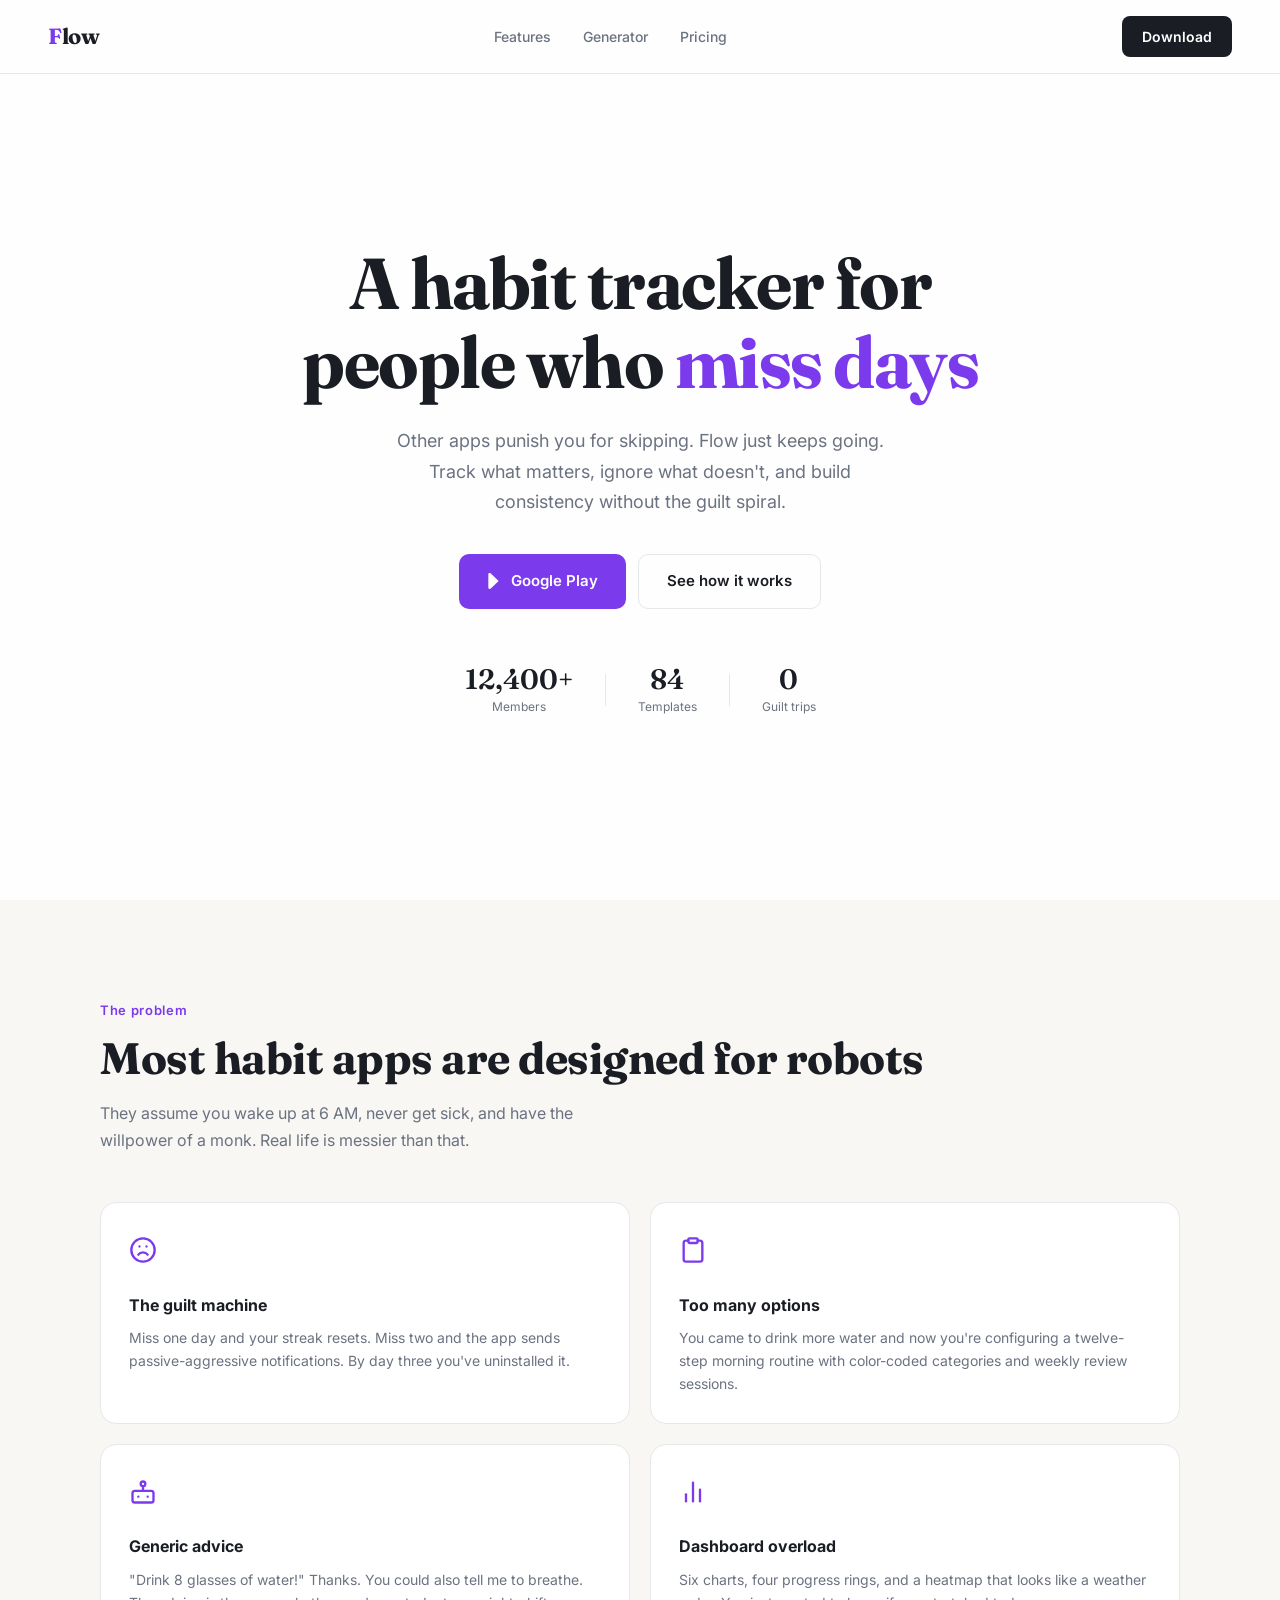
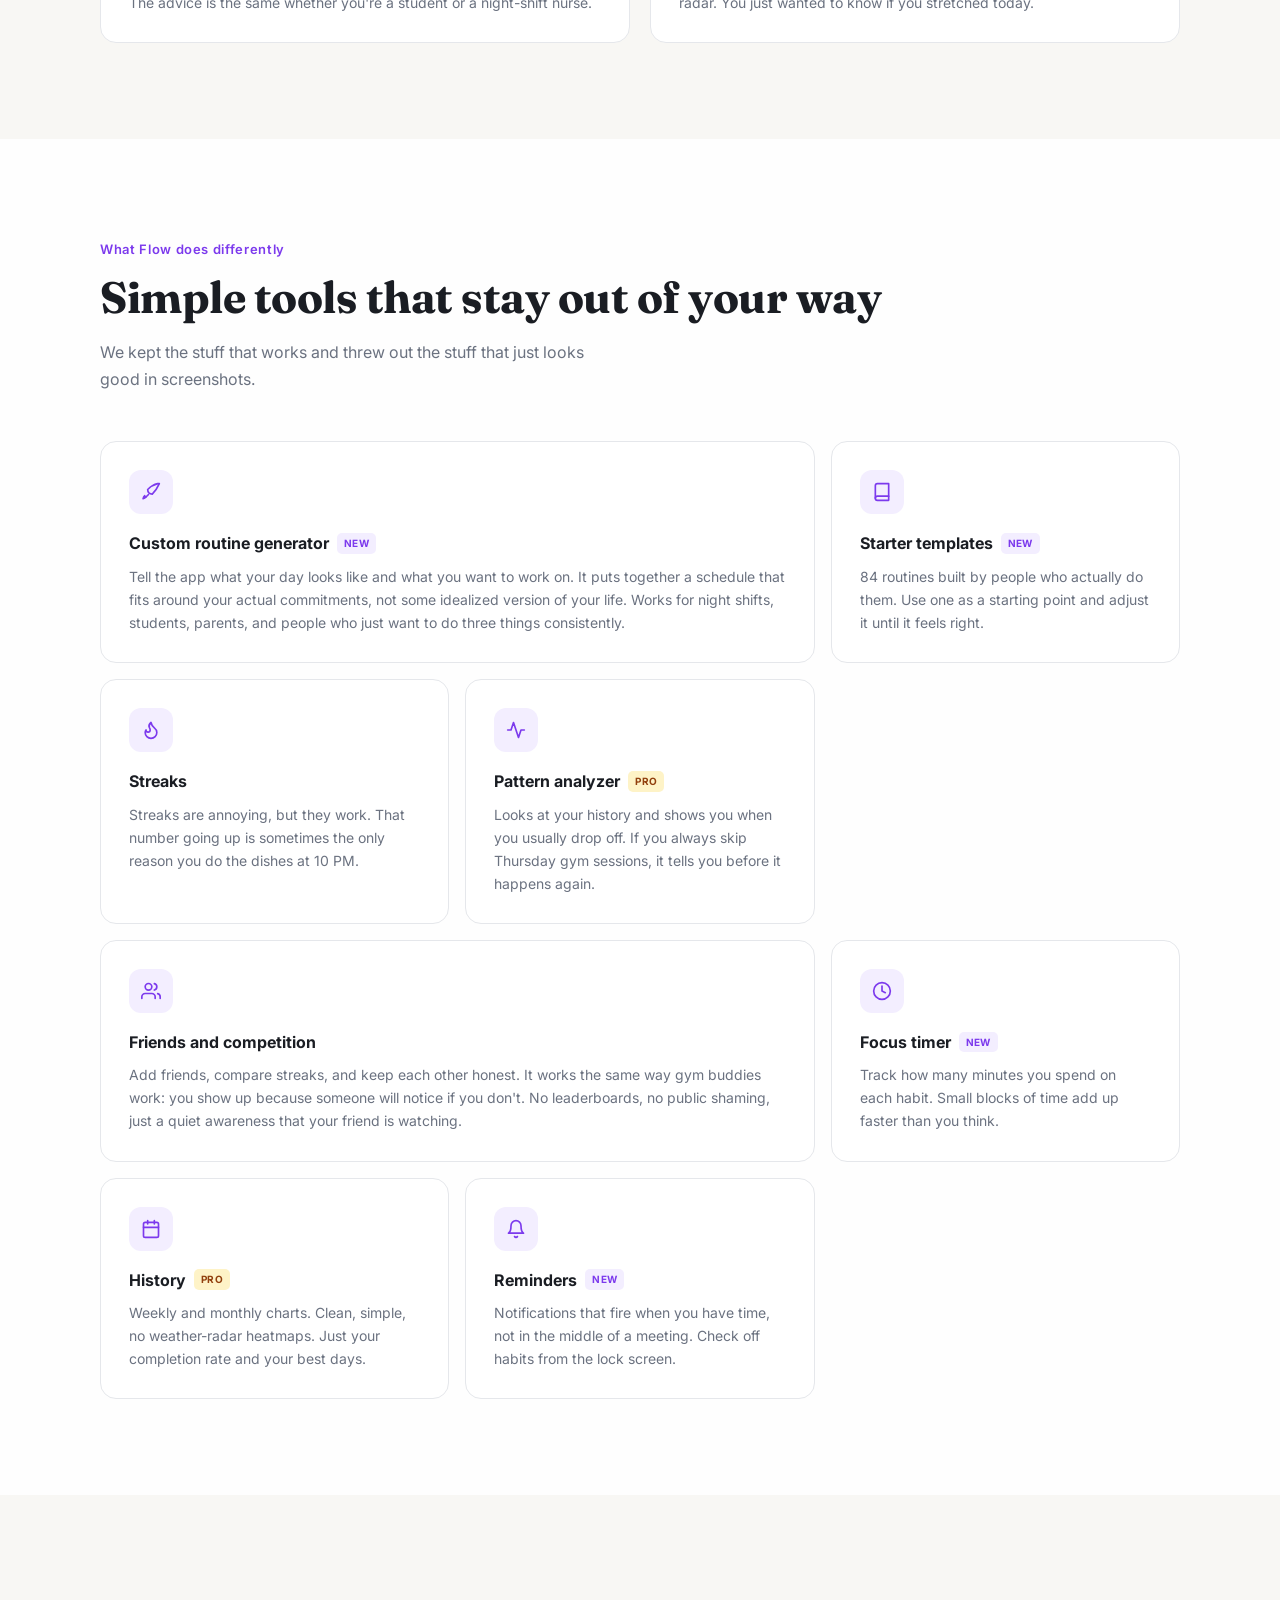
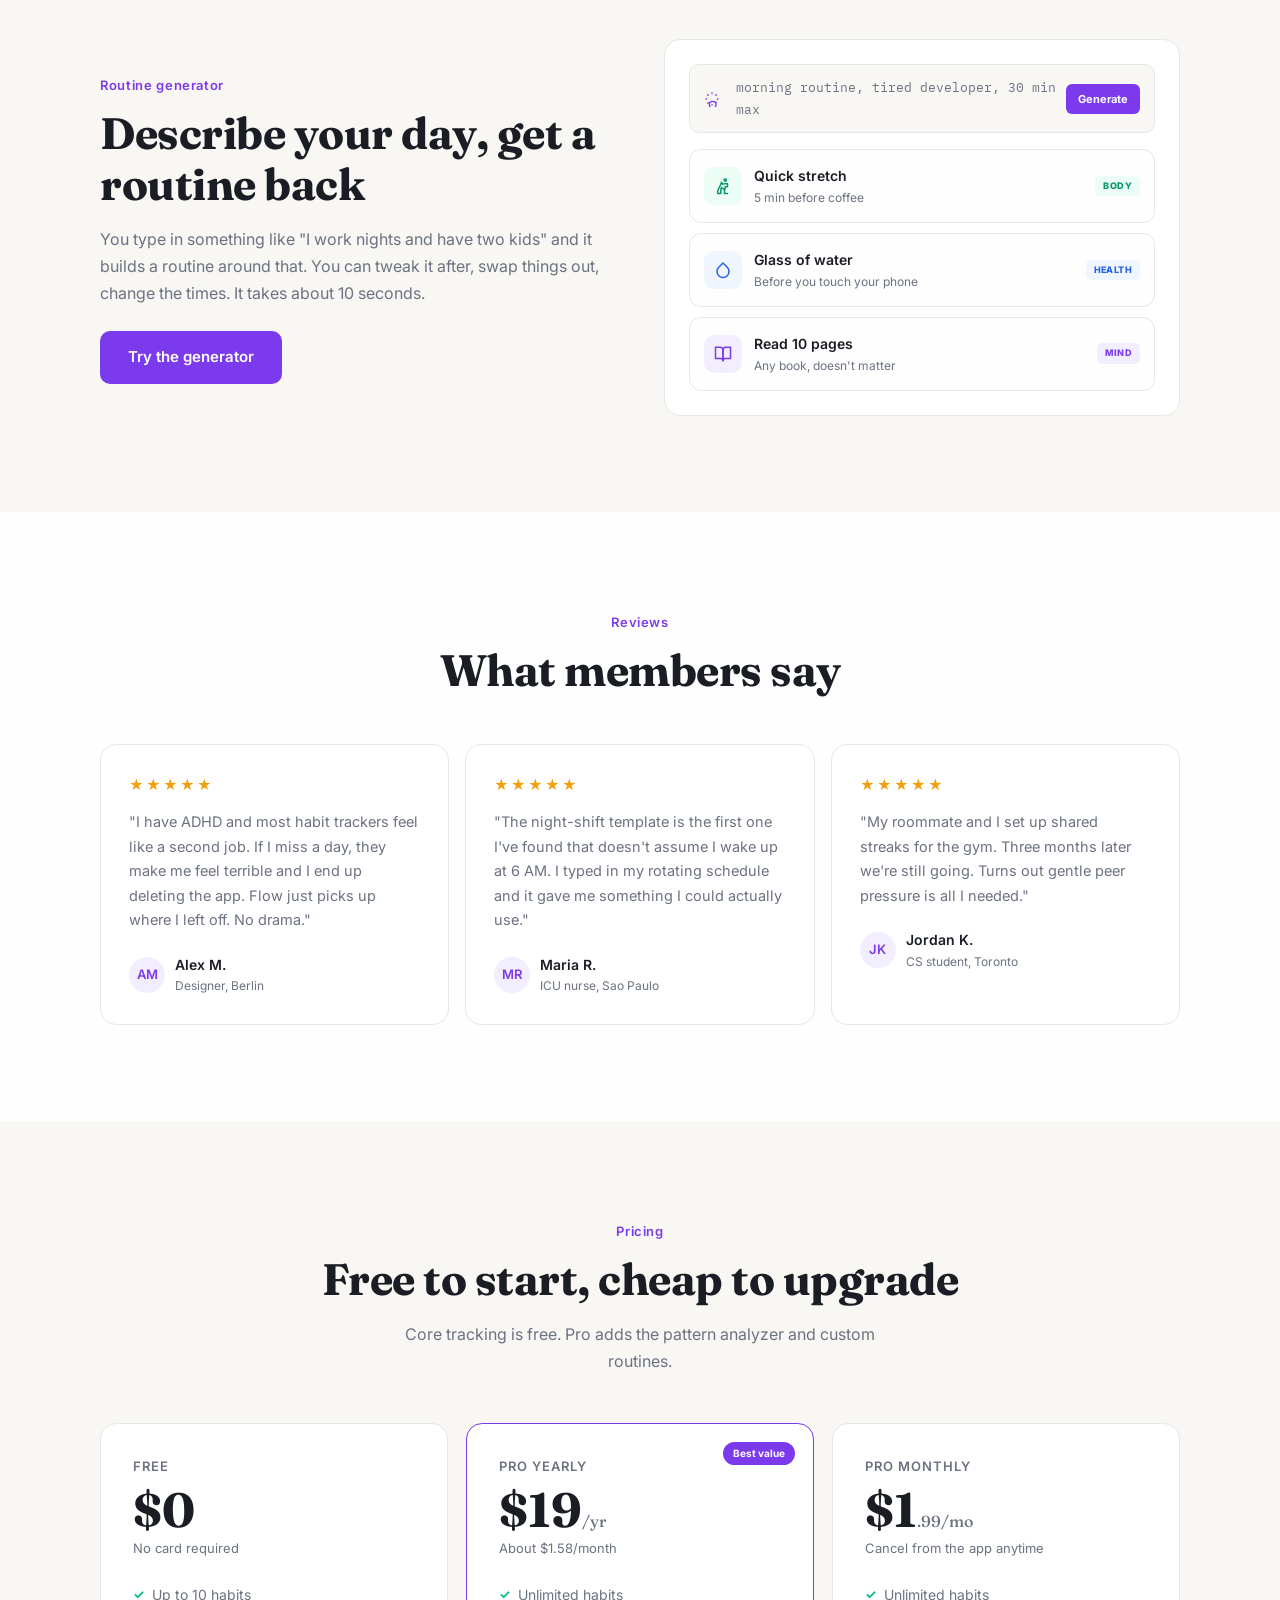
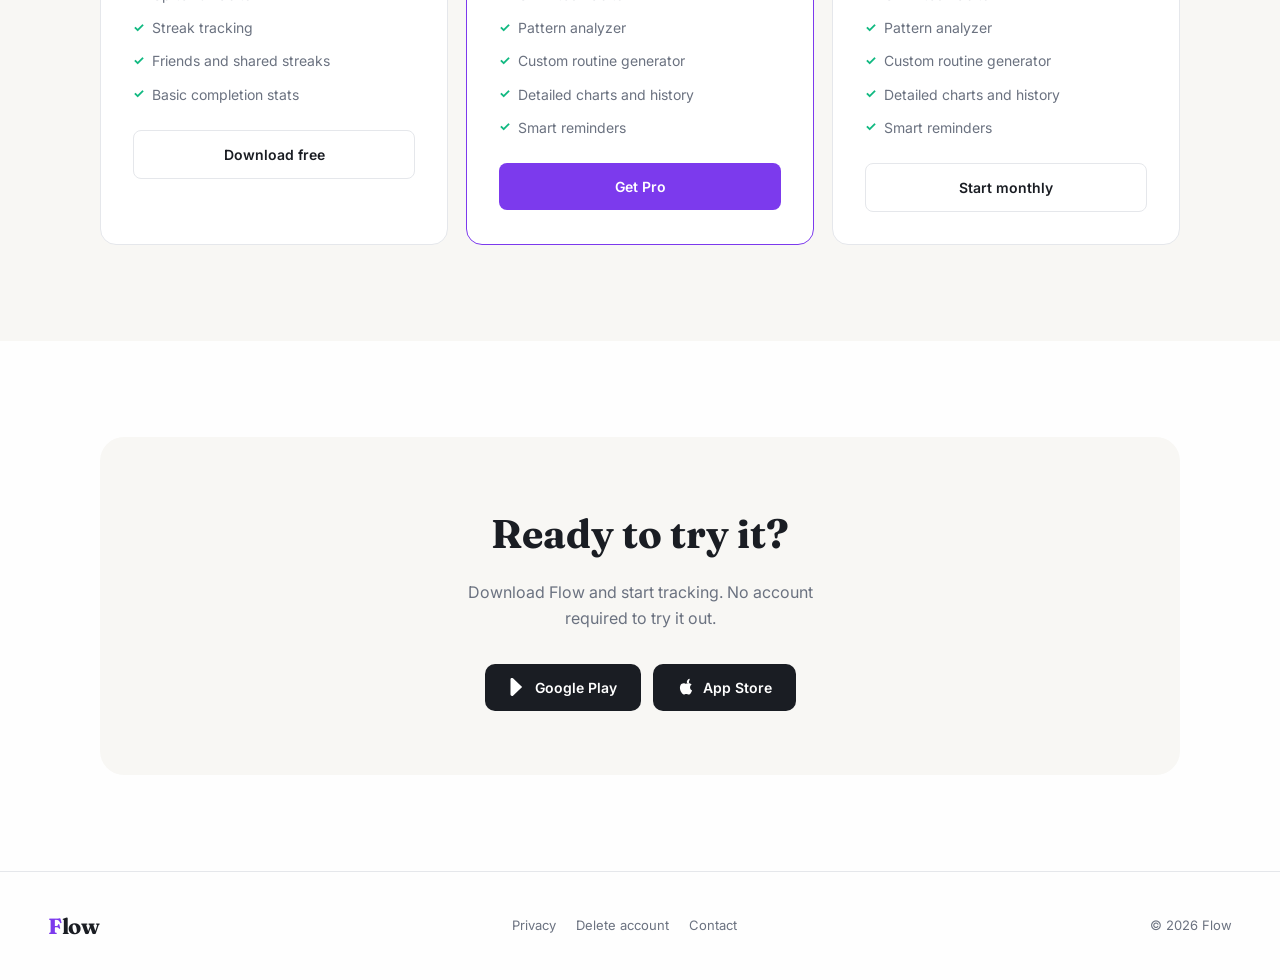
==== commit fcbf64d0: "Before addint new Monthly Recap in website" ====
--- a/HabitTrackerApi/wwwroot/index.html
+++ b/HabitTrackerApi/wwwroot/index.html
@@ -3,1350 +3,390 @@
 <head>
   <meta charset="UTF-8">
   <meta name="viewport" content="width=device-width, initial-scale=1.0">
-  <title>Flow – AI Habit Tracker & Coach</title>
-  <meta name="description" content="Build better habits with an AI Coach. Track progress, compete with friends, and unlock your full potential with Flow.">
+  <title>Flow - Habit tracker for people who miss days</title>
+  <meta name="description" content="A habit tracker that doesn't guilt-trip you. Track what matters, skip what doesn't, and get back on track without the drama.">
   <meta property="og:type" content="website">
-  <meta property="og:title" content="Flow – AI Habit Tracker & Coach">
-  <meta property="og:description" content="Build better habits with an AI Coach. Track progress, compete with friends, and unlock your full potential with Flow.">
+  <meta property="og:title" content="Flow - Habit tracker for people who miss days">
+  <meta property="og:description" content="A habit tracker that doesn't guilt-trip you. Track what matters, skip what doesn't, and get back on track without the drama.">
   <meta property="og:url" content="https://flowtracks.app">
-  <meta property="og:image" content="https://flowtracks.app/og-image.png">
-  <meta name="twitter:card" content="summary_large_image">
-  <meta name="twitter:title" content="Flow – AI Habit Tracker & Coach">
-  <meta name="twitter:description" content="Build better habits with an AI Coach. Track progress, compete with friends, and unlock your full potential with Flow.">
-  <meta name="twitter:image" content="https://flowtracks.app/og-image.png">
-  <link rel="icon" href="data:image/svg+xml,<svg xmlns='http://www.w3.org/2000/svg' viewBox='0 0 100 100'><text y='.9em' font-size='90'>⚡</text></svg>">
+  <link rel="icon" href="data:image/svg+xml,<svg xmlns='http://www.w3.org/2000/svg' viewBox='0 0 24 24' fill='%237C3AED'><path d='M13 2L3 14h9l-1 8 10-12h-9l1-8z'/></svg>">
   <link rel="preconnect" href="https://fonts.googleapis.com">
   <link rel="preconnect" href="https://fonts.gstatic.com" crossorigin>
-  <link href="https://fonts.googleapis.com/css2?family=DM+Sans:ital,wght@0,300;0,400;0,500;0,600;0,700;1,400&family=Fraunces:ital,wght@0,400;0,600;0,700;1,400;1,600&display=swap" rel="stylesheet">
-
-  <style>
-    *, *::before, *::after { box-sizing: border-box; margin: 0; padding: 0; }
-
-    :root {
-      --plum:    #9B2FD4;
-      --plum2:   #6E1FA3;
-      --coral:   #F05A2A;
-      --amber:   #F5A623;
-      --bg:      #0B0E14;
-      --bg2:     #141820;
-      --bg3:     #1C2030;
-      --surface: rgba(28,32,48,0.65);
-      --text:    #F0EEF8;
-      --muted:   #8B8FA6;
-      --soft:    #B8B4CC;
-      --border:  rgba(255,255,255,0.07);
-      --border2: rgba(155,47,212,0.25);
-      --r-card:  20px;
-      --r-btn:   14px;
-    }
-
-    html { scroll-behavior: smooth; }
-
-    body {
-      font-family: 'DM Sans', sans-serif;
-      background: var(--bg);
-      color: var(--text);
-      overflow-x: hidden;
-      line-height: 1.6;
-    }
-
-    /* ─── Noise texture overlay ─── */
-    body::before {
-      content: '';
-      position: fixed;
-      inset: 0;
-      pointer-events: none;
-      z-index: 0;
-      opacity: 0.03;
-      background-image: url("data:image/svg+xml,%3Csvg viewBox='0 0 256 256' xmlns='http://www.w3.org/2000/svg'%3E%3Cfilter id='noise'%3E%3CfeTurbulence type='fractalNoise' baseFrequency='0.9' numOctaves='4' stitchTiles='stitch'/%3E%3C/filter%3E%3Crect width='100%25' height='100%25' filter='url(%23noise)'/%3E%3C/svg%3E");
-    }
-
-    /* ─── NAV ─── */
-    nav {
-      position: fixed;
-      top: 0; left: 0; right: 0;
-      z-index: 200;
-      display: flex;
-      align-items: center;
-      justify-content: space-between;
-      padding: 18px 48px;
-      background: rgba(11,14,20,0.75);
-      backdrop-filter: blur(24px);
-      -webkit-backdrop-filter: blur(24px);
-      border-bottom: 1px solid var(--border);
-    }
-
-    .nav-logo {
-      font-family: 'Fraunces', serif;
-      font-size: 22px;
-      font-weight: 700;
-      background: linear-gradient(120deg, #c26eff, var(--coral));
-      -webkit-background-clip: text;
-      -webkit-text-fill-color: transparent;
-      letter-spacing: -0.5px;
-    }
-
-    .nav-links {
-      display: flex;
-      gap: 32px;
-    }
-
-    .nav-links a {
-      color: var(--soft);
-      text-decoration: none;
-      font-size: 14px;
-      font-weight: 500;
-      letter-spacing: 0.01em;
-      transition: color .2s;
-    }
-
-    .nav-links a:hover { color: #fff; }
-
-    .nav-cta {
-      background: linear-gradient(135deg, var(--plum), var(--plum2));
-      border: none;
-      color: #fff;
-      padding: 10px 22px;
-      border-radius: var(--r-btn);
-      font-size: 14px;
-      font-weight: 600;
-      cursor: pointer;
-      text-decoration: none;
-      transition: opacity .2s, transform .2s;
-      white-space: nowrap;
-    }
-
-    .nav-cta:hover { opacity: 0.88; transform: translateY(-1px); }
-
-    /* Mobile hamburger */
-    .hamburger {
-      display: none;
-      flex-direction: column;
-      gap: 5px;
-      cursor: pointer;
-      padding: 4px;
-    }
-    .hamburger span {
-      display: block;
-      width: 22px;
-      height: 2px;
-      background: var(--soft);
-      border-radius: 2px;
-      transition: all .3s;
-    }
-
-    .mobile-menu {
-      display: none;
-      position: fixed;
-      inset: 0;
-      z-index: 150;
-      background: rgba(11,14,20,0.97);
-      flex-direction: column;
-      align-items: center;
-      justify-content: center;
-      gap: 32px;
-    }
-
-    .mobile-menu.open { display: flex; }
-
-    .mobile-menu a {
-      color: var(--text);
-      text-decoration: none;
-      font-size: 24px;
-      font-weight: 600;
-      font-family: 'Fraunces', serif;
-      transition: color .2s;
-    }
-    .mobile-menu a:hover { color: #c26eff; }
-
-    .mobile-close {
-      position: absolute;
-      top: 24px; right: 28px;
-      font-size: 28px;
-      color: var(--muted);
-      cursor: pointer;
-    }
-
-    /* ─── HERO ─── */
-    .hero {
-      min-height: 100svh;
-      display: flex;
-      flex-direction: column;
-      align-items: center;
-      justify-content: center;
-      text-align: center;
-      padding: 120px 24px 80px;
-      position: relative;
-      overflow: hidden;
-    }
-
-    /* Glow blobs */
-    .blob {
-      position: absolute;
-      border-radius: 50%;
-      filter: blur(90px);
-      pointer-events: none;
-      z-index: 0;
-    }
-    .blob-1 { width: 560px; height: 560px; background: rgba(155,47,212,.15); top: -140px; right: -120px; }
-    .blob-2 { width: 420px; height: 420px; background: rgba(240,90,42,.10); bottom: -60px; left: -80px; }
-    .blob-3 { width: 320px; height: 320px; background: rgba(194,110,255,.12); top: 45%; left: 50%; transform: translateX(-50%); }
-
-    .hero > * { position: relative; z-index: 1; }
-
-    .hero-eyebrow {
-      display: inline-flex;
-      align-items: center;
-      gap: 8px;
-      background: rgba(155,47,212,.12);
-      border: 1px solid rgba(155,47,212,.3);
-      color: #c26eff;
-      padding: 6px 16px;
-      border-radius: 100px;
-      font-size: 13px;
-      font-weight: 600;
-      margin-bottom: 32px;
-      animation: fadeUp .6s ease both;
-    }
-
-    .hero h1 {
-      font-family: 'Fraunces', serif;
-      font-size: clamp(40px, 7vw, 78px);
-      font-weight: 700;
-      line-height: 1.08;
-      letter-spacing: -1.5px;
-      margin-bottom: 28px;
-      animation: fadeUp .6s .1s ease both;
-    }
-
-    .hero h1 em {
-      font-style: italic;
-      background: linear-gradient(120deg, #c26eff, var(--coral));
-      -webkit-background-clip: text;
-      -webkit-text-fill-color: transparent;
-    }
-
-    .hero-sub {
-      font-size: clamp(16px, 2vw, 19px);
-      color: var(--soft);
-      max-width: 520px;
-      line-height: 1.75;
-      margin-bottom: 44px;
-      animation: fadeUp .6s .2s ease both;
-    }
-
-    .hero-btns {
-      display: flex;
-      gap: 14px;
-      justify-content: center;
-      flex-wrap: wrap;
-      animation: fadeUp .6s .3s ease both;
-    }
-
-    .btn-primary {
-      display: inline-flex;
-      align-items: center;
-      gap: 10px;
-      background: linear-gradient(135deg, var(--plum), var(--plum2));
-      color: #fff;
-      padding: 15px 30px;
-      border-radius: var(--r-btn);
-      font-size: 15px;
-      font-weight: 700;
-      text-decoration: none;
-      box-shadow: 0 8px 28px rgba(155,47,212,.35);
-      transition: transform .2s, box-shadow .2s;
-    }
-    .btn-primary:hover { transform: translateY(-2px); box-shadow: 0 14px 38px rgba(155,47,212,.5); }
-
-    .btn-ghost {
-      display: inline-flex;
-      align-items: center;
-      gap: 8px;
-      background: rgba(255,255,255,.05);
-      border: 1px solid var(--border);
-      color: var(--soft);
-      padding: 15px 26px;
-      border-radius: var(--r-btn);
-      font-size: 15px;
-      font-weight: 600;
-      text-decoration: none;
-      transition: background .2s, color .2s;
-    }
-    .btn-ghost:hover { background: rgba(255,255,255,.09); color: #fff; }
-
-    /* Social proof strip */
-    .social-proof {
-      margin-top: 60px;
-      display: flex;
-      align-items: center;
-      justify-content: center;
-      gap: 36px;
-      flex-wrap: wrap;
-      animation: fadeUp .6s .4s ease both;
-    }
-
-    .proof-item {
-      display: flex;
-      flex-direction: column;
-      align-items: center;
-      gap: 4px;
-    }
-
-    .proof-num {
-      font-family: 'Fraunces', serif;
-      font-size: 30px;
-      font-weight: 600;
-      background: linear-gradient(120deg, #c26eff, var(--coral));
-      -webkit-background-clip: text;
-      -webkit-text-fill-color: transparent;
-      line-height: 1;
-    }
-
-    .proof-label {
-      font-size: 12px;
-      color: var(--muted);
-      letter-spacing: 0.03em;
-    }
-
-    .proof-divider {
-      width: 1px;
-      height: 36px;
-      background: var(--border);
-    }
-
-    /* ─── SECTION UTILS ─── */
-    section { padding: 96px 24px; }
-    .container { max-width: 1080px; margin: 0 auto; }
-
-    .section-tag {
-      display: inline-block;
-      color: #c26eff;
-      font-size: 12px;
-      font-weight: 700;
-      letter-spacing: 2.5px;
-      text-transform: uppercase;
-      margin-bottom: 14px;
-    }
-
-    .section-title {
-      font-family: 'Fraunces', serif;
-      font-size: clamp(30px, 4vw, 50px);
-      font-weight: 700;
-      line-height: 1.12;
-      letter-spacing: -0.5px;
-      margin-bottom: 18px;
-    }
-
-    .section-body {
-      color: var(--soft);
-      font-size: 17px;
-      line-height: 1.75;
-      max-width: 520px;
-    }
-
-    /* ─── FEATURES ─── */
-    .features-grid {
-      display: grid;
-      grid-template-columns: repeat(3, 1fr);
-      gap: 18px;
-      margin-top: 60px;
-    }
-
-    .feat-card {
-      background: var(--surface);
-      backdrop-filter: blur(14px);
-      border: 1px solid var(--border);
-      border-radius: var(--r-card);
-      padding: 28px;
-      position: relative;
-      overflow: hidden;
-      transition: border-color .3s, transform .3s, box-shadow .3s;
-    }
-
-    .feat-card::after {
-      content: '';
-      position: absolute;
-      top: 0; left: 0; right: 0;
-      height: 1px;
-      background: linear-gradient(90deg, transparent, rgba(155,47,212,.6), transparent);
-      opacity: 0;
-      transition: opacity .3s;
-    }
-
-    .feat-card:hover {
-      border-color: var(--border2);
-      transform: translateY(-5px);
-      box-shadow: 0 16px 36px rgba(155,47,212,.12);
-    }
-
-    .feat-card:hover::after { opacity: 1; }
-
-    .feat-icon {
-      width: 50px;
-      height: 50px;
-      border-radius: 14px;
-      display: flex;
-      align-items: center;
-      justify-content: center;
-      font-size: 22px;
-      margin-bottom: 18px;
-      background: linear-gradient(135deg, rgba(155,47,212,.18), rgba(110,31,163,.08));
-      border: 1px solid rgba(155,47,212,.2);
-    }
-
-    .feat-card h3 {
-      font-size: 17px;
-      font-weight: 700;
-      margin-bottom: 10px;
-      display: flex;
-      align-items: center;
-      gap: 8px;
-      flex-wrap: wrap;
-    }
-
-    .feat-card p {
-      color: var(--muted);
-      font-size: 14px;
-      line-height: 1.72;
-    }
-
-    .badge {
-      display: inline-block;
-      font-size: 9px;
-      font-weight: 800;
-      padding: 2px 7px;
-      border-radius: 6px;
-      letter-spacing: 0.5px;
-      text-transform: uppercase;
-    }
-    .badge-new { background: linear-gradient(135deg, var(--plum), var(--plum2)); color: #fff; }
-    .badge-pro { background: rgba(240,90,42,.15); border: 1px solid rgba(240,90,42,.4); color: var(--coral); }
-
-    /* ─── AI SECTION ─── */
-    .ai-wrap {
-      background: rgba(20,24,32,0.5);
-      border: 1px solid rgba(155,47,212,.18);
-      border-radius: 28px;
-      padding: 60px;
-      display: grid;
-      grid-template-columns: 1fr 1.15fr;
-      gap: 56px;
-      align-items: center;
-      backdrop-filter: blur(20px);
-      box-shadow: 0 24px 60px rgba(0,0,0,.35);
-      overflow: hidden;
-      width: 100%;
-    }
-
-    /* Chat mockup */
-    .ai-chat { display: flex; flex-direction: column; gap: 14px; }
-
-    .bubble {
-      padding: 13px 17px;
-      border-radius: 16px;
-      font-size: 13.5px;
-      line-height: 1.6;
-      max-width: 88%;
-    }
-    .bubble.ai {
-      background: rgba(155,47,212,.14);
-      border: 1px solid rgba(155,47,212,.22);
-      align-self: flex-start;
-      border-bottom-left-radius: 4px;
-    }
-    .bubble.user {
-      background: var(--bg3);
-      border: 1px solid var(--border);
-      align-self: flex-end;
-      border-bottom-right-radius: 4px;
-    }
-    .bubble .sender {
-      font-size: 10px;
-      font-weight: 800;
-      color: #c26eff;
-      letter-spacing: 0.05em;
-      margin-bottom: 5px;
-      text-transform: uppercase;
-    }
-
-    /* Habit cards inside AI section */
-    .habit-cards { display: flex; flex-direction: column; gap: 11px; width: 100%; min-width: 0; }
-
-    .habit-card { width: 100%; min-width: 0;
-    
-      background: rgba(22,26,34,0.85);
-      border-radius: 14px;
-      padding: 16px;
-      display: flex;
-      align-items: center;
-      justify-content: space-between;
-      transition: transform .25s, box-shadow .25s;
-    }
-    .habit-card:hover { transform: translateY(-3px); box-shadow: 0 10px 24px rgba(0,0,0,.25); }
-
-    .habit-left { display: flex; align-items: center; gap: 14px; }
-    .habit-emoji {
-      width: 40px; height: 40px;
-      border-radius: 12px;
-      display: flex; align-items: center; justify-content: center;
-      font-size: 18px;
-    }
-    .habit-name { font-size: 14px; font-weight: 700; margin-bottom: 2px; }
-    .habit-meta { font-size: 11px; color: var(--muted); }
-
-    .habit-tag {
-      font-size: 9px;
-      font-weight: 800;
-      padding: 3px 8px;
-      border-radius: 6px;
-      letter-spacing: 0.5px;
-      text-transform: uppercase;
-    }
-
-    /* Prompt bar */
-    .prompt-bar {
-      background: rgba(10,13,19,0.8);
-      border: 1px solid rgba(255,255,255,.07);
-      border-radius: 14px;
-      padding: 15px 18px;
-      display: flex;
-      align-items: center;
-      justify-content: space-between;
-      gap: 12px;
-      position: relative;
-      overflow: hidden;
-      margin-bottom: 16px;
-      box-shadow: 0 8px 28px rgba(0,0,0,.4);
-    }
-    .prompt-bar::after {
-      content: '';
-      position: absolute;
-      bottom: 0; left: 0; right: 0;
-      height: 2px;
-      background: linear-gradient(90deg, var(--plum), var(--coral));
-    }
-    .prompt-text {
-      font-size: 13px;
-      color: #ddd;
-      font-family: 'DM Mono', monospace;
-      white-space: nowrap;
-      min-width: 0;
-      flex: 1;
-      overflow: hidden;
-      border-right: 2px solid var(--plum);
-      animation: typing 3.5s steps(40) infinite;
-    }
-    .prompt-btn {
-      background: linear-gradient(135deg, var(--plum), var(--plum2));
-      color: #fff;
-      font-size: 11px;
-      font-weight: 700;
-      padding: 7px 13px;
-      border-radius: 8px;
-      white-space: nowrap;
-      flex-shrink: 0;
-    }
-
-    /* ─── TESTIMONIALS ─── */
-    .testimonials {
-      display: grid;
-      grid-template-columns: repeat(3, 1fr);
-      gap: 20px;
-      margin-top: 56px;
-    }
-
-    .testi-card {
-      background: var(--surface);
-      border: 1px solid var(--border);
-      border-radius: var(--r-card);
-      padding: 28px;
-      backdrop-filter: blur(12px);
-      transition: border-color .3s, transform .3s;
-    }
-    .testi-card:hover { border-color: var(--border2); transform: translateY(-4px); }
-
-    .testi-stars {
-      color: var(--amber);
-      font-size: 14px;
-      letter-spacing: 2px;
-      margin-bottom: 14px;
-    }
-
-    .testi-text {
-      color: var(--soft);
-      font-size: 14.5px;
-      line-height: 1.72;
-      margin-bottom: 20px;
-      font-style: italic;
-    }
-
-    .testi-author {
-      display: flex;
-      align-items: center;
-      gap: 12px;
-    }
-
-    .avatar {
-      width: 38px; height: 38px;
-      border-radius: 50%;
-      display: flex; align-items: center; justify-content: center;
-      font-size: 16px;
-      flex-shrink: 0;
-    }
-
-    .author-name { font-size: 14px; font-weight: 700; }
-    .author-role { font-size: 12px; color: var(--muted); }
-
-    /* ─── PRICING ─── */
-    .pricing-grid {
-      display: grid;
-      grid-template-columns: repeat(3, 1fr);
-      gap: 22px;
-      margin-top: 56px;
-    }
-
-    .plan-card {
-      background: var(--bg2);
-      border: 1px solid var(--border);
-      border-radius: 24px;
-      padding: 34px;
-      position: relative;
-      transition: border-color .3s, transform .3s;
-    }
-    .plan-card:hover { transform: translateY(-4px); }
-
-    .plan-card.featured {
-      background: linear-gradient(150deg, rgba(155,47,212,.14), rgba(110,31,163,.08));
-      border-color: rgba(155,47,212,.4);
-      box-shadow: 0 0 0 1px rgba(155,47,212,.1), 0 20px 50px rgba(155,47,212,.12);
-    }
-
-    .plan-pill {
-      position: absolute;
-      top: 22px; right: 22px;
-      background: linear-gradient(135deg, var(--plum), var(--plum2));
-      color: #fff;
-      font-size: 10px;
-      font-weight: 800;
-      padding: 4px 12px;
-      border-radius: 100px;
-      letter-spacing: 0.5px;
-    }
-
-    .plan-label {
-      font-size: 13px;
-      font-weight: 600;
-      color: var(--muted);
-      text-transform: uppercase;
-      letter-spacing: 1.5px;
-      margin-bottom: 8px;
-    }
-
-    .plan-price {
-      font-family: 'Fraunces', serif;
-      font-size: 52px;
-      font-weight: 700;
-      line-height: 1;
-      margin-bottom: 4px;
-      letter-spacing: -1px;
-    }
-    .plan-price sub {
-      font-size: 18px;
-      font-weight: 600;
-      color: var(--muted);
-      vertical-align: baseline;
-      letter-spacing: 0;
-    }
-
-    .plan-period {
-      color: var(--muted);
-      font-size: 13px;
-      margin-bottom: 28px;
-    }
-
-    .plan-features {
-      list-style: none;
-      display: flex;
-      flex-direction: column;
-      gap: 11px;
-      margin-bottom: 28px;
-    }
-    .plan-features li {
-      display: flex;
-      align-items: center;
-      gap: 10px;
-      font-size: 14px;
-      color: var(--soft);
-    }
-    .plan-features li::before {
-      content: '✓';
-      color: #c26eff;
-      font-weight: 800;
-      flex-shrink: 0;
-    }
-
-    .plan-btn {
-      display: block;
-      text-align: center;
-      padding: 13px;
-      border-radius: 12px;
-      font-size: 14px;
-      font-weight: 700;
-      text-decoration: none;
-      transition: all .2s;
-    }
-    .plan-btn.outline {
-      border: 1px solid var(--border);
-      color: var(--soft);
-    }
-    .plan-btn.outline:hover { background: rgba(255,255,255,.05); color: #fff; }
-    .plan-btn.fill {
-      background: linear-gradient(135deg, var(--plum), var(--plum2));
-      color: #fff;
-      box-shadow: 0 6px 22px rgba(155,47,212,.32);
-    }
-    .plan-btn.fill:hover { box-shadow: 0 10px 30px rgba(155,47,212,.5); transform: translateY(-1px); }
-
-    /* ─── DOWNLOAD CTA ─── */
-    .download-cta {
-      background: linear-gradient(135deg, var(--plum), var(--coral));
-      border-radius: 28px;
-      padding: 72px 56px;
-      text-align: center;
-      position: relative;
-      overflow: hidden;
-    }
-    .download-cta::before {
-      content: '';
-      position: absolute;
-      inset: 0;
-      background: url("data:image/svg+xml,%3Csvg viewBox='0 0 256 256' xmlns='http://www.w3.org/2000/svg'%3E%3Cfilter id='n'%3E%3CfeTurbulence type='fractalNoise' baseFrequency='0.8' numOctaves='4' stitchTiles='stitch'/%3E%3C/filter%3E%3Crect width='100%25' height='100%25' filter='url(%23n)'/%3E%3C/svg%3E");
-      opacity: 0.04;
-      pointer-events: none;
-    }
-
-    .download-cta h2 {
-      font-family: 'Fraunces', serif;
-      font-size: clamp(28px, 4vw, 50px);
-      font-weight: 700;
-      margin-bottom: 14px;
-      letter-spacing: -0.5px;
-      position: relative;
-    }
-
-    .download-cta p {
-      font-size: 17px;
-      opacity: .88;
-      margin-bottom: 40px;
-      max-width: 440px;
-      margin-left: auto;
-      margin-right: auto;
-      position: relative;
-    }
-
-    .store-btns {
-      display: flex;
-      gap: 14px;
-      justify-content: center;
-      flex-wrap: wrap;
-      position: relative;
-    }
-
-    .store-btn {
-      display: inline-flex;
-      align-items: center;
-      gap: 10px;
-      background: rgba(0,0,0,.28);
-      border: 1px solid rgba(255,255,255,.22);
-      color: #fff;
-      padding: 13px 26px;
-      border-radius: 14px;
-      text-decoration: none;
-      font-size: 15px;
-      font-weight: 600;
-      transition: background .2s;
-      backdrop-filter: blur(10px);
-    }
-    .store-btn:hover { background: rgba(0,0,0,.42); }
-
-    /* ─── FOOTER ─── */
-    footer {
-      padding: 44px 48px;
-      border-top: 1px solid var(--border);
-      display: flex;
-      justify-content: space-between;
-      align-items: center;
-      flex-wrap: wrap;
-      gap: 20px;
-      color: var(--muted);
-      font-size: 14px;
-    }
-
-    footer a { color: var(--muted); text-decoration: none; transition: color .2s; }
-    footer a:hover { color: #fff; }
-
-    .footer-links { display: flex; gap: 24px; }
-
-    /* ─── AI MOBILE / DESKTOP VISIBILITY ─── */
-    .ai-mobile { display: none; }
-    .ai-desktop { display: grid; }
-
-    /* ─── PHONE MOCKUP ─── */
-    .ai-phone {
-      width: 100%;
-      max-width: 320px;
-      margin: 28px auto 0;
-      background: #0d1018;
-      border-radius: 36px;
-      border: 2px solid rgba(155,47,212,.35);
-      box-shadow: 0 0 0 6px rgba(155,47,212,.07), 0 24px 48px rgba(0,0,0,.5);
-      overflow: hidden;
-      position: relative;
-    }
-
-    .phone-notch {
-      width: 90px;
-      height: 22px;
-      background: #0d1018;
-      border-radius: 0 0 16px 16px;
-      margin: 0 auto;
-      position: relative;
-      z-index: 2;
-      border-bottom: 1px solid rgba(255,255,255,.06);
-    }
-
-    .phone-screen {
-      padding: 14px 16px 24px;
-    }
-
-    .phone-prompt {
-      display: flex;
-      align-items: center;
-      gap: 10px;
-      background: rgba(10,13,19,.9);
-      border: 1px solid rgba(255,255,255,.07);
-      border-radius: 12px;
-      padding: 11px 14px;
-      margin-bottom: 14px;
-      position: relative;
-      overflow: hidden;
-    }
-    .phone-prompt::after {
-      content: '';
-      position: absolute;
-      bottom: 0; left: 0; right: 0;
-      height: 2px;
-      background: linear-gradient(90deg, var(--plum), var(--coral));
-    }
-    .phone-prompt-text {
-      font-size: 11.5px;
-      color: #ccc;
-      font-family: monospace;
-      white-space: nowrap;
-      overflow: hidden;
-      border-right: 1.5px solid var(--plum);
-      animation: typing 3.5s steps(38) infinite;
-      flex: 1;
-      min-width: 0;
-    }
-
-    .phone-cards { display: flex; flex-direction: column; gap: 10px; }
-
-    .phone-card {
-      background: rgba(22,26,34,.9);
-      border: 1px solid;
-      border-radius: 12px;
-      padding: 12px 13px;
-      display: flex;
-      align-items: center;
-      justify-content: space-between;
-      gap: 8px;
-    }
-
-    .phone-card-left {
-      display: flex;
-      align-items: center;
-      gap: 10px;
-      min-width: 0;
-      flex: 1;
-    }
-
-    .phone-emoji {
-      width: 34px;
-      height: 34px;
-      border-radius: 10px;
-      display: flex;
-      align-items: center;
-      justify-content: center;
-      font-size: 16px;
-      flex-shrink: 0;
-    }
-
-    .phone-card-name {
-      font-size: 13px;
-      font-weight: 700;
-      white-space: nowrap;
-      overflow: hidden;
-      text-overflow: ellipsis;
-    }
-
-    .phone-card-meta {
-      font-size: 10.5px;
-      color: var(--muted);
-      margin-top: 1px;
-    }
-
-    .phone-tag {
-      font-size: 8px;
-      font-weight: 800;
-      padding: 3px 7px;
-      border-radius: 6px;
-      border: 1px solid;
-      letter-spacing: 0.5px;
-      text-transform: uppercase;
-      flex-shrink: 0;
-    }
-
-    /* ─── ANIMATIONS ─── */
-    @keyframes fadeUp {
-      from { opacity: 0; transform: translateY(28px); }
-      to   { opacity: 1; transform: translateY(0); }
-    }
-
-    @keyframes typing {
-      0%   { width: 0 }
-      60%  { width: 100% }
-      80%  { width: 100% }
-      100% { width: 0 }
-    }
-
-    @keyframes cardIn {
-      from { opacity: 0; transform: translateY(18px) scale(.98); }
-      to   { opacity: 1; transform: translateY(0) scale(1); }
-    }
-
-    .reveal {
-      opacity: 0;
-      transform: translateY(36px);
-      transition: opacity .7s ease, transform .7s ease;
-    }
-    .reveal.visible { opacity: 1; transform: translateY(0); }
-
-    /* ─── RESPONSIVE / MOBILE ─── */
-    @media (max-width: 900px) {
-      .features-grid { grid-template-columns: repeat(2, 1fr); }
-      .testimonials { grid-template-columns: repeat(2, 1fr); }
-      .pricing-grid { grid-template-columns: 1fr; }
-      .ai-wrap { grid-template-columns: 1fr; padding: 36px 28px; gap: 36px; }
-    }
-
-    @media (max-width: 640px) {
-      nav { padding: 16px 20px; }
-      .nav-links { display: none; }
-      .hamburger { display: flex; }
-      .nav-cta { display: none; } /* show in mobile menu instead */
-
-      .ai-wrap { overflow: hidden; padding: 24px 18px; }
-      .prompt-bar { padding: 11px 13px; gap: 8px; width: 100%; box-sizing: border-box; }
-      .prompt-text { font-size: 11px; }
-      .prompt-btn { font-size: 10px; padding: 5px 9px; }
-      .habit-card { width: 100%; min-width: 0; padding: 11px 13px; box-sizing: border-box; }
-      .habit-left { gap: 10px; min-width: 0; flex: 1; }
-      .habit-emoji { width: 34px; height: 34px; font-size: 16px; flex-shrink: 0; }
-      .habit-name { font-size: 13px; white-space: nowrap; overflow: hidden; text-overflow: ellipsis; }
-      .habit-tag { font-size: 8px; padding: 3px 6px; white-space: nowrap; flex-shrink: 0; }
-
-      .hero { padding: 100px 20px 60px; }
-      .hero h1 { letter-spacing: -1px; }
-      .hero-sub { font-size: 16px; }
-
-      .hero-btns { flex-direction: column; align-items: stretch; }
-      .btn-primary, .btn-ghost { justify-content: center; }
-
-      .social-proof { gap: 20px; }
-      .proof-divider { display: none; }
-
-      section { padding: 72px 20px; }
-
-      .features-grid { grid-template-columns: 1fr; gap: 14px; }
-
-      .testimonials { grid-template-columns: 1fr; }
-
-      .ai-wrap { padding: 28px 20px; gap: 28px; }
-      .prompt-text { font-size: 12px; }
-
-      .pricing-grid { grid-template-columns: 1fr; }
-      .plan-card.featured { order: -1; }
-
-      #ai { overflow: hidden; }
-      .ai-desktop { display: none !important; }
-      .ai-mobile { display: block; }
-      .download-cta { padding: 52px 24px; border-radius: 20px; }
-      .store-btns { flex-direction: column; align-items: center; }
-      .store-btn { width: 100%; max-width: 280px; justify-content: center; }
-
-      footer { flex-direction: column; text-align: center; padding: 36px 20px; gap: 14px; }
-      .footer-links { flex-wrap: wrap; justify-content: center; gap: 16px; }
-    }
-
-    @media (max-width: 400px) {
-      .hero h1 { font-size: 34px; }
-    }
-  </style>
+  <link href="https://fonts.googleapis.com/css2?family=Inter:wght@400;500;600;700&family=Fraunces:ital,wght@0,400;0,600;0,700;1,400&family=IBM+Plex+Mono:wght@400;500&display=swap" rel="stylesheet">
+  <link rel="stylesheet" href="./style.css">
 </head>
 <body>
 
-<!-- ─── NAV ─── -->
+<!-- NAV -->
 <nav>
-  <div class="nav-logo">⚡ Flow</div>
+  <a href="/" class="nav-logo"><span>F</span>low</a>
   <div class="nav-links">
     <a href="#features">Features</a>
-    <a href="#ai">AI Magic</a>
+    <a href="#generator">Generator</a>
     <a href="#pricing">Pricing</a>
   </div>
-  <a href="#download" class="nav-cta">Download Free →</a>
+  <a href="#download" class="nav-cta">Download</a>
   <div class="hamburger" id="hamburger" aria-label="Open menu">
     <span></span><span></span><span></span>
   </div>
 </nav>
 
-<!-- Mobile Menu -->
 <div class="mobile-menu" id="mobileMenu">
-  <div class="mobile-close" id="mobileClose">✕</div>
+  <div class="mobile-close" id="mobileClose">&#x2715;</div>
   <a href="#features" class="mobile-link">Features</a>
-  <a href="#ai" class="mobile-link">AI Magic</a>
+  <a href="#generator" class="mobile-link">Generator</a>
   <a href="#pricing" class="mobile-link">Pricing</a>
-  <a href="#download" class="mobile-link" style="color:#c26eff">Download Free →</a>
+  <a href="#download" class="mobile-link">Download</a>
 </div>
 
-<!-- ─── HERO ─── -->
+<!-- HERO -->
 <section class="hero">
-  <div class="blob blob-1"></div>
-  <div class="blob blob-2"></div>
-  <div class="blob blob-3"></div>
-
-  <div class="hero-eyebrow">✨ Version 1.2 — AI Routine Generator is here</div>
-
-  <h1>The habit coach that<br><em>actually gets you</em></h1>
-
-  <p class="hero-sub">No guilt trips. No overwhelm. Flow meets you where you are — then helps you quietly become the person you want to be, one small win at a time.</p>
-
+  <div class="hero-grid-bg"></div>
+  <h1>A habit tracker for people who <span class="highlight">miss days</span></h1>
+  <p class="hero-sub">Other apps punish you for skipping. Flow just keeps going. Track what matters, ignore what doesn't, and build consistency without the guilt spiral.</p>
   <div class="hero-btns">
     <a href="https://play.google.com/store/apps/details?id=com.codex.flow" class="btn-primary">
-      <svg width="18" height="18" fill="currentColor" viewBox="0 0 24 24"><path d="M3.18 23.76a2 2 0 0 0 2.16-.18L17.5 12 5.34.42A2 2 0 0 0 2 2.18v19.64a2 2 0 0 0 1.18 1.94z"/></svg>
+      <svg width="16" height="16" fill="currentColor" viewBox="0 0 24 24"><path d="M3.18 23.76a2 2 0 0 0 2.16-.18L17.5 12 5.34.42A2 2 0 0 0 2 2.18v19.64a2 2 0 0 0 1.18 1.94z"/></svg>
       Google Play
     </a>
-    <a href="https://apps.apple.com/app/flow-ai-habit-tracker/id6400000000" class="btn-primary" style="background:rgba(255,255,255,.06);border:1px solid var(--border);box-shadow:none;">
-      <svg width="18" height="18" fill="currentColor" viewBox="0 0 24 24"><path d="M18.71 19.5c-.83 1.24-1.71 2.45-3.05 2.47-1.34.03-1.77-.79-3.29-.79-1.53 0-2 .77-3.27.82-1.31.05-2.3-1.32-3.14-2.53C4.25 17 2.94 12.45 4.7 9.39c.87-1.52 2.43-2.48 4.12-2.51 1.28-.02 2.5.87 3.29.87.78 0 2.26-1.07 3.81-.91.65.03 2.47.26 3.64 1.98-.09.06-2.17 1.28-2.15 3.81.03 3.02 2.65 4.03 2.68 4.04-.03.07-.42 1.44-1.38 2.83M15.97 4.17c.66-.81 1.11-1.93.99-3.06-.96.04-2.13.64-2.82 1.45-.6.7-1.13 1.84-.99 2.94.1.8 1.16 2.05.82 1.67-.1.08 1.34-.12 2-1"/></svg>
-      App Store
-    </a>
-    <a href="#features" class="btn-ghost">See how it works ↓</a>
-  </div>
-
+    <a href="#features" class="btn-secondary">See how it works</a>
+  </div>
   <div class="social-proof">
     <div class="proof-item">
-      <span class="proof-num">10k+</span>
-      <span class="proof-label">Active users</span>
+      <div class="proof-num">12,400+</div>
+      <div class="proof-label">Members</div>
     </div>
     <div class="proof-divider"></div>
     <div class="proof-item">
-      <span class="proof-num">4.8★</span>
-      <span class="proof-label">App rating</span>
+      <div class="proof-num">84</div>
+      <div class="proof-label">Templates</div>
     </div>
     <div class="proof-divider"></div>
     <div class="proof-item">
-      <span class="proof-num">100+</span>
-      <span class="proof-label">Expert templates</span>
-    </div>
-    <div class="proof-divider"></div>
-    <div class="proof-item">
-      <span class="proof-num">∞</span>
-      <span class="proof-label">Possible streaks</span>
-    </div>
-  </div>
-</section>
-
-<!-- ─── FEATURES ─── -->
+      <div class="proof-num">0</div>
+      <div class="proof-label">Guilt trips</div>
+    </div>
+  </div>
+</section>
+
+<!-- PROBLEM -->
+<section class="section-warm">
+  <div class="container">
+    <div class="reveal">
+      <div class="section-tag">The problem</div>
+      <h2 class="section-title">Most habit apps are designed for robots</h2>
+      <p class="section-desc">They assume you wake up at 6 AM, never get sick, and have the willpower of a monk. Real life is messier than that.</p>
+    </div>
+    <div class="problem-grid">
+      <div class="problem-card reveal">
+        <span class="icon">
+          <svg xmlns="http://www.w3.org/2000/svg" width="28" height="28" viewBox="0 0 24 24" fill="none" stroke="var(--accent)" stroke-width="2" stroke-linecap="round" stroke-linejoin="round">
+            <circle cx="12" cy="12" r="10"></circle>
+            <path d="M16 16s-1.5-2-4-2-4 2-4 2"></path>
+            <line x1="9" y1="9" x2="9.01" y2="9"></line>
+            <line x1="15" y1="9" x2="15.01" y2="9"></line>
+          </svg>
+        </span>
+        <h3>The guilt machine</h3>
+        <p>Miss one day and your streak resets. Miss two and the app sends passive-aggressive notifications. By day three you've uninstalled it.</p>
+      </div>
+      <div class="problem-card reveal">
+        <span class="icon">
+          <svg xmlns="http://www.w3.org/2000/svg" width="28" height="28" viewBox="0 0 24 24" fill="none" stroke="var(--accent)" stroke-width="2" stroke-linecap="round" stroke-linejoin="round">
+            <path d="M16 4h2a2 2 0 0 1 2 2v14a2 2 0 0 1-2 2H6a2 2 0 0 1-2-2V6a2 2 0 0 1 2-2h2"></path>
+            <rect x="8" y="2" width="8" height="4" rx="1" ry="1"></rect>
+          </svg>
+        </span>
+        <h3>Too many options</h3>
+        <p>You came to drink more water and now you're configuring a twelve-step morning routine with color-coded categories and weekly review sessions.</p>
+      </div>
+      <div class="problem-card reveal">
+        <span class="icon">
+          <svg xmlns="http://www.w3.org/2000/svg" width="28" height="28" viewBox="0 0 24 24" fill="none" stroke="var(--accent)" stroke-width="2" stroke-linecap="round" stroke-linejoin="round">
+            <rect x="3" y="11" width="18" height="10" rx="2"></rect>
+            <circle cx="12" cy="5" r="2"></circle>
+            <path d="M12 7v4"></path>
+            <line x1="8" y1="16" x2="8" y2="16"></line>
+            <line x1="16" y1="16" x2="16" y2="16"></line>
+          </svg>
+        </span>
+        <h3>Generic advice</h3>
+        <p>"Drink 8 glasses of water!" Thanks. You could also tell me to breathe. The advice is the same whether you're a student or a night-shift nurse.</p>
+      </div>
+      <div class="problem-card reveal">
+        <span class="icon">
+          <svg xmlns="http://www.w3.org/2000/svg" width="28" height="28" viewBox="0 0 24 24" fill="none" stroke="var(--accent)" stroke-width="2" stroke-linecap="round" stroke-linejoin="round">
+            <line x1="18" y1="20" x2="18" y2="10"></line>
+            <line x1="12" y1="20" x2="12" y2="4"></line>
+            <line x1="6" y1="20" x2="6" y2="14"></line>
+          </svg>
+        </span>
+        <h3>Dashboard overload</h3>
+        <p>Six charts, four progress rings, and a heatmap that looks like a weather radar. You just wanted to know if you stretched today.</p>
+      </div>
+    </div>
+  </div>
+</section>
+
+<!-- FEATURES -->
 <section id="features">
   <div class="container">
     <div class="reveal">
-      <div class="section-tag">Why Flow</div>
-      <h2 class="section-title">Built for real life,<br>not perfect days</h2>
-      <p class="section-body">Most habit apps make you feel bad when you slip. Flow is different — it adapts to you, picks you back up, and keeps things moving forward.</p>
-    </div>
-
-    <div class="features-grid">
-      <div class="feat-card reveal">
-        <div class="feat-icon">🚀</div>
-        <h3>AI Routine Generator <span class="badge badge-new">New</span></h3>
-        <p>Tell the AI your goal, and it builds a complete, flexible habit schedule in seconds — personalized for your lifestyle, not a generic template.</p>
-      </div>
-      <div class="feat-card reveal">
-        <div class="feat-icon">📚</div>
-        <h3>100+ Habit Templates <span class="badge badge-new">New</span></h3>
-        <p>Explore expert-curated routines for fitness, mental health, focus, sleep, and more. Start with a tap — tweak as you go.</p>
-      </div>
-      <div class="feat-card reveal">
-        <div class="feat-icon">⏱️</div>
-        <h3>Focus Tracking <span class="badge badge-new">New</span></h3>
-        <p>See exactly how many minutes a day you're investing in yourself. Small numbers compound into big identity shifts.</p>
-      </div>
-      <div class="feat-card reveal">
-        <div class="feat-icon">🤖</div>
-        <h3>AI Habit Coach <span class="badge badge-pro">Pro</span></h3>
-        <p>Your coach reads your patterns and gives you real, weekly insights — not generic tips, but advice that knows <em>you</em>.</p>
-      </div>
-      <div class="feat-card reveal">
-        <div class="feat-icon">🔥</div>
-        <h3>Streak Tracking</h3>
-        <p>Watch your streaks grow. There's something almost magical about a number you don't want to break — we lean into that.</p>
-      </div>
-      <div class="feat-card reveal">
-        <div class="feat-icon">📊</div>
-        <h3>Advanced Analytics <span class="badge badge-pro">Pro</span></h3>
-        <p>Weekly and monthly charts reveal your best days, completion rates, and where you tend to stall — so you can fix it.</p>
-      </div>
-      <div class="feat-card reveal">
-        <div class="feat-icon">👥</div>
-        <h3>Friends & Accountability</h3>
-        <p>Add friends, peek at their streaks, cheer each other on. Progress is measurably better when it's shared.</p>
-      </div>
-      <div class="feat-card reveal">
-        <div class="feat-icon">🏆</div>
-        <h3>Achievements</h3>
-        <p>Unlock badges as you hit milestones. Every win — even the small ones — deserves a moment of recognition.</p>
-      </div>
-      <div class="feat-card reveal">
-        <div class="feat-icon">🔔</div>
-        <h3>Smart Notifications <span class="badge badge-new">New</span></h3>
-        <p>AI-generated reminders that know when to nudge you. Mark habits done right from your lock screen — no app-opening required.</p>
-      </div>
-    </div>
-  </div>
-</section>
-
-<!-- ─── AI SECTION ─── -->
-<section id="ai">
-  <div class="container">
-
-    <!-- DESKTOP layout (hidden on mobile) -->
-    <div class="ai-wrap reveal ai-desktop">
+      <div class="section-tag">What Flow does differently</div>
+      <h2 class="section-title">Simple tools that stay out of your way</h2>
+      <p class="section-desc">We kept the stuff that works and threw out the stuff that just looks good in screenshots.</p>
+    </div>
+    <div class="bento">
+      <div class="bento-card wide reveal">
+        <div class="card-icon">
+          <svg xmlns="http://www.w3.org/2000/svg" width="20" height="20" viewBox="0 0 24 24" fill="none" stroke="var(--accent)" stroke-width="2" stroke-linecap="round" stroke-linejoin="round">
+            <path d="M4.5 16.5c-1.5 1.26-2 3.42-2 3.42s2.16-.5 3.42-2"></path>
+            <path d="M22 2s-3 7-8.5 12.5a5.9 5.9 0 0 1-4-1.5 5.9 5.9 0 0 1-1.5-4C13.5 3.5 20 2 20 2z"></path>
+            <path d="M9 15l-3 3"></path>
+          </svg>
+        </div>
+        <h3>Custom routine generator <span class="tag tag-new">New</span></h3>
+        <p>Tell the app what your day looks like and what you want to work on. It puts together a schedule that fits around your actual commitments, not some idealized version of your life. Works for night shifts, students, parents, and people who just want to do three things consistently.</p>
+      </div>
+      <div class="bento-card reveal">
+        <div class="card-icon">
+          <svg xmlns="http://www.w3.org/2000/svg" width="20" height="20" viewBox="0 0 24 24" fill="none" stroke="var(--accent)" stroke-width="2" stroke-linecap="round" stroke-linejoin="round">
+            <path d="M4 19.5A2.5 2.5 0 0 1 6.5 17H20"></path>
+            <path d="M6.5 2H20v20H6.5A2.5 2.5 0 0 1 4 19.5v-15A2.5 2.5 0 0 1 6.5 2z"></path>
+          </svg>
+        </div>
+        <h3>Starter templates <span class="tag tag-new">New</span></h3>
+        <p>84 routines built by people who actually do them. Use one as a starting point and adjust it until it feels right.</p>
+      </div>
+      <div class="bento-card reveal">
+        <div class="card-icon">
+          <svg xmlns="http://www.w3.org/2000/svg" width="20" height="20" viewBox="0 0 24 24" fill="none" stroke="var(--accent)" stroke-width="2" stroke-linecap="round" stroke-linejoin="round">
+            <path d="M8.5 14.5A2.5 2.5 0 0 0 11 12c0-1.38-.5-2-1-3-1.072-2.143-.224-4.054 2-6 .5 2.5 2 4.9 4 6.5 2 1.6 3 3.5 3 5.5a7 7 0 1 1-14 0c0-1.153.433-2.294 1-3a2.5 2.5 0 0 0 2.5 2.5z"></path>
+          </svg>
+        </div>
+        <h3>Streaks</h3>
+        <p>Streaks are annoying, but they work. That number going up is sometimes the only reason you do the dishes at 10 PM.</p>
+      </div>
+      <div class="bento-card reveal">
+        <div class="card-icon">
+          <svg xmlns="http://www.w3.org/2000/svg" width="20" height="20" viewBox="0 0 24 24" fill="none" stroke="var(--accent)" stroke-width="2" stroke-linecap="round" stroke-linejoin="round">
+            <path d="M22 12h-4l-3 9L9 3l-3 9H2"></path>
+          </svg>
+        </div>
+        <h3>Pattern analyzer <span class="tag tag-pro">Pro</span></h3>
+        <p>Looks at your history and shows you when you usually drop off. If you always skip Thursday gym sessions, it tells you before it happens again.</p>
+      </div>
+      <div class="bento-card wide reveal">
+        <div class="card-icon">
+          <svg xmlns="http://www.w3.org/2000/svg" width="20" height="20" viewBox="0 0 24 24" fill="none" stroke="var(--accent)" stroke-width="2" stroke-linecap="round" stroke-linejoin="round">
+            <path d="M17 21v-2a4 4 0 0 0-4-4H5a4 4 0 0 0-4 4v2"></path>
+            <circle cx="9" cy="7" r="4"></circle>
+            <path d="M23 21v-2a4 4 0 0 0-3-3.87"></path>
+            <path d="M16 3.13a4 4 0 0 1 0 7.75"></path>
+          </svg>
+        </div>
+        <h3>Friends and competition</h3>
+        <p>Add friends, compare streaks, and keep each other honest. It works the same way gym buddies work: you show up because someone will notice if you don't. No leaderboards, no public shaming, just a quiet awareness that your friend is watching.</p>
+      </div>
+      <div class="bento-card reveal">
+        <div class="card-icon">
+          <svg xmlns="http://www.w3.org/2000/svg" width="20" height="20" viewBox="0 0 24 24" fill="none" stroke="var(--accent)" stroke-width="2" stroke-linecap="round" stroke-linejoin="round">
+            <circle cx="12" cy="12" r="10"></circle>
+            <polyline points="12 6 12 12 16 14"></polyline>
+          </svg>
+        </div>
+        <h3>Focus timer <span class="tag tag-new">New</span></h3>
+        <p>Track how many minutes you spend on each habit. Small blocks of time add up faster than you think.</p>
+      </div>
+      <div class="bento-card reveal">
+        <div class="card-icon">
+          <svg xmlns="http://www.w3.org/2000/svg" width="20" height="20" viewBox="0 0 24 24" fill="none" stroke="var(--accent)" stroke-width="2" stroke-linecap="round" stroke-linejoin="round">
+            <rect x="3" y="4" width="18" height="18" rx="2" ry="2"></rect>
+            <line x1="16" y1="2" x2="16" y2="6"></line>
+            <line x1="8" y1="2" x2="8" y2="6"></line>
+            <line x1="3" y1="10" x2="21" y2="10"></line>
+          </svg>
+        </div>
+        <h3>History <span class="tag tag-pro">Pro</span></h3>
+        <p>Weekly and monthly charts. Clean, simple, no weather-radar heatmaps. Just your completion rate and your best days.</p>
+      </div>
+      <div class="bento-card reveal">
+        <div class="card-icon">
+          <svg xmlns="http://www.w3.org/2000/svg" width="20" height="20" viewBox="0 0 24 24" fill="none" stroke="var(--accent)" stroke-width="2" stroke-linecap="round" stroke-linejoin="round">
+            <path d="M18 8A6 6 0 0 0 6 8c0 7-3 9-3 9h18s-3-2-3-9"></path>
+            <path d="M13.73 21a2 2 0 0 1-3.46 0"></path>
+          </svg>
+        </div>
+        <h3>Reminders <span class="tag tag-new">New</span></h3>
+        <p>Notifications that fire when you have time, not in the middle of a meeting. Check off habits from the lock screen.</p>
+      </div>
+    </div>
+  </div>
+</section>
+
+<!-- GENERATOR -->
+<section id="generator" class="section-warm">
+  <div class="container">
+    <div class="gen-wrap reveal">
       <div>
-        <div class="section-tag">AI Generator</div>
-        <h2 class="section-title" style="font-size:clamp(28px,3.5vw,44px);">Your perfect routine,<br>ready in seconds</h2>
-        <p style="color:var(--soft);font-size:16px;line-height:1.78;margin-top:16px;">Just tell Flow who you are and what you're after. The AI does the heavy lifting — weaving together habits that actually fit your schedule, energy, and goals.</p>
-        <a href="https://play.google.com/store/apps/details?id=com.codex.flow" class="btn-primary" style="margin-top:32px;display:inline-flex;">Try the AI Generator →</a>
-      </div>
-      <div>
-        <div class="prompt-bar">
-          <span style="font-size:18px;filter:drop-shadow(0 0 8px var(--plum));">🔮</span>
-          <div class="prompt-text">Generate routine for a software developer...</div>
-          <div class="prompt-btn">Generate</div>
-        </div>
-        <div class="habit-cards">
-          <div class="habit-card" style="border:1px solid rgba(0,230,118,.18);animation:cardIn .5s .2s both;">
-            <div class="habit-left">
-              <div class="habit-emoji" style="background:rgba(0,230,118,.1);border:1px solid rgba(0,230,118,.25);">🏃</div>
-              <div><div class="habit-name">Desk Stretch</div><div class="habit-meta">10 mins · every 2 hours</div></div>
+        <div class="section-tag">Routine generator</div>
+        <h2 class="section-title">Describe your day, get a routine back</h2>
+        <p class="section-desc">You type in something like "I work nights and have two kids" and it builds a routine around that. You can tweak it after, swap things out, change the times. It takes about 10 seconds.</p>
+        <a href="https://play.google.com/store/apps/details?id=com.codex.flow" class="btn-primary" style="margin-top:24px;">Try the generator</a>
+      </div>
+      <div class="gen-demo">
+        <div class="gen-prompt">
+          <span style="display: inline-flex; align-items: center; color: var(--accent);">
+            <svg xmlns="http://www.w3.org/2000/svg" width="16" height="16" viewBox="0 0 24 24" fill="none" stroke="currentColor" stroke-width="2" stroke-linecap="round" stroke-linejoin="round">
+              <path d="M12 3v1m0 16v1m9-9h-1M4 12H3m15.364-6.364l-.707.707M6.343 17.657l-.707.707m0-12.728l.707.707m11.314 11.314l.707-.707m-5.314-1.314a5 5 0 1 0 0 10 5 5 0 0 0 0-10z"></path>
+            </svg>
+          </span>
+          <span class="gen-prompt-text" style="margin-left: 6px;">morning routine, tired developer, 30 min max</span>
+          <div class="gen-prompt-btn">Generate</div>
+        </div>
+        <div class="gen-results">
+          <div class="gen-habit">
+            <div class="gen-habit-left">
+              <div class="gen-habit-icon" style="background:#ECFDF5;">
+                <svg xmlns="http://www.w3.org/2000/svg" width="18" height="18" viewBox="0 0 24 24" fill="none" stroke="#059669" stroke-width="2" stroke-linecap="round" stroke-linejoin="round">
+                  <path d="M18 22h-4v-5l-4-3-1 4v4H5v-4l4-8 1-3 1.5 2.5L14 9h4v4h-3l-1 5"></path>
+                  <circle cx="15" cy="4" r="1.5"></circle>
+                </svg>
+              </div>
+              <div><div class="gen-habit-name">Quick stretch</div><div class="gen-habit-meta">5 min before coffee</div></div>
             </div>
-            <div class="habit-tag" style="background:rgba(0,230,118,.1);border:1px solid rgba(0,230,118,.25);color:#00E676;">HEALTH</div>
+            <div class="gen-habit-tag" style="background:#ECFDF5;color:#059669;">BODY</div>
           </div>
-          <div class="habit-card" style="border:1px solid rgba(34,180,255,.18);animation:cardIn .5s .4s both;">
-            <div class="habit-left">
-              <div class="habit-emoji" style="background:rgba(34,180,255,.1);border:1px solid rgba(34,180,255,.25);">💧</div>
-              <div><div class="habit-name">Stay Hydrated</div><div class="habit-meta">2000 ml daily goal</div></div>
+          <div class="gen-habit">
+            <div class="gen-habit-left">
+              <div class="gen-habit-icon" style="background:#EFF6FF;">
+                <svg xmlns="http://www.w3.org/2000/svg" width="18" height="18" viewBox="0 0 24 24" fill="none" stroke="#2563EB" stroke-width="2" stroke-linecap="round" stroke-linejoin="round">
+                  <path d="M12 2.69l5.66 5.66a8 8 0 1 1-11.31 0z"></path>
+                </svg>
+              </div>
+              <div><div class="gen-habit-name">Glass of water</div><div class="gen-habit-meta">Before you touch your phone</div></div>
             </div>
-            <div class="habit-tag" style="background:rgba(34,180,255,.1);border:1px solid rgba(34,180,255,.25);color:#22B4FF;">VITALITY</div>
+            <div class="gen-habit-tag" style="background:#EFF6FF;color:#2563EB;">HEALTH</div>
           </div>
-          <div class="habit-card" style="border:1px solid rgba(155,47,212,.18);animation:cardIn .5s .6s both;">
-            <div class="habit-left">
-              <div class="habit-emoji" style="background:rgba(155,47,212,.1);border:1px solid rgba(155,47,212,.25);">📚</div>
-              <div><div class="habit-name">Read Tech Book</div><div class="habit-meta">20 mins daily</div></div>
+          <div class="gen-habit">
+            <div class="gen-habit-left">
+              <div class="gen-habit-icon" style="background:var(--accent-light);">
+                <svg xmlns="http://www.w3.org/2000/svg" width="18" height="18" viewBox="0 0 24 24" fill="none" stroke="var(--accent)" stroke-width="2" stroke-linecap="round" stroke-linejoin="round">
+                  <path d="M2 3h6a4 4 0 0 1 4 4v14a3 3 0 0 0-3-3H2z"></path>
+                  <path d="M22 3h-6a4 4 0 0 0-4 4v14a3 3 0 0 1 3-3h7z"></path>
+                </svg>
+              </div>
+              <div><div class="gen-habit-name">Read 10 pages</div><div class="gen-habit-meta">Any book, doesn't matter</div></div>
             </div>
-            <div class="habit-tag" style="background:rgba(155,47,212,.1);border:1px solid rgba(155,47,212,.25);color:#c26eff;">MIND</div>
+            <div class="gen-habit-tag" style="background:var(--accent-light);color:var(--accent);">MIND</div>
           </div>
         </div>
       </div>
     </div>
-
-    <!-- MOBILE layout (hidden on desktop) -->
-    <div class="ai-mobile reveal">
-      <div class="ai-mobile-header">
-        <div class="section-tag">AI Generator</div>
-        <h2 class="section-title" style="font-size:28px;line-height:1.15;">Your perfect routine,<br>ready in seconds</h2>
-        <p style="color:var(--soft);font-size:15px;line-height:1.75;margin-top:12px;">Just describe your lifestyle — the AI builds a schedule that actually fits you.</p>
-      </div>
-
-      <!-- Phone mockup -->
-      <div class="ai-phone">
-        <div class="phone-notch"></div>
-        <div class="phone-screen">
-          <!-- Prompt inside phone -->
-          <div class="phone-prompt">
-            <span>🔮</span>
-            <div class="phone-prompt-text">Generate routine for a developer...</div>
-          </div>
-          <!-- Cards inside phone -->
-          <div class="phone-cards">
-            <div class="phone-card" style="border-color:rgba(0,230,118,.3);animation:cardIn .5s .2s both;">
-              <div class="phone-card-left">
-                <div class="phone-emoji" style="background:rgba(0,230,118,.12);">🏃</div>
-                <div>
-                  <div class="phone-card-name">Desk Stretch</div>
-                  <div class="phone-card-meta">10 mins · every 2 hours</div>
-                </div>
-              </div>
-              <div class="phone-tag" style="color:#00E676;border-color:rgba(0,230,118,.3);background:rgba(0,230,118,.08);">HEALTH</div>
-            </div>
-            <div class="phone-card" style="border-color:rgba(34,180,255,.3);animation:cardIn .5s .4s both;">
-              <div class="phone-card-left">
-                <div class="phone-emoji" style="background:rgba(34,180,255,.12);">💧</div>
-                <div>
-                  <div class="phone-card-name">Stay Hydrated</div>
-                  <div class="phone-card-meta">2000 ml daily goal</div>
-                </div>
-              </div>
-              <div class="phone-tag" style="color:#22B4FF;border-color:rgba(34,180,255,.3);background:rgba(34,180,255,.08);">VITALITY</div>
-            </div>
-            <div class="phone-card" style="border-color:rgba(155,47,212,.3);animation:cardIn .5s .6s both;">
-              <div class="phone-card-left">
-                <div class="phone-emoji" style="background:rgba(155,47,212,.12);">📚</div>
-                <div>
-                  <div class="phone-card-name">Read Tech Book</div>
-                  <div class="phone-card-meta">20 mins daily</div>
-                </div>
-              </div>
-              <div class="phone-tag" style="color:#c26eff;border-color:rgba(155,47,212,.3);background:rgba(155,47,212,.08);">MIND</div>
-            </div>
-          </div>
-        </div>
-      </div>
-
-      <a href="https://play.google.com/store/apps/details?id=com.codex.flow" class="btn-primary" style="width:100%;justify-content:center;margin-top:28px;">Try the AI Generator →</a>
-    </div>
-
-  </div>
-</section>
-
-<!-- ─── TESTIMONIALS ─── -->
+  </div>
+</section>
+
+<!-- TESTIMONIALS -->
 <section>
   <div class="container">
-    <div class="reveal" style="text-align:center;margin-bottom:0;">
-      <div class="section-tag">Real stories</div>
-      <h2 class="section-title">What people are saying</h2>
-    </div>
-
+    <div class="reveal" style="text-align:center;">
+      <div class="section-tag">Reviews</div>
+      <h2 class="section-title">What members say</h2>
+    </div>
     <div class="testimonials">
       <div class="testi-card reveal">
         <div class="testi-stars">★★★★★</div>
-        <p class="testi-text">"I've tried every habit app out there. Flow is the first one that didn't make me feel like a failure after missing a day. It just… picks up where you left off."</p>
+        <p class="testi-text">"I have ADHD and most habit trackers feel like a second job. If I miss a day, they make me feel terrible and I end up deleting the app. Flow just picks up where I left off. No drama."</p>
         <div class="testi-author">
-          <div class="avatar" style="background:rgba(155,47,212,.15);border:1px solid rgba(155,47,212,.3);">🧑</div>
-          <div>
-            <div class="author-name">Alex M.</div>
-            <div class="author-role">Product designer, Berlin</div>
-          </div>
-        </div>
-      </div>
-
+          <div class="testi-avatar" style="color: var(--accent); font-weight: 600; font-size: 13px;">AM</div>
+          <div><div class="testi-name">Alex M.</div><div class="testi-role">Designer, Berlin</div></div>
+        </div>
+      </div>
       <div class="testi-card reveal">
         <div class="testi-stars">★★★★★</div>
-        <p class="testi-text">"The AI routine generator is genuinely impressive. I typed 'I'm a nurse who works night shifts' and it came back with something I could actually use."</p>
+        <p class="testi-text">"The night-shift template is the first one I've found that doesn't assume I wake up at 6 AM. I typed in my rotating schedule and it gave me something I could actually use."</p>
         <div class="testi-author">
-          <div class="avatar" style="background:rgba(0,180,120,.15);border:1px solid rgba(0,180,120,.3);">👩</div>
-          <div>
-            <div class="author-name">Maria R.</div>
-            <div class="author-role">ICU nurse, São Paulo</div>
-          </div>
-        </div>
-      </div>
-
+          <div class="testi-avatar" style="color: var(--accent); font-weight: 600; font-size: 13px;">MR</div>
+          <div><div class="testi-name">Maria R.</div><div class="testi-role">ICU nurse, Sao Paulo</div></div>
+        </div>
+      </div>
       <div class="testi-card reveal">
         <div class="testi-stars">★★★★★</div>
-        <p class="testi-text">"Competing on streaks with my roommate turned our apartment into a weirdly wholesome gym. 60-day streak and counting."</p>
+        <p class="testi-text">"My roommate and I set up shared streaks for the gym. Three months later we're still going. Turns out gentle peer pressure is all I needed."</p>
         <div class="testi-author">
-          <div class="avatar" style="background:rgba(240,90,42,.15);border:1px solid rgba(240,90,42,.3);">🧑‍💻</div>
-          <div>
-            <div class="author-name">Jordan K.</div>
-            <div class="author-role">CS student, Toronto</div>
-          </div>
-        </div>
-      </div>
-    </div>
-  </div>
-</section>
-
-<!-- ─── PRICING ─── -->
-<section id="pricing">
+          <div class="testi-avatar" style="color: var(--accent); font-weight: 600; font-size: 13px;">JK</div>
+          <div><div class="testi-name">Jordan K.</div><div class="testi-role">CS student, Toronto</div></div>
+        </div>
+      </div>
+    </div>
+  </div>
+</section>
+
+<!-- PRICING -->
+<section id="pricing" class="section-warm">
   <div class="container">
     <div class="reveal" style="text-align:center;">
       <div class="section-tag">Pricing</div>
-      <h2 class="section-title">Start free, grow at your pace</h2>
-      <p class="section-body" style="margin:0 auto;">All the core habit-building tools are completely free. Unlock AI insights when you're ready to go deeper.</p>
-    </div>
-
+      <h2 class="section-title">Free to start, cheap to upgrade</h2>
+      <p class="section-desc" style="margin:0 auto;">Core tracking is free. Pro adds the pattern analyzer and custom routines.</p>
+    </div>
     <div class="pricing-grid">
-      <div class="plan-card reveal">
-        <div class="plan-label">Free</div>
+      <div class="plan reveal">
+        <div class="plan-name">Free</div>
         <div class="plan-price">$0</div>
-        <div class="plan-period">Forever free, always</div>
-        <ul class="plan-features">
+        <div class="plan-period">No card required</div>
+        <ul class="plan-list">
           <li>Up to 10 habits</li>
           <li>Streak tracking</li>
-          <li>Basic stats</li>
-          <li>Friends &amp; social</li>
-          <li>Achievements</li>
+          <li>Friends and shared streaks</li>
+          <li>Basic completion stats</li>
         </ul>
-        <a href="https://play.google.com/store/apps/details?id=com.codex.flow" class="plan-btn outline">Download Free</a>
-      </div>
-
-      <div class="plan-card featured reveal">
-        <div class="plan-pill">BEST VALUE</div>
-        <div class="plan-label">Pro Yearly</div>
+        <a href="https://play.google.com/store/apps/details?id=com.codex.flow" class="plan-btn outline">Download free</a>
+      </div>
+      <div class="plan popular reveal">
+        <div class="plan-pill">Best value</div>
+        <div class="plan-name">Pro yearly</div>
         <div class="plan-price">$19<sub>/yr</sub></div>
-        <div class="plan-period">That's less than a coffee per month</div>
-        <ul class="plan-features">
+        <div class="plan-period">About $1.58/month</div>
+        <ul class="plan-list">
           <li>Unlimited habits</li>
-          <li>AI Habit Coach</li>
-          <li>Advanced analytics</li>
-          <li>AI-powered notifications</li>
-          <li>Priority support</li>
-          <li>All future features</li>
+          <li>Pattern analyzer</li>
+          <li>Custom routine generator</li>
+          <li>Detailed charts and history</li>
+          <li>Smart reminders</li>
         </ul>
-        <a href="https://play.google.com/store/apps/details?id=com.codex.flow" class="plan-btn fill">Get Pro →</a>
-      </div>
-
-      <div class="plan-card reveal">
-        <div class="plan-label">Pro Monthly</div>
+        <a href="https://play.google.com/store/apps/details?id=com.codex.flow" class="plan-btn fill">Get Pro</a>
+      </div>
+      <div class="plan reveal">
+        <div class="plan-name">Pro monthly</div>
         <div class="plan-price">$1<sub>.99/mo</sub></div>
-        <div class="plan-period">Cancel whenever you like</div>
-        <ul class="plan-features">
+        <div class="plan-period">Cancel from the app anytime</div>
+        <ul class="plan-list">
           <li>Unlimited habits</li>
-          <li>AI Habit Coach</li>
-          <li>Advanced analytics</li>
-          <li>AI-powered notifications</li>
-          <li>Priority support</li>
+          <li>Pattern analyzer</li>
+          <li>Custom routine generator</li>
+          <li>Detailed charts and history</li>
+          <li>Smart reminders</li>
         </ul>
-        <a href="https://play.google.com/store/apps/details?id=com.codex.flow" class="plan-btn outline">Start Monthly</a>
-      </div>
-    </div>
-  </div>
-</section>
-
-<!-- ─── DOWNLOAD ─── -->
+        <a href="https://play.google.com/store/apps/details?id=com.codex.flow" class="plan-btn outline">Start monthly</a>
+      </div>
+    </div>
+  </div>
+</section>
+
+<!-- DOWNLOAD -->
 <section id="download">
   <div class="container">
-    <div class="download-cta reveal">
-      <h2>Ready to show up for yourself?</h2>
-      <p>Thousands of people are quietly building better lives with Flow. Your streak starts today.</p>
+    <div class="cta-section reveal">
+      <h2>Ready to try it?</h2>
+      <p>Download Flow and start tracking. No account required to try it out.</p>
       <div class="store-btns">
         <a href="https://play.google.com/store/apps/details?id=com.codex.flow" class="store-btn">
-          <svg width="22" height="22" fill="white" viewBox="0 0 24 24"><path d="M3.18 23.76a2 2 0 0 0 2.16-.18L17.5 12 5.34.42A2 2 0 0 0 2 2.18v19.64a2 2 0 0 0 1.18 1.94z"/></svg>
+          <svg width="18" height="18" fill="white" viewBox="0 0 24 24"><path d="M3.18 23.76a2 2 0 0 0 2.16-.18L17.5 12 5.34.42A2 2 0 0 0 2 2.18v19.64a2 2 0 0 0 1.18 1.94z"/></svg>
           Google Play
         </a>
         <a href="https://apps.apple.com/app/flow-ai-habit-tracker/id6400000000" class="store-btn">
-          <svg width="22" height="22" fill="white" viewBox="0 0 24 24"><path d="M18.71 19.5c-.83 1.24-1.71 2.45-3.05 2.47-1.34.03-1.77-.79-3.29-.79-1.53 0-2 .77-3.27.82-1.31.05-2.3-1.32-3.14-2.53C4.25 17 2.94 12.45 4.7 9.39c.87-1.52 2.43-2.48 4.12-2.51 1.28-.02 2.5.87 3.29.87.78 0 2.26-1.07 3.81-.91.65.03 2.47.26 3.64 1.98-.09.06-2.17 1.28-2.15 3.81.03 3.02 2.65 4.03 2.68 4.04-.03.07-.42 1.44-1.38 2.83M15.97 4.17c.66-.81 1.11-1.93.99-3.06-.96.04-2.13.64-2.82 1.45-.6.7-1.13 1.84-.99 2.94.1.8 1.16 2.05.82 1.67-.1.08 1.34-.12 2-1"/></svg>
+          <svg width="18" height="18" fill="white" viewBox="0 0 24 24"><path d="M18.71 19.5c-.83 1.24-1.71 2.45-3.05 2.47-1.34.03-1.77-.79-3.29-.79-1.53 0-2 .77-3.27.82-1.31.05-2.3-1.32-3.14-2.53C4.25 17 2.94 12.45 4.7 9.39c.87-1.52 2.43-2.48 4.12-2.51 1.28-.02 2.5.87 3.29.87.78 0 2.26-1.07 3.81-.91.65.03 2.47.26 3.64 1.98-.09.06-2.17 1.28-2.15 3.81.03 3.02 2.65 4.03 2.68 4.04-.03.07-.42 1.44-1.38 2.83M15.97 4.17c.66-.81 1.11-1.93.99-3.06-.96.04-2.13.64-2.82 1.45-.6.7-1.13 1.84-.99 2.94.1.8 1.16 2.05.82 1.67-.1.08 1.34-.12 2-1"/></svg>
           App Store
         </a>
       </div>
@@ -1354,48 +394,46 @@
   </div>
 </section>
 
-<!-- ─── FOOTER ─── -->
+<!-- FOOTER -->
 <footer>
-  <div class="nav-logo">⚡ Flow</div>
+  <a href="/" class="nav-logo"><span style="color:var(--accent)">F</span>low</a>
   <div class="footer-links">
-    <a href="/privacy.html">Privacy Policy</a>
-    <a href="/delete-account.html">Delete Account</a>
-    <a href="mailto:support@flowtracks.app">Contact</a>
-  </div>
-  <div>© 2026 Flow. All rights reserved.</div>
+    <a href="/privacy.html">Privacy</a>
+    <a href="/delete-account.html">Delete account</a>
+    <a href="mailto:codexsstudio@gmail.com">Contact</a>
+  </div>
+  <div>&copy; 2026 Flow</div>
 </footer>
 
 <script>
-  // Scroll reveal
-  const obs = new IntersectionObserver((entries) => {
+  // Scroll reveal - opacity only, no translateY (that's an AI tell)
+  const obs = new IntersectionObserver(entries => {
     entries.forEach(e => { if (e.isIntersecting) e.target.classList.add('visible'); });
-  }, { threshold: 0.08 });
+  }, { threshold: 0.15 });
   document.querySelectorAll('.reveal').forEach(el => obs.observe(el));
 
-  // Animated counters
+  // Counter animation
   document.querySelectorAll('.proof-num').forEach(el => {
     const orig = el.textContent.trim();
     const num = parseInt(orig.replace(/[^0-9]/g, ''));
-    if (isNaN(num)) return;
+    if (isNaN(num) || num === 0) return;
     let count = 0;
-    const step = Math.ceil(num / 28);
+    const step = Math.ceil(num / 24);
     const timer = setInterval(() => {
       count = Math.min(count + step, num);
-      el.textContent = count + (orig.includes('+') ? '+' : orig.includes('k') ? 'k+' : '');
+      el.textContent = count.toLocaleString() + (orig.includes('+') ? '+' : '');
       if (count >= num) { el.textContent = orig; clearInterval(timer); }
-    }, 50);
+    }, 45);
   });
 
   // Mobile menu
-  const hamburger = document.getElementById('hamburger');
-  const mobileMenu = document.getElementById('mobileMenu');
-  const mobileClose = document.getElementById('mobileClose');
-
-  hamburger.addEventListener('click', () => mobileMenu.classList.add('open'));
-  mobileClose.addEventListener('click', () => mobileMenu.classList.remove('open'));
-  document.querySelectorAll('.mobile-link').forEach(link => {
-    link.addEventListener('click', () => mobileMenu.classList.remove('open'));
-  });
+  document.getElementById('hamburger').addEventListener('click', () =>
+    document.getElementById('mobileMenu').classList.add('open'));
+  document.getElementById('mobileClose').addEventListener('click', () =>
+    document.getElementById('mobileMenu').classList.remove('open'));
+  document.querySelectorAll('.mobile-link').forEach(link =>
+    link.addEventListener('click', () =>
+      document.getElementById('mobileMenu').classList.remove('open')));
 </script>
 </body>
 </html>
--- a/HabitTrackerApi/wwwroot/style.css
+++ b/HabitTrackerApi/wwwroot/style.css
@@ -0,0 +1,491 @@
+*, *::before, *::after { box-sizing: border-box; margin: 0; padding: 0; }
+
+:root {
+  --bg: #FEFEFE;
+  --bg-warm: #F8F7F4;
+  --text: #1A1D23;
+  --text-muted: #6B7280;
+  --accent: #7C3AED;
+  --accent-hover: #6D28D9;
+  --accent-light: #F3EEFF;
+  --border: #E5E7EB;
+  --border-hover: #D1D5DB;
+  --surface: #FFFFFF;
+  --green: #10B981;
+  --orange: #F59E0B;
+  --radius: 16px;
+  --radius-sm: 10px;
+}
+
+html { scroll-behavior: smooth; }
+
+body {
+  font-family: 'Inter', -apple-system, BlinkMacSystemFont, sans-serif;
+  background: var(--bg);
+  color: var(--text);
+  line-height: 1.65;
+  overflow-x: hidden;
+  -webkit-font-smoothing: antialiased;
+}
+
+/* --- NAV --- */
+nav {
+  position: fixed; top: 0; left: 0; right: 0; z-index: 200;
+  display: flex; align-items: center; justify-content: space-between;
+  padding: 16px 48px;
+  background: rgba(254,254,254,0.85);
+  backdrop-filter: blur(12px);
+  -webkit-backdrop-filter: blur(12px);
+  border-bottom: 1px solid var(--border);
+}
+.nav-logo {
+  font-family: 'Fraunces', serif;
+  font-size: 22px; font-weight: 700;
+  color: var(--text); letter-spacing: -0.5px;
+  text-decoration: none;
+}
+.nav-logo span { color: var(--accent); }
+.nav-links { display: flex; gap: 32px; }
+.nav-links a {
+  color: var(--text-muted); text-decoration: none;
+  font-size: 14px; font-weight: 500;
+  transition: color .2s;
+}
+.nav-links a:hover { color: var(--text); }
+.nav-cta {
+  background: var(--text); color: #fff;
+  padding: 9px 20px; border-radius: 8px;
+  font-size: 14px; font-weight: 600;
+  text-decoration: none; border: none; cursor: pointer;
+  transition: background .2s;
+}
+.nav-cta:hover { background: #333; }
+
+.hamburger {
+  display: none; flex-direction: column; gap: 5px;
+  cursor: pointer; padding: 4px;
+}
+.hamburger span {
+  display: block; width: 20px; height: 2px;
+  background: var(--text); border-radius: 2px;
+}
+.mobile-menu {
+  display: none; position: fixed; inset: 0; z-index: 150;
+  background: rgba(254,254,254,0.98);
+  flex-direction: column; align-items: center;
+  justify-content: center; gap: 28px;
+}
+.mobile-menu.open { display: flex; }
+.mobile-menu a {
+  color: var(--text); text-decoration: none;
+  font-size: 22px; font-weight: 600;
+  font-family: 'Fraunces', serif;
+}
+.mobile-close {
+  position: absolute; top: 20px; right: 24px;
+  font-size: 26px; color: var(--text-muted); cursor: pointer;
+}
+
+/* --- HERO --- */
+.hero {
+  min-height: 100svh;
+  display: flex; flex-direction: column;
+  align-items: center; justify-content: center;
+  text-align: center;
+  padding: 140px 24px 80px;
+  position: relative; overflow: hidden;
+  background: var(--bg);
+}
+.hero-grid-bg {
+  position: absolute; inset: 0; z-index: 0;
+  background-image:
+    linear-gradient(rgba(0,0,0,.03) 1px, transparent 1px),
+    linear-gradient(90deg, rgba(0,0,0,.03) 1px, transparent 1px);
+  background-size: 60px 60px;
+  mask-image: radial-gradient(ellipse 70% 50% at 50% 40%, black 30%, transparent 100%);
+  -webkit-mask-image: radial-gradient(ellipse 70% 50% at 50% 40%, black 30%, transparent 100%);
+}
+.hero > * { position: relative; z-index: 1; }
+
+.hero-pill {
+  display: inline-flex; align-items: center; gap: 6px;
+  background: var(--accent-light);
+  color: var(--accent); padding: 5px 14px;
+  border-radius: 100px; font-size: 13px; font-weight: 600;
+  margin-bottom: 28px; border: 1px solid rgba(124,58,237,.12);
+}
+.hero h1 {
+  font-family: 'Fraunces', serif;
+  font-size: clamp(38px, 6vw, 72px);
+  font-weight: 700; line-height: 1.1;
+  letter-spacing: -1.5px; margin-bottom: 24px;
+  color: var(--text); max-width: 720px;
+}
+.hero h1 .highlight { color: var(--accent); }
+.hero-sub {
+  font-size: clamp(16px, 1.8vw, 18px);
+  color: var(--text-muted); max-width: 500px;
+  line-height: 1.7; margin-bottom: 36px;
+}
+.hero-btns {
+  display: flex; gap: 12px;
+  justify-content: center; flex-wrap: wrap;
+}
+.btn-primary {
+  display: inline-flex; align-items: center; gap: 8px;
+  background: var(--accent); color: #fff;
+  padding: 14px 28px; border-radius: var(--radius-sm);
+  font-size: 15px; font-weight: 600;
+  text-decoration: none;
+  transition: background .2s, transform .15s;
+}
+.btn-primary:hover { background: var(--accent-hover); transform: translateY(-1px); }
+.btn-secondary {
+  display: inline-flex; align-items: center; gap: 8px;
+  background: transparent; color: var(--text);
+  padding: 14px 28px; border-radius: var(--radius-sm);
+  font-size: 15px; font-weight: 600;
+  text-decoration: none; border: 1px solid var(--border);
+  transition: border-color .2s, background .2s;
+}
+.btn-secondary:hover { border-color: var(--border-hover); background: var(--bg-warm); }
+
+.social-proof {
+  margin-top: 56px;
+  display: flex; align-items: center;
+  justify-content: center; gap: 32px; flex-wrap: wrap;
+}
+.proof-item { text-align: center; }
+.proof-num {
+  font-family: 'Fraunces', serif;
+  font-size: 28px; font-weight: 600;
+  color: var(--text); line-height: 1;
+}
+.proof-label {
+  font-size: 12px; color: var(--text-muted);
+  margin-top: 4px;
+}
+.proof-divider {
+  width: 1px; height: 32px;
+  background: var(--border);
+}
+
+/* --- SECTIONS --- */
+section { padding: 96px 24px; }
+.section-warm { background: var(--bg-warm); }
+.container { max-width: 1080px; margin: 0 auto; }
+
+.section-tag {
+  display: inline-block; color: var(--accent);
+  font-size: 13px; font-weight: 600;
+  letter-spacing: 0.05em;
+  margin-bottom: 12px;
+}
+.section-title {
+  font-family: 'Fraunces', serif;
+  font-size: clamp(28px, 4vw, 44px);
+  font-weight: 700; line-height: 1.15;
+  letter-spacing: -0.5px; margin-bottom: 16px;
+  color: var(--text);
+}
+.section-desc {
+  color: var(--text-muted);
+  font-size: 16px; line-height: 1.7;
+  max-width: 500px;
+}
+
+/* --- PROBLEM SECTION --- */
+.problem-grid {
+  display: grid;
+  grid-template-columns: 1fr 1fr;
+  gap: 20px; margin-top: 48px;
+}
+.problem-card {
+  padding: 28px; border-radius: var(--radius);
+  border: 1px solid var(--border);
+  background: var(--surface);
+  transition: border-color .2s;
+}
+.problem-card:hover { border-color: var(--border-hover); }
+.problem-card .icon {
+  font-size: 28px; margin-bottom: 14px;
+  display: block;
+}
+.problem-card h3 {
+  font-size: 16px; font-weight: 700;
+  margin-bottom: 8px;
+}
+.problem-card p {
+  font-size: 14px; color: var(--text-muted);
+  line-height: 1.65;
+}
+
+/* --- FEATURES BENTO --- */
+.bento {
+  display: grid;
+  grid-template-columns: repeat(3, 1fr);
+  gap: 16px; margin-top: 48px;
+}
+.bento-card {
+  padding: 28px; border-radius: var(--radius);
+  border: 1px solid var(--border);
+  background: var(--surface);
+  transition: border-color .25s, box-shadow .25s, transform .25s;
+}
+.bento-card:hover {
+  border-color: var(--border-hover);
+  box-shadow: 0 4px 20px rgba(0,0,0,.05);
+  transform: translateY(-2px);
+}
+.bento-card.wide { grid-column: span 2; }
+.bento-card .card-icon {
+  width: 44px; height: 44px;
+  border-radius: 12px; display: flex;
+  align-items: center; justify-content: center;
+  font-size: 20px; margin-bottom: 16px;
+  background: var(--accent-light);
+}
+.bento-card h3 {
+  font-size: 16px; font-weight: 700;
+  margin-bottom: 8px;
+  display: flex; align-items: center; gap: 8px;
+}
+.bento-card p {
+  font-size: 14px; color: var(--text-muted);
+  line-height: 1.65;
+}
+.tag {
+  display: inline-block; font-size: 10px; font-weight: 700;
+  padding: 2px 7px; border-radius: 5px;
+  letter-spacing: 0.3px; text-transform: uppercase;
+}
+.tag-new { background: var(--accent-light); color: var(--accent); }
+.tag-pro { background: #FEF3C7; color: #92400E; }
+
+/* --- GENERATOR SECTION --- */
+.gen-wrap {
+  display: grid; grid-template-columns: 1fr 1fr;
+  gap: 48px; align-items: center; margin-top: 48px;
+}
+.gen-demo {
+  background: var(--surface);
+  border: 1px solid var(--border);
+  border-radius: var(--radius); padding: 24px;
+}
+.gen-prompt {
+  display: flex; align-items: center; gap: 10px;
+  background: var(--bg-warm);
+  border: 1px solid var(--border);
+  border-radius: var(--radius-sm);
+  padding: 12px 14px; margin-bottom: 16px;
+}
+.gen-prompt-text {
+  font-size: 13px; color: var(--text-muted);
+  font-family: 'IBM Plex Mono', monospace;
+}
+.gen-prompt-btn {
+  background: var(--accent); color: #fff;
+  font-size: 11px; font-weight: 700;
+  padding: 6px 12px; border-radius: 6px;
+  margin-left: auto; white-space: nowrap;
+}
+.gen-results { display: flex; flex-direction: column; gap: 10px; }
+.gen-habit {
+  display: flex; align-items: center; justify-content: space-between;
+  padding: 14px; border-radius: 12px;
+  border: 1px solid var(--border); background: var(--bg);
+}
+.gen-habit-left { display: flex; align-items: center; gap: 12px; }
+.gen-habit-icon {
+  width: 38px; height: 38px; border-radius: 10px;
+  display: flex; align-items: center; justify-content: center;
+  font-size: 17px;
+}
+.gen-habit-name { font-size: 14px; font-weight: 600; }
+.gen-habit-meta { font-size: 12px; color: var(--text-muted); margin-top: 1px; }
+.gen-habit-tag {
+  font-size: 9px; font-weight: 800; padding: 3px 8px;
+  border-radius: 5px; letter-spacing: 0.4px; text-transform: uppercase;
+}
+
+/* --- TESTIMONIALS --- */
+.testimonials {
+  display: grid; grid-template-columns: repeat(3, 1fr);
+  gap: 16px; margin-top: 48px;
+}
+.testi-card {
+  background: var(--surface);
+  border: 1px solid var(--border);
+  border-radius: var(--radius); padding: 28px;
+  transition: border-color .2s;
+}
+.testi-card:hover { border-color: var(--border-hover); }
+.testi-stars {
+  color: var(--orange); font-size: 14px;
+  letter-spacing: 2px; margin-bottom: 14px;
+}
+.testi-text {
+  color: var(--text-muted); font-size: 14.5px;
+  line-height: 1.7; margin-bottom: 20px;
+}
+.testi-author { display: flex; align-items: center; gap: 10px; }
+.testi-avatar {
+  width: 36px; height: 36px; border-radius: 50%;
+  display: flex; align-items: center; justify-content: center;
+  font-size: 15px; flex-shrink: 0;
+  background: var(--accent-light);
+}
+.testi-name { font-size: 14px; font-weight: 600; }
+.testi-role { font-size: 12px; color: var(--text-muted); }
+
+/* --- PRICING --- */
+.pricing-grid {
+  display: grid; grid-template-columns: repeat(3, 1fr);
+  gap: 18px; margin-top: 48px;
+}
+.plan {
+  background: var(--surface);
+  border: 1px solid var(--border);
+  border-radius: var(--radius); padding: 32px;
+  position: relative;
+  transition: border-color .2s;
+}
+.plan:hover { border-color: var(--border-hover); }
+.plan.popular { border-color: var(--accent); }
+.plan-pill {
+  position: absolute; top: 18px; right: 18px;
+  background: var(--accent); color: #fff;
+  font-size: 10px; font-weight: 700;
+  padding: 3px 10px; border-radius: 100px;
+}
+.plan-name {
+  font-size: 13px; font-weight: 600;
+  color: var(--text-muted); text-transform: uppercase;
+  letter-spacing: 1px; margin-bottom: 8px;
+}
+.plan-price {
+  font-family: 'Fraunces', serif;
+  font-size: 48px; font-weight: 700;
+  line-height: 1; margin-bottom: 4px;
+  color: var(--text);
+}
+.plan-price sub {
+  font-size: 16px; font-weight: 500;
+  color: var(--text-muted); vertical-align: baseline;
+}
+.plan-period {
+  color: var(--text-muted); font-size: 13px;
+  margin-bottom: 24px;
+}
+.plan-list {
+  list-style: none; display: flex;
+  flex-direction: column; gap: 10px; margin-bottom: 24px;
+}
+.plan-list li {
+  display: flex; align-items: center;
+  gap: 8px; font-size: 14px; color: var(--text-muted);
+}
+.plan-list li::before {
+  content: '✓'; color: var(--green);
+  font-weight: 700; font-size: 13px; flex-shrink: 0;
+}
+.plan-btn {
+  display: block; text-align: center; padding: 12px;
+  border-radius: 8px; font-size: 14px; font-weight: 600;
+  text-decoration: none; transition: all .2s;
+}
+.plan-btn.outline {
+  border: 1px solid var(--border); color: var(--text);
+}
+.plan-btn.outline:hover { border-color: var(--text); }
+.plan-btn.fill {
+  background: var(--accent); color: #fff; border: none;
+}
+.plan-btn.fill:hover { background: var(--accent-hover); }
+
+/* --- CTA --- */
+.cta-section {
+  background: var(--bg-warm); border-radius: 24px;
+  padding: 64px; text-align: center;
+}
+.cta-section h2 {
+  font-family: 'Fraunces', serif;
+  font-size: clamp(26px, 3.5vw, 40px);
+  font-weight: 700; margin-bottom: 12px;
+  color: var(--text);
+}
+.cta-section p {
+  color: var(--text-muted); font-size: 16px;
+  margin-bottom: 32px; max-width: 400px;
+  margin-left: auto; margin-right: auto;
+}
+.store-btns {
+  display: flex; gap: 12px;
+  justify-content: center; flex-wrap: wrap;
+}
+.store-btn {
+  display: inline-flex; align-items: center; gap: 8px;
+  background: var(--text); color: #fff;
+  padding: 12px 24px; border-radius: var(--radius-sm);
+  text-decoration: none; font-size: 14px; font-weight: 600;
+  transition: background .2s;
+}
+.store-btn:hover { background: #333; }
+
+/* --- FOOTER --- */
+footer {
+  padding: 36px 48px;
+  border-top: 1px solid var(--border);
+  display: flex; justify-content: space-between;
+  align-items: center; flex-wrap: wrap; gap: 16px;
+  color: var(--text-muted); font-size: 13px;
+}
+footer a {
+  color: var(--text-muted); text-decoration: none;
+  transition: color .2s;
+}
+footer a:hover { color: var(--text); }
+.footer-links { display: flex; gap: 20px; }
+
+/* --- SCROLL REVEAL (opacity only, no translateY - that's an AI tell) --- */
+.reveal { opacity: 0; transition: opacity .6s ease; }
+.reveal.visible { opacity: 1; }
+
+/* --- RESPONSIVE --- */
+@media (max-width: 900px) {
+  .bento { grid-template-columns: repeat(2, 1fr); }
+  .bento-card.wide { grid-column: span 1; }
+  .testimonials { grid-template-columns: repeat(2, 1fr); }
+  .pricing-grid { grid-template-columns: 1fr; }
+  .gen-wrap { grid-template-columns: 1fr; }
+  .problem-grid { grid-template-columns: 1fr; }
+}
+
+@media (max-width: 640px) {
+  nav { padding: 14px 20px; }
+  .nav-links, .nav-cta { display: none; }
+  .hamburger { display: flex; }
+  .hero { padding: 110px 20px 60px; }
+  .hero h1 { letter-spacing: -1px; }
+  .hero-btns { flex-direction: column; align-items: stretch; }
+  .btn-primary, .btn-secondary { justify-content: center; }
+  .social-proof { gap: 20px; }
+  .proof-divider { display: none; }
+  section { padding: 64px 20px; }
+  .bento { grid-template-columns: 1fr; gap: 12px; }
+  .testimonials { grid-template-columns: 1fr; }
+  .pricing-grid { grid-template-columns: 1fr; }
+  .plan.popular { order: -1; }
+  .cta-section { padding: 40px 20px; border-radius: 16px; }
+  .store-btns { flex-direction: column; align-items: center; }
+  .store-btn { width: 100%; max-width: 260px; justify-content: center; }
+  footer {
+    flex-direction: column; text-align: center;
+    padding: 28px 20px; gap: 12px;
+  }
+  .footer-links { flex-wrap: wrap; justify-content: center; gap: 14px; }
+}
+
+@media (max-width: 400px) {
+  .hero h1 { font-size: 32px; }
+}
